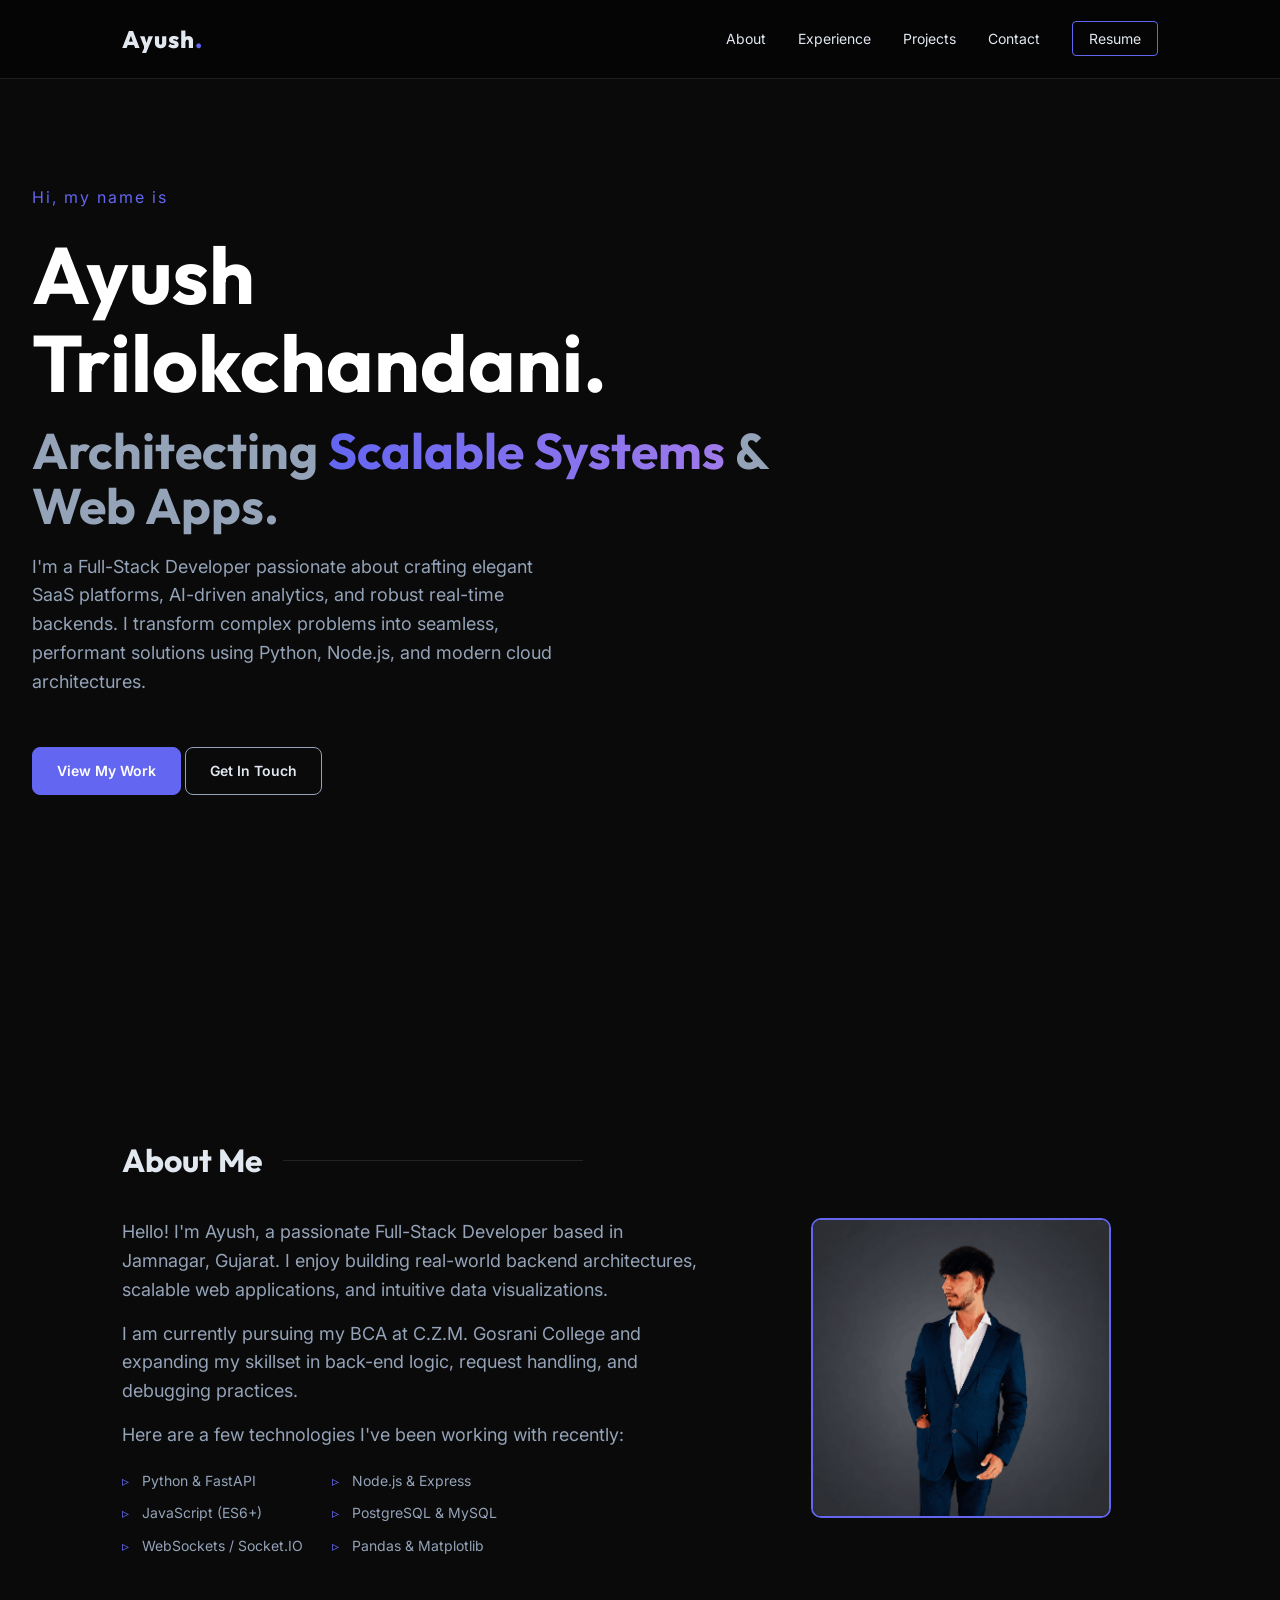
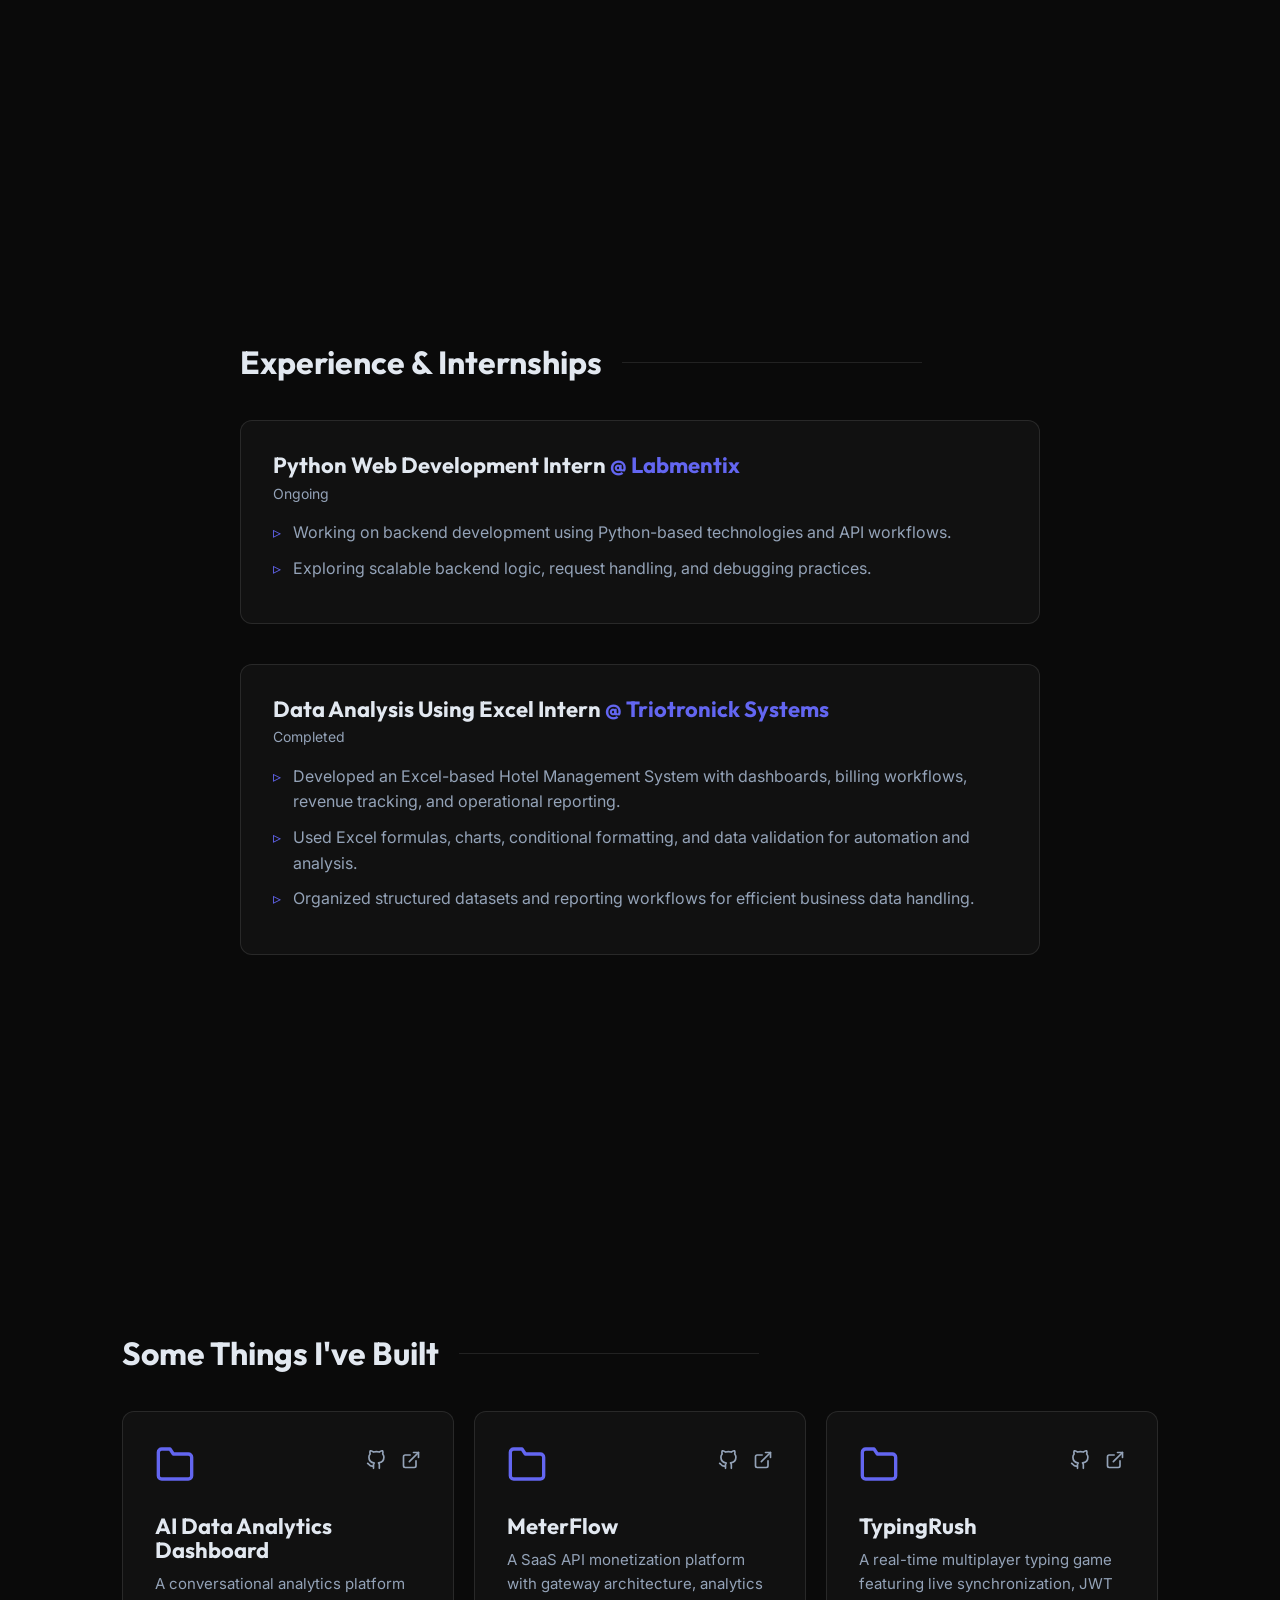
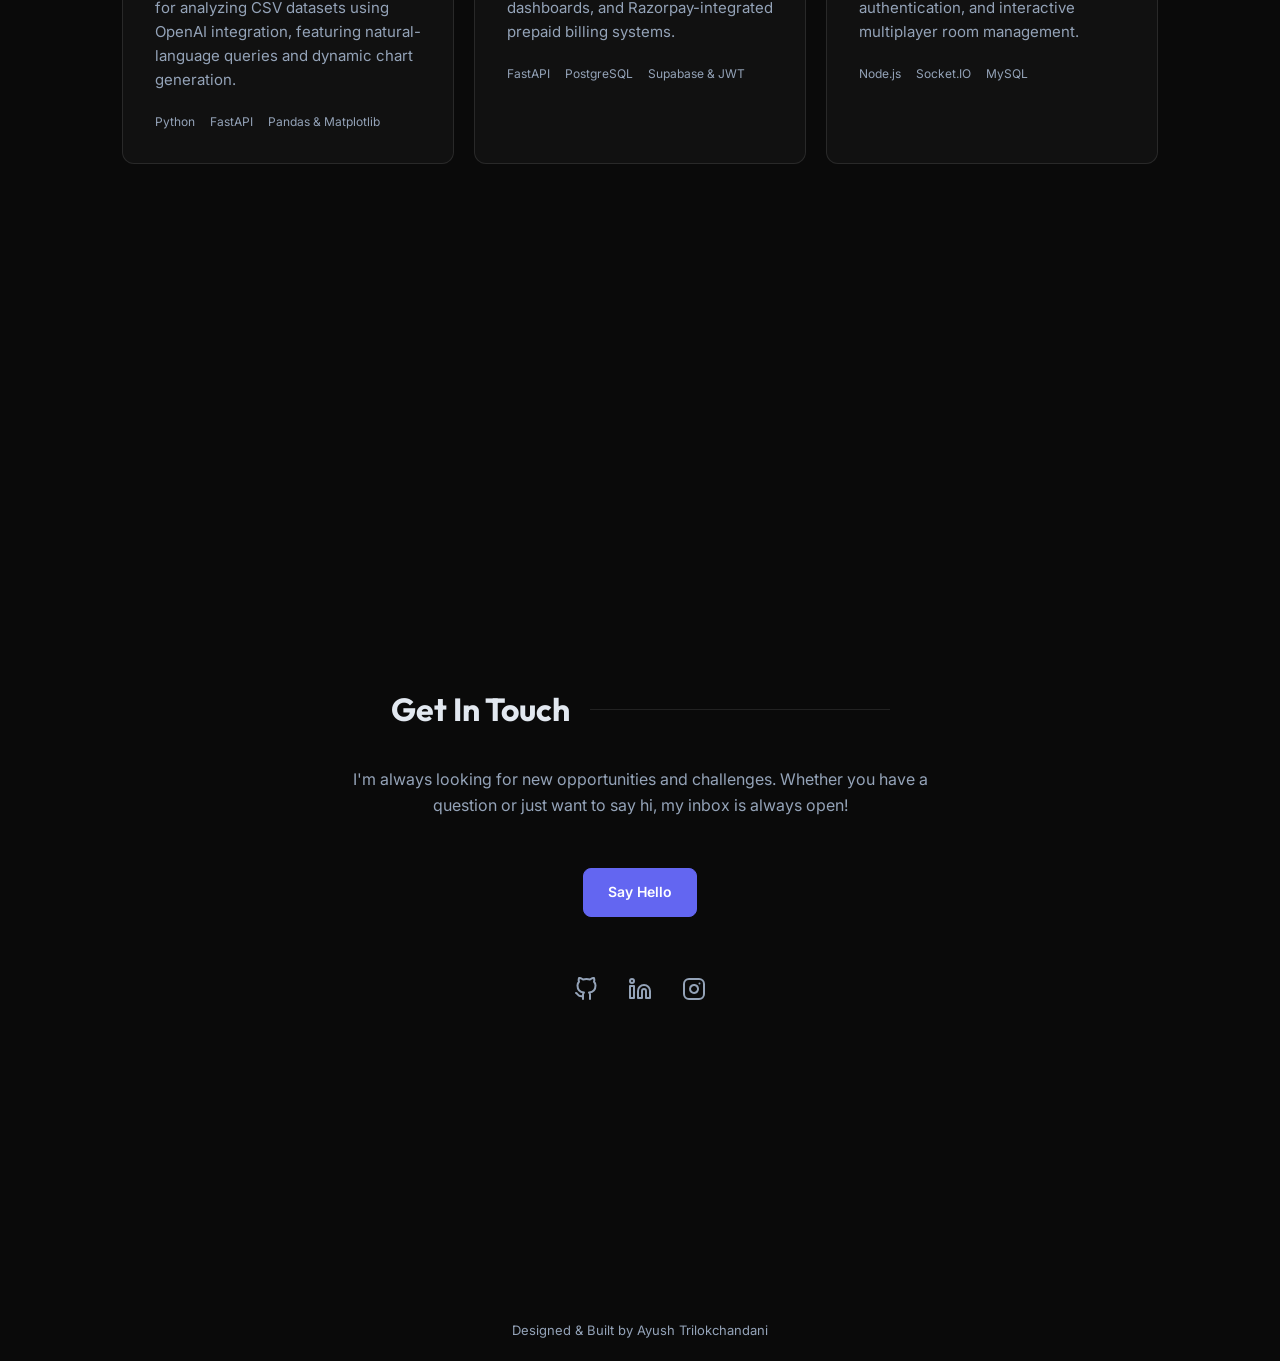
==== index.html @ 0c345e89 "Enhance UI with animations" ====
<!DOCTYPE html>
<html lang="en">

<head>
    <meta charset="UTF-8">
    <meta name="viewport" content="width=device-width, initial-scale=1.0">
    <title>Ayush Trilokchandani | Full-Stack Developer</title>
    <meta name="description"
        content="Portfolio of Ayush Trilokchandani, Full-Stack Developer building SaaS platforms, real-time applications, and data-driven systems.">
    <link rel="stylesheet" href="style.css">
    <!-- Google Fonts -->
    <link rel="preconnect" href="https://fonts.googleapis.com">
    <link rel="preconnect" href="https://fonts.gstatic.com" crossorigin>
    <link
        href="https://fonts.googleapis.com/css2?family=Inter:wght@300;400;600;800&family=Outfit:wght@400;700&display=swap"
        rel="stylesheet">
</head>

<body>
    <!-- Navigation -->
    <nav id="navbar">
        <div class="container nav-container">
            <a href="#" class="logo">Ayush<span>.</span></a>
            <ul class="nav-links">
                <li><a href="#about">About</a></li>
                <li><a href="#experience">Experience</a></li>
                <li><a href="#projects">Projects</a></li>
                <li><a href="#contact">Contact</a></li>
                <li><a href="resume.html" class="btn-resume" target="_blank">Resume</a></li>
            </ul>
            <div class="hamburger">
                <div class="line"></div>
                <div class="line"></div>
                <div class="line"></div>
            </div>
        </div>
    </nav>

    <!-- Hero Section -->
    <header id="hero">
        <div class="container hero-content">
            <p class="greeting fade-in-up">Hi, my name is</p>
            <h1 class="fade-in-up" style="animation-delay: 0.1s">Ayush Trilokchandani.</h1>
            <h2 class="fade-in-up" style="animation-delay: 0.2s">Architecting <span class="highlight">Scalable Systems</span> & Web Apps.</h2>
            <p class="hero-description fade-in-up" style="animation-delay: 0.3s">
                I'm a Full-Stack Developer passionate about crafting elegant SaaS platforms, AI-driven analytics, and robust real-time backends. I transform complex problems into seamless, performant solutions using Python, Node.js, and modern cloud architectures.
            </p>
            <div class="hero-cta fade-in-up" style="animation-delay: 0.4s">
                <a href="#projects" class="btn btn-primary">View My Work</a>
                <a href="mailto:ayushtrilokchandani2005@gmail.com" class="btn btn-outline">Get In Touch</a>
            </div>
        </div>
    </header>

    <!-- About & Skills Section -->
    <section id="about" class="section">
        <div class="container">
            <h2 class="section-title reveal">About Me</h2>
            <div class="about-grid reveal">
                <div class="about-text">
                    <p>Hello! I'm Ayush, a passionate Full-Stack Developer based in Jamnagar, Gujarat. I enjoy building
                        real-world backend architectures, scalable web applications, and intuitive data visualizations.
                    </p>
                    <p>I am currently pursuing my BCA at C.Z.M. Gosrani College and expanding my skillset in back-end
                        logic, request handling, and debugging practices.</p>
                    <p>Here are a few technologies I've been working with recently:</p>
                    <ul class="skills-list">
                        <li>Python & FastAPI</li>
                        <li>Node.js & Express</li>
                        <li>JavaScript (ES6+)</li>
                        <li>PostgreSQL & MySQL</li>
                        <li>WebSockets / Socket.IO</li>
                        <li>Pandas & Matplotlib</li>
                    </ul>
                </div>
                <div class="about-visual">
                    <div class="image-wrapper">
                        <img src="myself.png" alt="Ayush Trilokchandani" class="profile-img">
                    </div>
                </div>
            </div>
        </div>
    </section>

    <!-- Experience Section -->
    <section id="experience" class="section">
        <div class="container">
            <h2 class="section-title reveal">Experience & Internships</h2>

            <div class="experience-container">
                <div class="experience-item reveal">
                    <h3 class="experience-role">Python Web Development Intern <span class="experience-company">@
                            Labmentix</span></h3>
                    <p class="experience-date">Ongoing</p>
                    <ul class="experience-list">
                        <li>Working on backend development using Python-based technologies and API workflows.</li>
                        <li>Exploring scalable backend logic, request handling, and debugging practices.</li>
                    </ul>
                </div>

                <div class="experience-item reveal">
                    <h3 class="experience-role">Data Analysis Using Excel Intern <span class="experience-company">@
                            Triotronick Systems</span></h3>
                    <p class="experience-date">Completed</p>
                    <ul class="experience-list">
                        <li>Developed an Excel-based Hotel Management System with dashboards, billing workflows, revenue
                            tracking, and operational reporting.</li>
                        <li>Used Excel formulas, charts, conditional formatting, and data validation for automation and
                            analysis.</li>
                        <li>Organized structured datasets and reporting workflows for efficient business data handling.
                        </li>
                    </ul>
                </div>
            </div>
        </div>
    </section>

    <!-- Projects Section -->
    <section id="projects" class="section">
        <div class="container">
            <h2 class="section-title reveal">Some Things I've Built</h2>

            <div class="projects-grid">
                <!-- Project 1: AI Data Analytics Dashboard -->
                <div class="project-card reveal">
                    <div class="project-content">
                        <div class="project-header">
                            <svg xmlns="http://www.w3.org/2000/svg" width="40" height="40" viewBox="0 0 24 24"
                                fill="none" stroke="currentColor" stroke-width="2" stroke-linecap="round"
                                stroke-linejoin="round" class="folder-icon">
                                <path d="M22 19a2 2 0 0 1-2 2H4a2 2 0 0 1-2-2V5a2 2 0 0 1 2-2h5l2 3h9a2 2 0 0 1 2 2z">
                                </path>
                            </svg>
                            <div class="project-links">
                                <a href="https://github.com/Ayusht20/AI-Data-Analysis-Project" target="_blank"
                                    class="github-link" aria-label="GitHub Link">
                                    <svg xmlns="http://www.w3.org/2000/svg" width="20" height="20" viewBox="0 0 24 24"
                                        fill="none" stroke="currentColor" stroke-width="2" stroke-linecap="round"
                                        stroke-linejoin="round">
                                        <path
                                            d="M9 19c-5 1.5-5-2.5-7-3m14 6v-3.87a3.37 3.37 0 0 0-.94-2.61c3.14-.35 6.44-1.54 6.44-7A5.44 5.44 0 0 0 20 4.77 5.07 5.07 0 0 0 19.91 1S18.73.65 16 2.48a13.38 13.38 0 0 0-7 0C6.27.65 5.09 1 5.09 1A5.07 5.07 0 0 0 5 4.77a5.44 5.44 0 0 0-1.5 3.78c0 5.42 3.3 6.61 6.44 7A3.37 3.37 0 0 0 9 18.13V22">
                                        </path>
                                    </svg>
                                </a>
                                <a href="https://ai-data-analysis-project.vercel.app" target="_blank"
                                    class="external-link" aria-label="External Link">
                                    <svg xmlns="http://www.w3.org/2000/svg" width="20" height="20" viewBox="0 0 24 24"
                                        fill="none" stroke="currentColor" stroke-width="2" stroke-linecap="round"
                                        stroke-linejoin="round">
                                        <path d="M18 13v6a2 2 0 0 1-2 2H5a2 2 0 0 1-2-2V8a2 2 0 0 1 2-2h6"></path>
                                        <polyline points="15 3 21 3 21 9"></polyline>
                                        <line x1="10" y1="14" x2="21" y2="3"></line>
                                    </svg>
                                </a>
                            </div>
                        </div>
                        <h3 class="project-title"><a href="https://ai-data-analysis-project.vercel.app"
                                target="_blank">AI Data Analytics Dashboard</a></h3>
                        <p class="project-desc">A conversational analytics platform for analyzing CSV datasets using
                            OpenAI integration, featuring natural-language queries and dynamic chart generation.</p>
                        <ul class="project-tech">
                            <li>Python</li>
                            <li>FastAPI</li>
                            <li>Pandas & Matplotlib</li>
                        </ul>
                    </div>
                </div>

                <!-- Project 2: MeterFlow -->
                <div class="project-card reveal" style="transition-delay: 0.1s">
                    <div class="project-content">
                        <div class="project-header">
                            <svg xmlns="http://www.w3.org/2000/svg" width="40" height="40" viewBox="0 0 24 24"
                                fill="none" stroke="currentColor" stroke-width="2" stroke-linecap="round"
                                stroke-linejoin="round" class="folder-icon">
                                <path d="M22 19a2 2 0 0 1-2 2H4a2 2 0 0 1-2-2V5a2 2 0 0 1 2-2h5l2 3h9a2 2 0 0 1 2 2z">
                                </path>
                            </svg>
                            <div class="project-links">
                                <a href="https://github.com/Ayusht20/MeterFlow" target="_blank" class="github-link"
                                    aria-label="GitHub Link">
                                    <svg xmlns="http://www.w3.org/2000/svg" width="20" height="20" viewBox="0 0 24 24"
                                        fill="none" stroke="currentColor" stroke-width="2" stroke-linecap="round"
                                        stroke-linejoin="round">
                                        <path
                                            d="M9 19c-5 1.5-5-2.5-7-3m14 6v-3.87a3.37 3.37 0 0 0-.94-2.61c3.14-.35 6.44-1.54 6.44-7A5.44 5.44 0 0 0 20 4.77 5.07 5.07 0 0 0 19.91 1S18.73.65 16 2.48a13.38 13.38 0 0 0-7 0C6.27.65 5.09 1 5.09 1A5.07 5.07 0 0 0 5 4.77a5.44 5.44 0 0 0-1.5 3.78c0 5.42 3.3 6.61 6.44 7A3.37 3.37 0 0 0 9 18.13V22">
                                        </path>
                                    </svg>
                                </a>
                                <a href="https://meterflow-lu1q.vercel.app" target="_blank" class="external-link"
                                    aria-label="External Link">
                                    <svg xmlns="http://www.w3.org/2000/svg" width="20" height="20" viewBox="0 0 24 24"
                                        fill="none" stroke="currentColor" stroke-width="2" stroke-linecap="round"
                                        stroke-linejoin="round">
                                        <path d="M18 13v6a2 2 0 0 1-2 2H5a2 2 0 0 1-2-2V8a2 2 0 0 1 2-2h6"></path>
                                        <polyline points="15 3 21 3 21 9"></polyline>
                                        <line x1="10" y1="14" x2="21" y2="3"></line>
                                    </svg>
                                </a>
                            </div>
                        </div>
                        <h3 class="project-title"><a href="https://meterflow-lu1q.vercel.app"
                                target="_blank">MeterFlow</a></h3>
                        <p class="project-desc">A SaaS API monetization platform with gateway architecture, analytics
                            dashboards, and Razorpay-integrated prepaid billing systems.</p>
                        <ul class="project-tech">
                            <li>FastAPI</li>
                            <li>PostgreSQL</li>
                            <li>Supabase & JWT</li>
                        </ul>
                    </div>
                </div>

                <!-- Project 3: TypingRush -->
                <div class="project-card reveal" style="transition-delay: 0.2s">
                    <div class="project-content">
                        <div class="project-header">
                            <svg xmlns="http://www.w3.org/2000/svg" width="40" height="40" viewBox="0 0 24 24"
                                fill="none" stroke="currentColor" stroke-width="2" stroke-linecap="round"
                                stroke-linejoin="round" class="folder-icon">
                                <path d="M22 19a2 2 0 0 1-2 2H4a2 2 0 0 1-2-2V5a2 2 0 0 1 2-2h5l2 3h9a2 2 0 0 1 2 2z">
                                </path>
                            </svg>
                            <div class="project-links">
                                <a href="https://github.com/Ayusht20/Typing-Rush" target="_blank" class="github-link"
                                    aria-label="GitHub Link">
                                    <svg xmlns="http://www.w3.org/2000/svg" width="20" height="20" viewBox="0 0 24 24"
                                        fill="none" stroke="currentColor" stroke-width="2" stroke-linecap="round"
                                        stroke-linejoin="round">
                                        <path
                                            d="M9 19c-5 1.5-5-2.5-7-3m14 6v-3.87a3.37 3.37 0 0 0-.94-2.61c3.14-.35 6.44-1.54 6.44-7A5.44 5.44 0 0 0 20 4.77 5.07 5.07 0 0 0 19.91 1S18.73.65 16 2.48a13.38 13.38 0 0 0-7 0C6.27.65 5.09 1 5.09 1A5.07 5.07 0 0 0 5 4.77a5.44 5.44 0 0 0-1.5 3.78c0 5.42 3.3 6.61 6.44 7A3.37 3.37 0 0 0 9 18.13V22">
                                        </path>
                                    </svg>
                                </a>
                                <a href="https://typing-rush-mu.vercel.app" target="_blank" class="external-link"
                                    aria-label="External Link">
                                    <svg xmlns="http://www.w3.org/2000/svg" width="20" height="20" viewBox="0 0 24 24"
                                        fill="none" stroke="currentColor" stroke-width="2" stroke-linecap="round"
                                        stroke-linejoin="round">
                                        <path d="M18 13v6a2 2 0 0 1-2 2H5a2 2 0 0 1-2-2V8a2 2 0 0 1 2-2h6"></path>
                                        <polyline points="15 3 21 3 21 9"></polyline>
                                        <line x1="10" y1="14" x2="21" y2="3"></line>
                                    </svg>
                                </a>
                            </div>
                        </div>
                        <h3 class="project-title"><a href="https://typing-rush-mu.vercel.app"
                                target="_blank">TypingRush</a></h3>
                        <p class="project-desc">A real-time multiplayer typing game featuring live synchronization, JWT
                            authentication, and interactive multiplayer room management.</p>
                        <ul class="project-tech">
                            <li>Node.js</li>
                            <li>Socket.IO</li>
                            <li>MySQL</li>
                        </ul>
                    </div>
                </div>

            </div>
        </div>
    </section>

    <!-- Contact Section -->
    <section id="contact" class="section">
        <div class="container text-center reveal">
            <h2 class="section-title" style="justify-content: center;">Get In Touch</h2>
            <p class="contact-desc">
                I'm always looking for new opportunities and challenges. Whether you have a question or just want to say
                hi, my inbox is always open!
            </p>
            <a href="mailto:ayushtrilokchandani2005@gmail.com" class="btn btn-primary">Say Hello</a>

            <div class="social-links">
                <a href="https://github.com/Ayusht20" target="_blank" aria-label="GitHub">
                    <svg xmlns="http://www.w3.org/2000/svg" width="24" height="24" viewBox="0 0 24 24" fill="none"
                        stroke="currentColor" stroke-width="2" stroke-linecap="round" stroke-linejoin="round">
                        <path
                            d="M9 19c-5 1.5-5-2.5-7-3m14 6v-3.87a3.37 3.37 0 0 0-.94-2.61c3.14-.35 6.44-1.54 6.44-7A5.44 5.44 0 0 0 20 4.77 5.07 5.07 0 0 0 19.91 1S18.73.65 16 2.48a13.38 13.38 0 0 0-7 0C6.27.65 5.09 1 5.09 1A5.07 5.07 0 0 0 5 4.77a5.44 5.44 0 0 0-1.5 3.78c0 5.42 3.3 6.61 6.44 7A3.37 3.37 0 0 0 9 18.13V22">
                        </path>
                    </svg>
                </a>
                <a href="https://linkedin.com/in/ayushtrilokchandani" target="_blank" aria-label="LinkedIn">
                    <svg xmlns="http://www.w3.org/2000/svg" width="24" height="24" viewBox="0 0 24 24" fill="none"
                        stroke="currentColor" stroke-width="2" stroke-linecap="round" stroke-linejoin="round">
                        <path d="M16 8a6 6 0 0 1 6 6v7h-4v-7a2 2 0 0 0-2-2 2 2 0 0 0-2 2v7h-4v-7a6 6 0 0 1 6-6z"></path>
                        <rect x="2" y="9" width="4" height="12"></rect>
                        <circle cx="4" cy="4" r="2"></circle>
                    </svg>
                </a>
                <a href="https://www.instagram.com/ayuu_.20" target="_blank" aria-label="Instagram">
                    <svg xmlns="http://www.w3.org/2000/svg" width="24" height="24" viewBox="0 0 24 24" fill="none"
                        stroke="currentColor" stroke-width="2" stroke-linecap="round" stroke-linejoin="round">
                        <rect x="2" y="2" width="20" height="20" rx="5" ry="5"></rect>
                        <path d="M16 11.37A4 4 0 1 1 12.63 8 4 4 0 0 1 16 11.37z"></path>
                        <line x1="17.5" y1="6.5" x2="17.51" y2="6.5"></line>
                    </svg>
                </a>
            </div>
        </div>
    </section>

    <footer>
        <div class="container text-center">
            <p>Designed & Built by Ayush Trilokchandani</p>
        </div>
    </footer>

    <script src="script.js"></script>
</body>

</html>
---- style.css ----
:root {
    /* Colors */
    --bg-dark: #0a0a0a;
    --bg-darker: #050505;
    --text-primary: #e2e8f0;
    --text-secondary: #94a3b8;
    --accent: #6366f1; /* Indigo */
    --accent-glow: rgba(99, 102, 241, 0.5);
    
    /* Surface/Glass */
    --surface: rgba(255, 255, 255, 0.03);
    --border: rgba(255, 255, 255, 0.1);
    
    /* Typography */
    --font-sans: 'Inter', sans-serif;
    --font-heading: 'Outfit', sans-serif;
    
    /* Transitions */
    --transition: all 0.3s ease;
}

* {
    margin: 0;
    padding: 0;
    box-sizing: border-box;
}

html {
    scroll-behavior: smooth;
}

body {
    background-color: var(--bg-dark);
    color: var(--text-primary);
    font-family: var(--font-sans);
    line-height: 1.6;
    overflow-x: hidden;
}

/* Layout */
.container {
    max-width: 1100px;
    margin: 0 auto;
    padding: 0 2rem;
}

.section {
    padding: 100px 0;
    min-height: 100vh;
    display: flex;
    flex-direction: column;
    justify-content: center;
}

.text-center {
    text-align: center;
}

/* Typography */
h1, h2, h3, h4 {
    font-family: var(--font-heading);
    font-weight: 700;
    color: var(--text-primary);
    line-height: 1.1;
}

h1 {
    font-size: clamp(40px, 8vw, 80px);
    margin-bottom: 1rem;
    color: #fff;
}

h2 {
    font-size: clamp(30px, 5vw, 50px);
    color: var(--text-secondary);
}

.section-title {
    font-size: clamp(26px, 5vw, 32px);
    margin-bottom: 40px;
    display: flex;
    align-items: center;
    color: var(--text-primary);
}

.section-title::after {
    content: "";
    display: block;
    height: 1px;
    width: 300px;
    background-color: var(--border);
    margin-left: 20px;
}

/* Buttons */
.btn {
    display: inline-block;
    padding: 0.75rem 1.5rem;
    border-radius: 8px;
    text-decoration: none;
    font-family: var(--font-sans);
    font-weight: 600;
    transition: var(--transition);
    cursor: pointer;
    font-size: 14px;
}

.btn-primary {
    background-color: var(--accent);
    color: #fff;
    border: 1px solid var(--accent);
}

.btn-primary:hover {
    background-color: transparent;
    color: var(--accent);
}

.btn-resume {
    color: var(--accent);
    border: 1px solid var(--accent);
    padding: 0.5rem 1rem;
    border-radius: 4px;
    text-decoration: none;
    transition: var(--transition);
}

.btn-resume:hover {
    background-color: rgba(99, 102, 241, 0.1);
}

.btn-outline {
    color: var(--text-primary);
    border: 1px solid var(--text-secondary);
    background: transparent;
}

.btn-outline:hover {
    border-color: var(--accent);
    color: var(--accent);
    background-color: rgba(99, 102, 241, 0.05);
}

.highlight {
    background: linear-gradient(90deg, var(--accent), #9f7aea);
    -webkit-background-clip: text;
    -webkit-text-fill-color: transparent;
    background-clip: text;
}

/* Navigation */
nav {
    position: fixed;
    top: 0;
    width: 100%;
    padding: 20px 0;
    z-index: 100;
    background: var(--bg-darker);
    border-bottom: 1px solid var(--border);
}

.nav-container {
    display: flex;
    justify-content: space-between;
    align-items: center;
}

.logo {
    font-family: var(--font-heading);
    font-size: 24px;
    font-weight: 800;
    color: var(--text-primary);
    text-decoration: none;
    letter-spacing: 1px;
}

.logo span {
    color: var(--accent);
}

.nav-links {
    display: flex;
    list-style: none;
    align-items: center;
    gap: 2rem;
}

.nav-links a {
    color: var(--text-primary);
    text-decoration: none;
    font-size: 14px;
    transition: var(--transition);
}

.nav-links a:not(.btn-resume):hover {
    color: var(--accent);
}

.hamburger {
    display: none;
    cursor: pointer;
}

.hamburger .line {
    width: 25px;
    height: 2px;
    background-color: var(--text-primary);
    margin: 5px 0;
}

/* Hero Section */
#hero {
    min-height: 100vh;
    display: flex;
    flex-direction: column;
    justify-content: center;
    padding-top: 80px; /* Offset for nav */
}

.hero-content {
    max-width: 800px;
    margin: 0; 
}

.greeting {
    color: var(--accent);
    font-family: var(--font-sans);
    margin-bottom: 20px;
    font-weight: 400;
    letter-spacing: 2px;
}

.hero-description {
    color: var(--text-secondary);
    max-width: 540px;
    margin-top: 20px;
    font-size: 18px;
}

.hero-cta {
    margin-top: 50px;
}

/* About Section */
.about-grid {
    display: grid;
    grid-template-columns: 3fr 2fr;
    gap: 50px;
}

.about-text {
    color: var(--text-secondary);
    font-size: 18px;
}

.about-text p {
    margin-bottom: 15px;
}

.skills-list {
    display: grid;
    grid-template-columns: repeat(2, minmax(140px, 200px));
    gap: 10px;
    list-style: none;
    margin-top: 20px;
}

.skills-list li {
    position: relative;
    padding-left: 20px;
    font-family: var(--font-sans);
    font-size: 14px;
}

.skills-list li::before {
    content: "▹";
    position: absolute;
    left: 0;
    color: var(--accent);
}

.about-visual {
    display: flex;
    justify-content: center;
    align-items: flex-start;
}

.image-wrapper {
    position: relative;
    width: 100%;
    max-width: 300px;
    border-radius: 10px;
}

.profile-img {
    width: 100%;
    height: auto;
    border-radius: 10px;
    border: 2px solid var(--accent);
    object-fit: cover;
    aspect-ratio: 1;
    animation: float 6s ease-in-out infinite;
}

/* Experience Section */
.experience-container {
    display: flex;
    flex-direction: column;
    gap: 40px;
    max-width: 800px;
}

.experience-item {
    background: var(--surface);
    border: 1px solid var(--border);
    border-radius: 12px;
    padding: 2rem;
}

.experience-role {
    font-size: 22px;
    color: var(--text-primary);
    margin-bottom: 5px;
}

.experience-company {
    color: var(--accent);
}

.experience-date {
    font-family: var(--font-sans);
    font-size: 14px;
    color: var(--text-secondary);
    margin-bottom: 15px;
}

.experience-list {
    list-style: none;
    color: var(--text-secondary);
    font-size: 16px;
}

.experience-list li {
    position: relative;
    padding-left: 20px;
    margin-bottom: 10px;
}

.experience-list li::before {
    content: "▹";
    position: absolute;
    left: 0;
    color: var(--accent);
}

/* Projects Section */
.projects-grid {
    display: grid;
    grid-template-columns: repeat(auto-fill, minmax(300px, 1fr));
    gap: 20px;
}

.project-card {
    background: var(--surface);
    border: 1px solid var(--border);
    border-radius: 12px;
    padding: 2rem;
    display: flex;
    flex-direction: column;
    height: 100%;
    transition: transform 0.3s ease, box-shadow 0.3s ease;
}

.project-card:hover {
    transform: translateY(-10px);
    box-shadow: 0 10px 30px rgba(99, 102, 241, 0.1);
}

.project-header {
    display: flex;
    justify-content: space-between;
    align-items: center;
    margin-bottom: 30px;
}

.folder-icon {
    color: var(--accent);
}

.project-links {
    display: flex;
    gap: 15px;
    align-items: center;
}

.github-link, .external-link {
    color: var(--text-secondary);
    transition: var(--transition);
}

.github-link:hover, .external-link:hover {
    color: var(--accent);
}

.project-title {
    font-size: 22px;
    margin-bottom: 10px;
}

.project-title a {
    color: var(--text-primary);
    text-decoration: none;
    transition: var(--transition);
}

.project-title a:hover {
    color: var(--accent);
}

.project-desc {
    color: var(--text-secondary);
    font-size: 15px;
    margin-bottom: 20px;
    flex-grow: 1;
}

.project-tech {
    display: flex;
    flex-wrap: wrap;
    gap: 15px;
    list-style: none;
    font-family: var(--font-sans);
    font-size: 12px;
    color: var(--text-secondary);
}

/* Contact Section */
.contact-desc {
    color: var(--text-secondary);
    max-width: 600px;
    margin: 0 auto 50px auto;
}

.social-links {
    display: flex;
    justify-content: center;
    gap: 30px;
    margin-top: 60px;
}

.social-links a {
    color: var(--text-secondary);
    transition: var(--transition);
}

.social-links a:hover {
    color: var(--accent);
}

/* Footer */
footer {
    padding: 20px 0;
    font-family: var(--font-sans);
    font-size: 13px;
    color: var(--text-secondary);
}

/* Animations & Reveals */
.fade-in-up {
    opacity: 0;
    transform: translateY(30px);
    animation: fadeInUp 0.8s ease forwards;
}

.reveal {
    opacity: 0;
    transform: translateY(40px);
    transition: all 0.8s ease-out;
}

.reveal.active {
    opacity: 1;
    transform: translateY(0);
}

@keyframes fadeInUp {
    to {
        opacity: 1;
        transform: translateY(0);
    }
}

@keyframes float {
    0% { transform: translateY(0px); }
    50% { transform: translateY(-15px); }
    100% { transform: translateY(0px); }
}

/* Responsive */
@media (max-width: 768px) {
    .nav-links {
        position: fixed;
        right: -100%;
        top: 0;
        height: 100vh;
        width: 70%;
        max-width: 300px;
        background: var(--bg-darker);
        flex-direction: column;
        justify-content: center;
        align-items: center;
        transition: var(--transition);
        box-shadow: -10px 0 30px -15px rgba(0,0,0,0.5);
    }

    .nav-links.active {
        right: 0;
    }

    .hamburger {
        display: block;
        z-index: 101;
    }
    
    .about-grid {
        grid-template-columns: 1fr;
    }
    
    .about-visual {
        margin-top: 40px;
    }
    
    .section-title::after {
        width: 100%;
    }
}
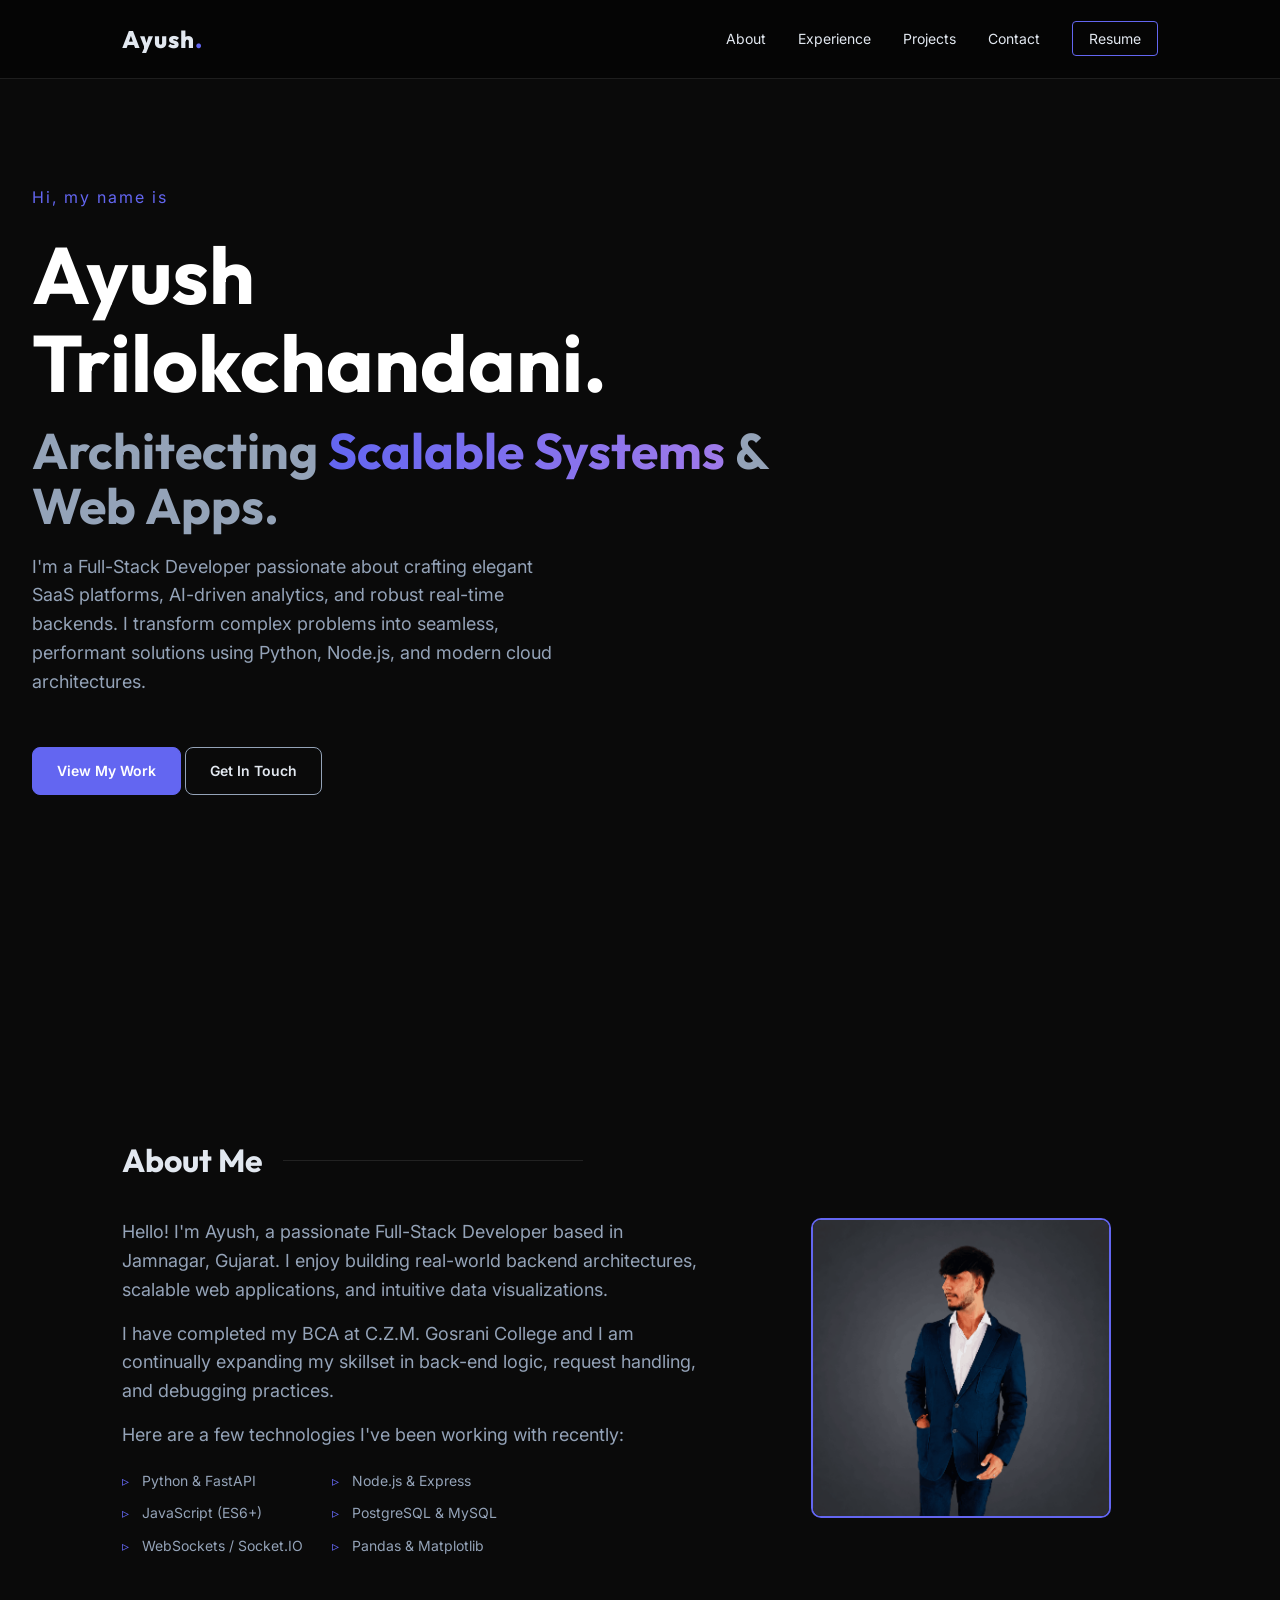
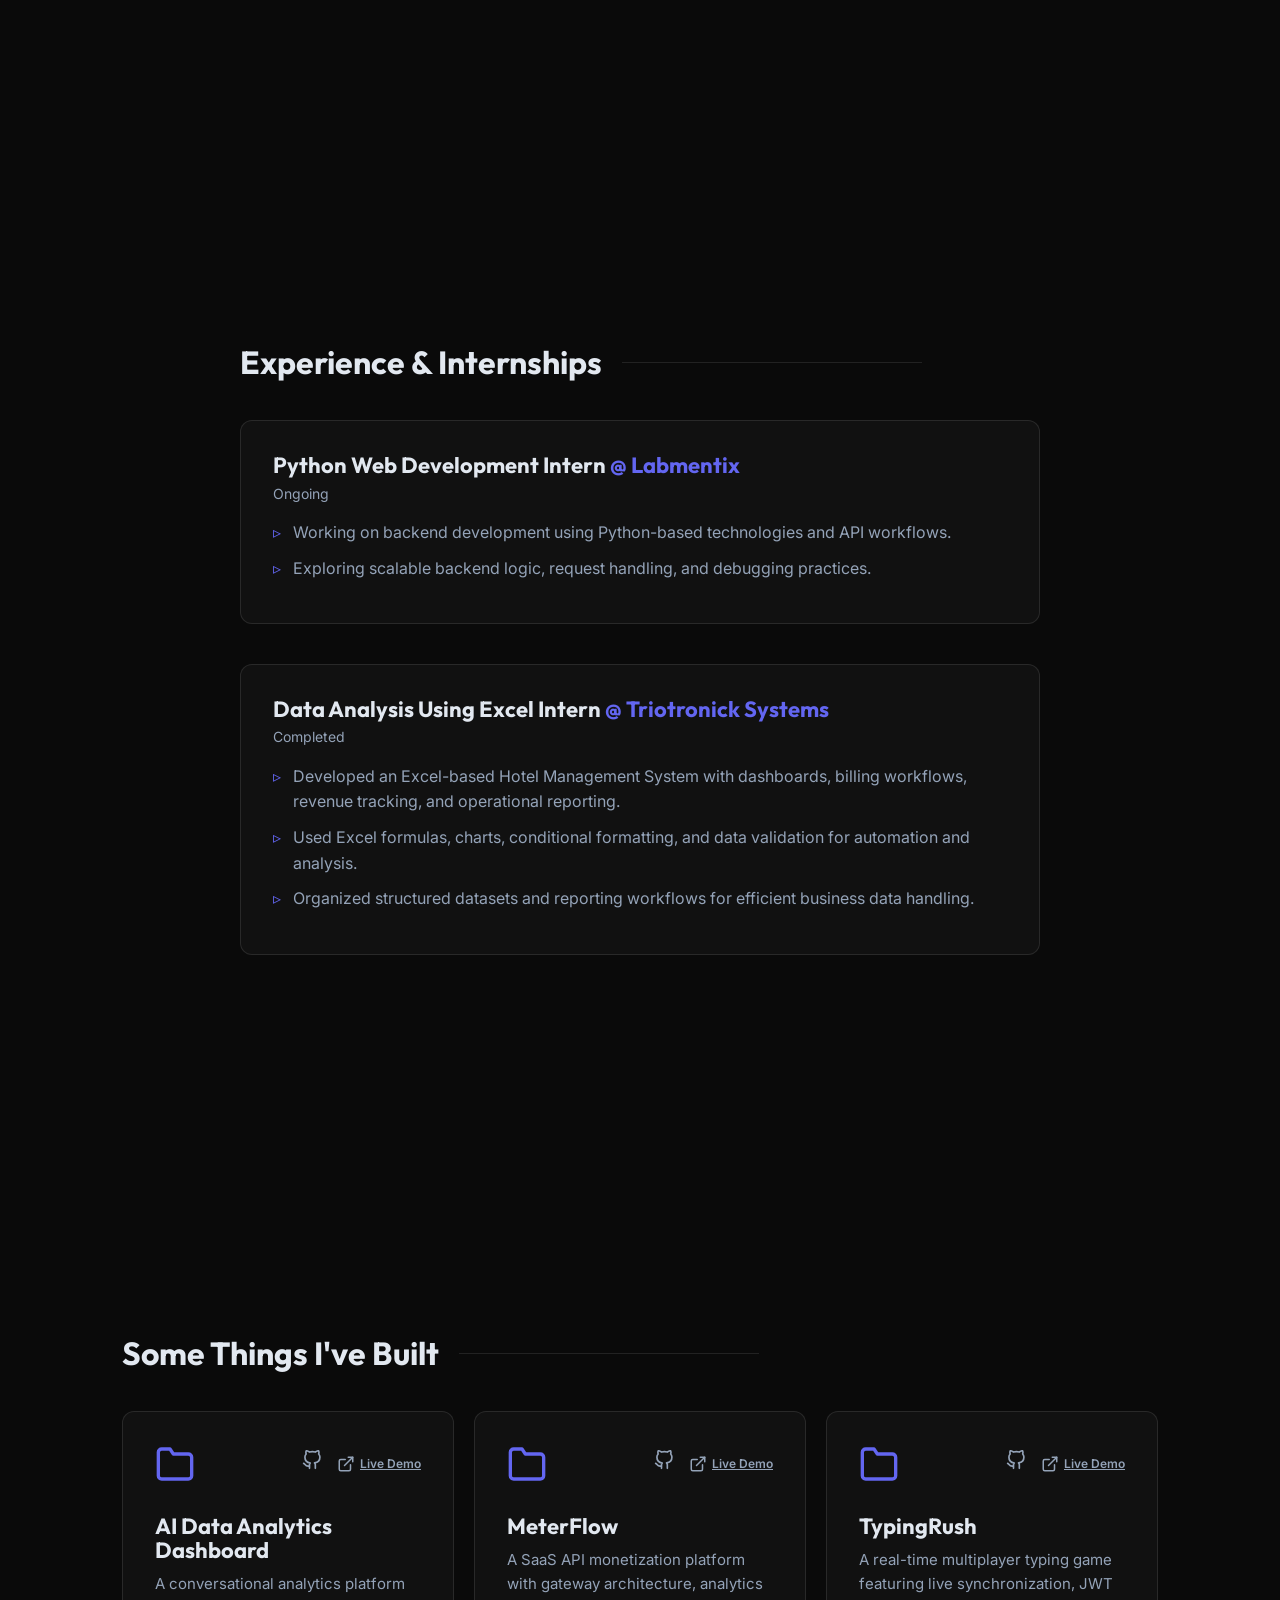
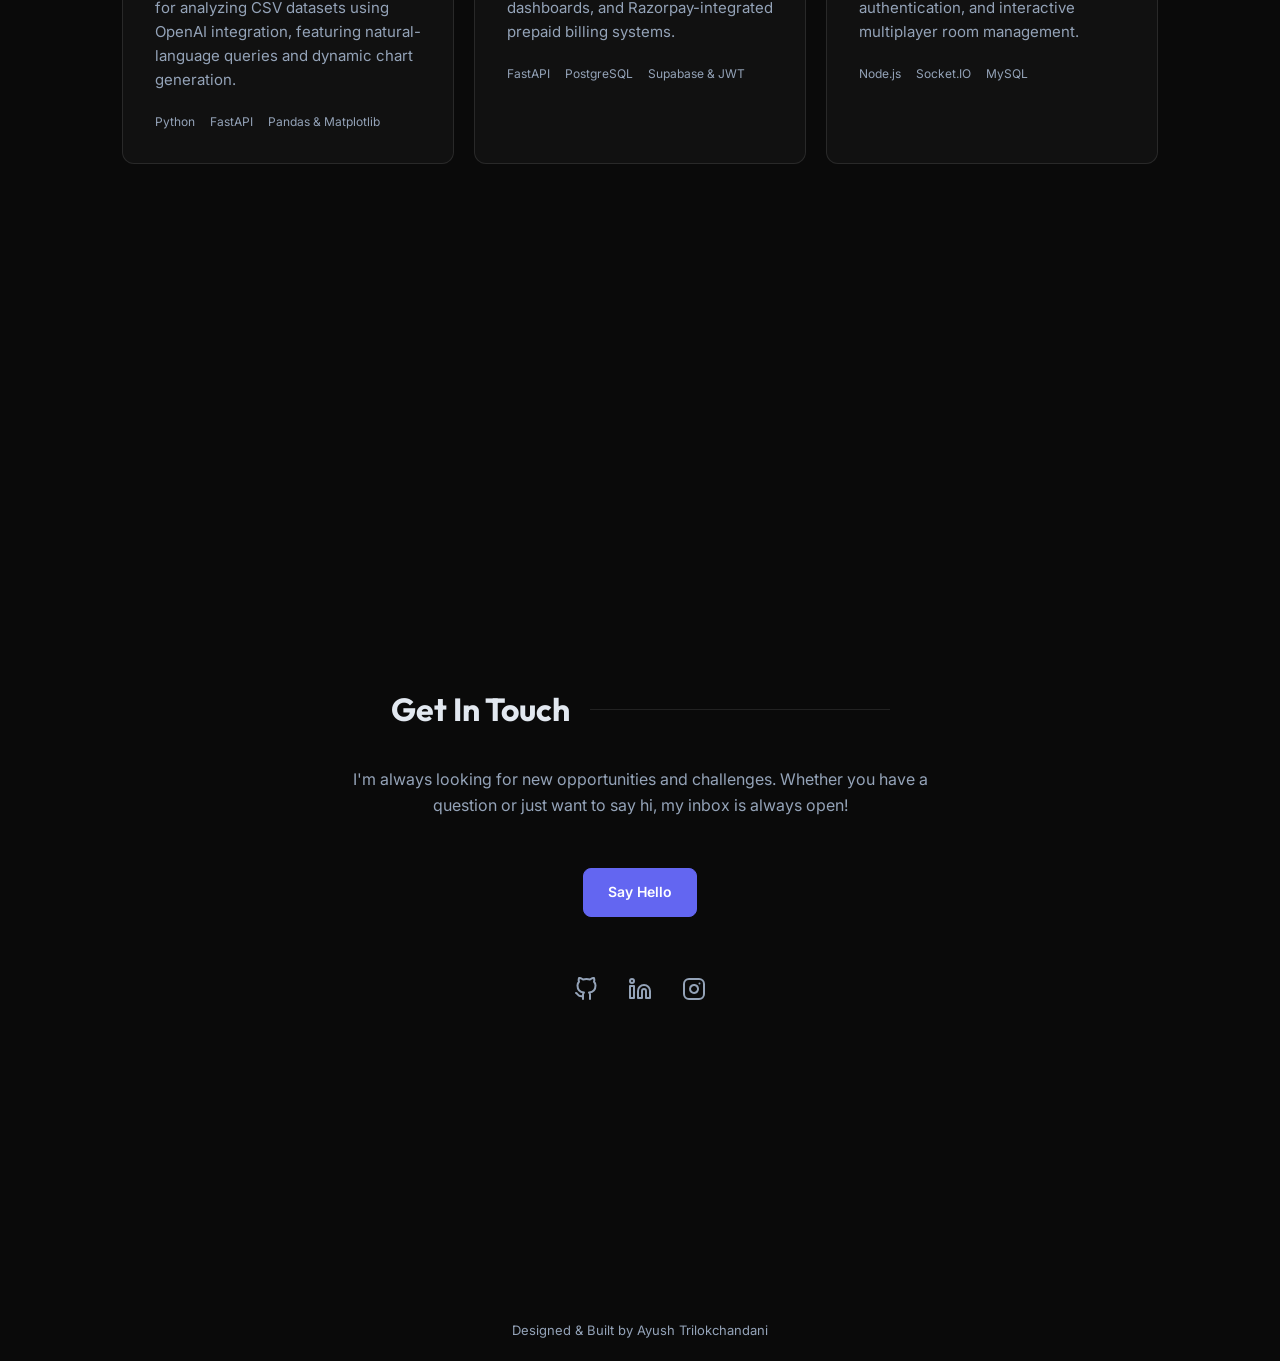
==== commit bef10b21: "Update BCA status, highlight Vercel links, and add more hover animations" ====
--- a/index.html
+++ b/index.html
@@ -61,7 +61,7 @@
                     <p>Hello! I'm Ayush, a passionate Full-Stack Developer based in Jamnagar, Gujarat. I enjoy building
                         real-world backend architectures, scalable web applications, and intuitive data visualizations.
                     </p>
-                    <p>I am currently pursuing my BCA at C.Z.M. Gosrani College and expanding my skillset in back-end
+                    <p>I have completed my BCA at C.Z.M. Gosrani College and I am continually expanding my skillset in back-end
                         logic, request handling, and debugging practices.</p>
                     <p>Here are a few technologies I've been working with recently:</p>
                     <ul class="skills-list">
@@ -144,13 +144,14 @@
                                 </a>
                                 <a href="https://ai-data-analysis-project.vercel.app" target="_blank"
                                     class="external-link" aria-label="External Link">
-                                    <svg xmlns="http://www.w3.org/2000/svg" width="20" height="20" viewBox="0 0 24 24"
+                                    <svg xmlns="http://www.w3.org/2000/svg" width="18" height="18" viewBox="0 0 24 24"
                                         fill="none" stroke="currentColor" stroke-width="2" stroke-linecap="round"
                                         stroke-linejoin="round">
                                         <path d="M18 13v6a2 2 0 0 1-2 2H5a2 2 0 0 1-2-2V8a2 2 0 0 1 2-2h6"></path>
                                         <polyline points="15 3 21 3 21 9"></polyline>
                                         <line x1="10" y1="14" x2="21" y2="3"></line>
                                     </svg>
+                                    <span class="link-text">Live Demo</span>
                                 </a>
                             </div>
                         </div>
@@ -189,13 +190,14 @@
                                 </a>
                                 <a href="https://meterflow-lu1q.vercel.app" target="_blank" class="external-link"
                                     aria-label="External Link">
-                                    <svg xmlns="http://www.w3.org/2000/svg" width="20" height="20" viewBox="0 0 24 24"
+                                    <svg xmlns="http://www.w3.org/2000/svg" width="18" height="18" viewBox="0 0 24 24"
                                         fill="none" stroke="currentColor" stroke-width="2" stroke-linecap="round"
                                         stroke-linejoin="round">
                                         <path d="M18 13v6a2 2 0 0 1-2 2H5a2 2 0 0 1-2-2V8a2 2 0 0 1 2-2h6"></path>
                                         <polyline points="15 3 21 3 21 9"></polyline>
                                         <line x1="10" y1="14" x2="21" y2="3"></line>
                                     </svg>
+                                    <span class="link-text">Live Demo</span>
                                 </a>
                             </div>
                         </div>
@@ -234,13 +236,14 @@
                                 </a>
                                 <a href="https://typing-rush-mu.vercel.app" target="_blank" class="external-link"
                                     aria-label="External Link">
-                                    <svg xmlns="http://www.w3.org/2000/svg" width="20" height="20" viewBox="0 0 24 24"
+                                    <svg xmlns="http://www.w3.org/2000/svg" width="18" height="18" viewBox="0 0 24 24"
                                         fill="none" stroke="currentColor" stroke-width="2" stroke-linecap="round"
                                         stroke-linejoin="round">
                                         <path d="M18 13v6a2 2 0 0 1-2 2H5a2 2 0 0 1-2-2V8a2 2 0 0 1 2-2h6"></path>
                                         <polyline points="15 3 21 3 21 9"></polyline>
                                         <line x1="10" y1="14" x2="21" y2="3"></line>
                                     </svg>
+                                    <span class="link-text">Live Demo</span>
                                 </a>
                             </div>
                         </div>
--- a/style.css
+++ b/style.css
@@ -114,6 +114,8 @@
 .btn-primary:hover {
     background-color: transparent;
     color: var(--accent);
+    box-shadow: 0 0 15px var(--accent-glow);
+    transform: translateY(-2px);
 }
 
 .btn-resume {
@@ -176,6 +178,11 @@
 
 .logo span {
     color: var(--accent);
+    transition: var(--transition);
+}
+
+.logo:hover span {
+    text-shadow: 0 0 10px var(--accent-glow);
 }
 
 .nav-links {
@@ -270,6 +277,12 @@
     padding-left: 20px;
     font-family: var(--font-sans);
     font-size: 14px;
+    transition: var(--transition);
+}
+
+.skills-list li:hover {
+    color: var(--accent);
+    transform: translateX(5px);
 }
 
 .skills-list li::before {
@@ -393,6 +406,18 @@
     align-items: center;
 }
 
+.external-link {
+    display: flex;
+    align-items: center;
+    gap: 5px;
+}
+
+.link-text {
+    font-size: 12px;
+    font-family: var(--font-sans);
+    font-weight: 600;
+}
+
 .github-link, .external-link {
     color: var(--text-secondary);
     transition: var(--transition);
@@ -450,11 +475,12 @@
 
 .social-links a {
     color: var(--text-secondary);
-    transition: var(--transition);
+    transition: all 0.3s cubic-bezier(0.175, 0.885, 0.32, 1.275);
 }
 
 .social-links a:hover {
     color: var(--accent);
+    transform: translateY(-5px) scale(1.1);
 }
 
 /* Footer */
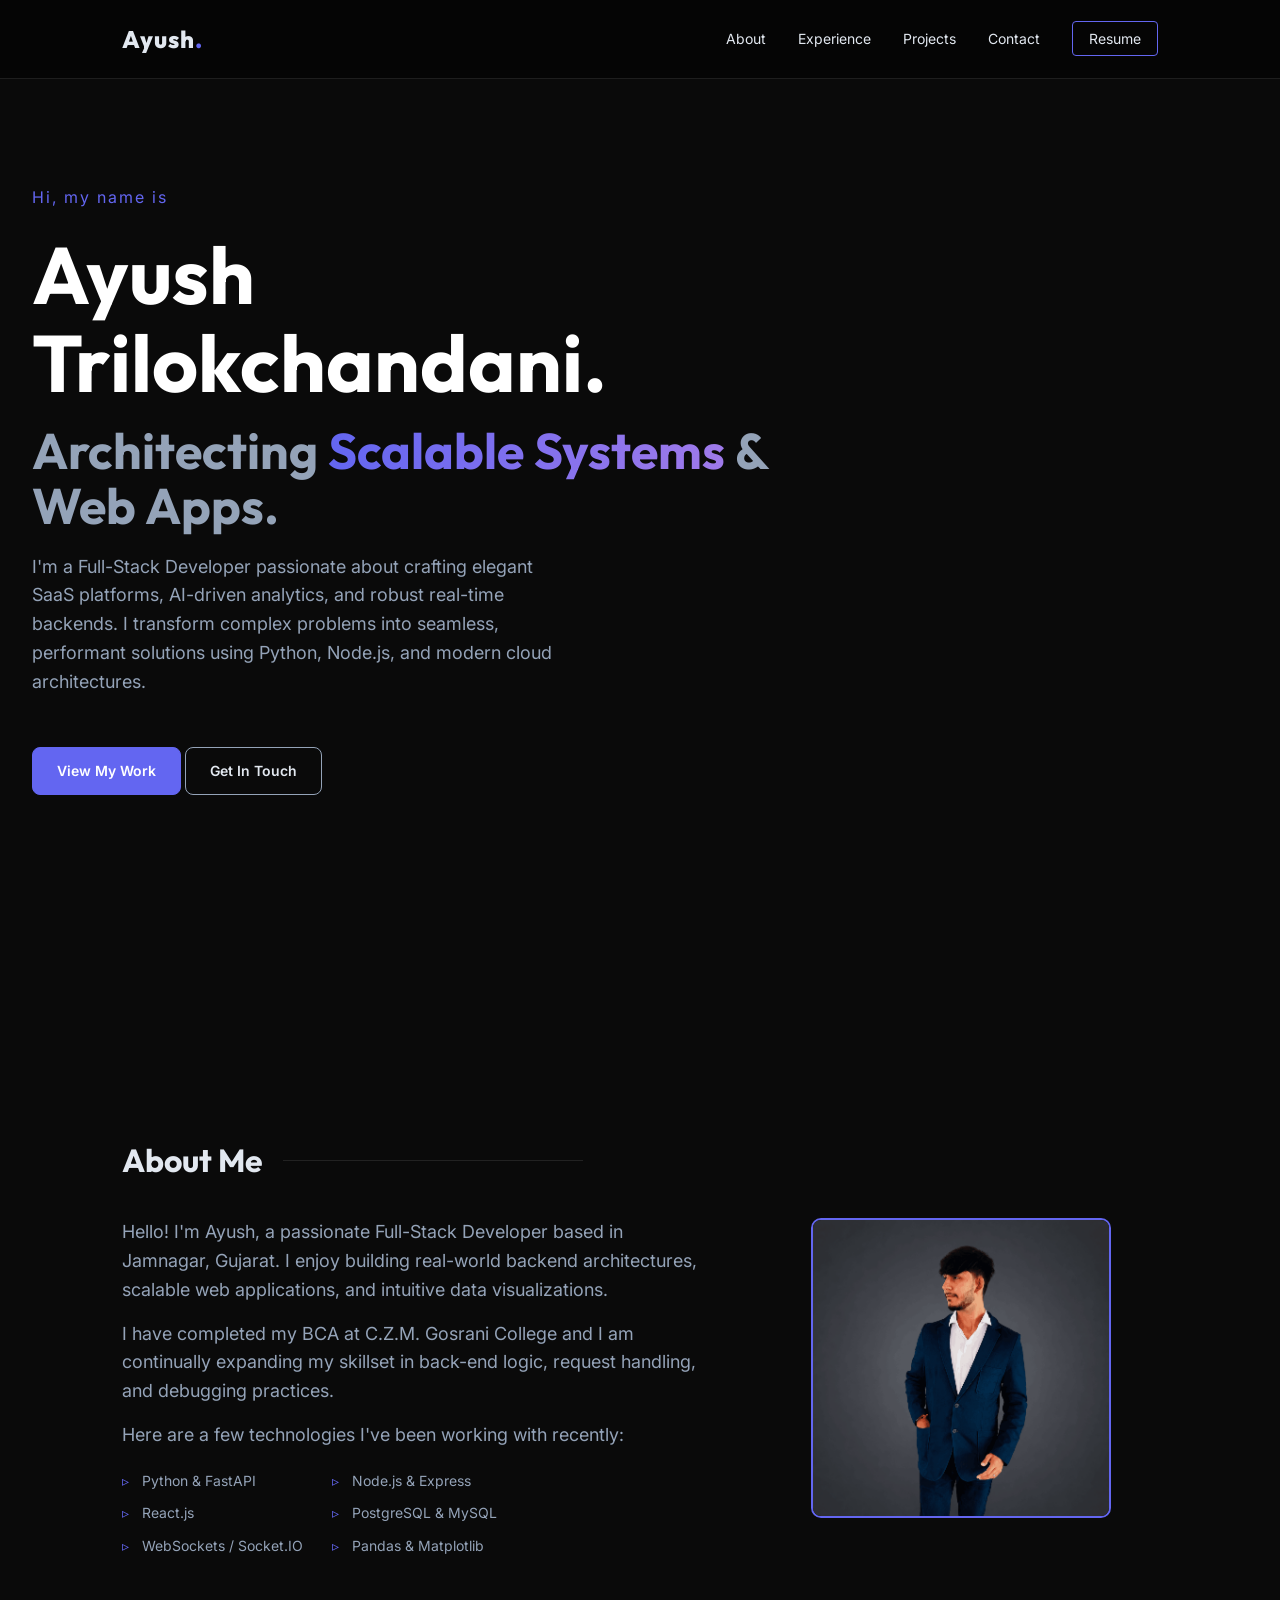
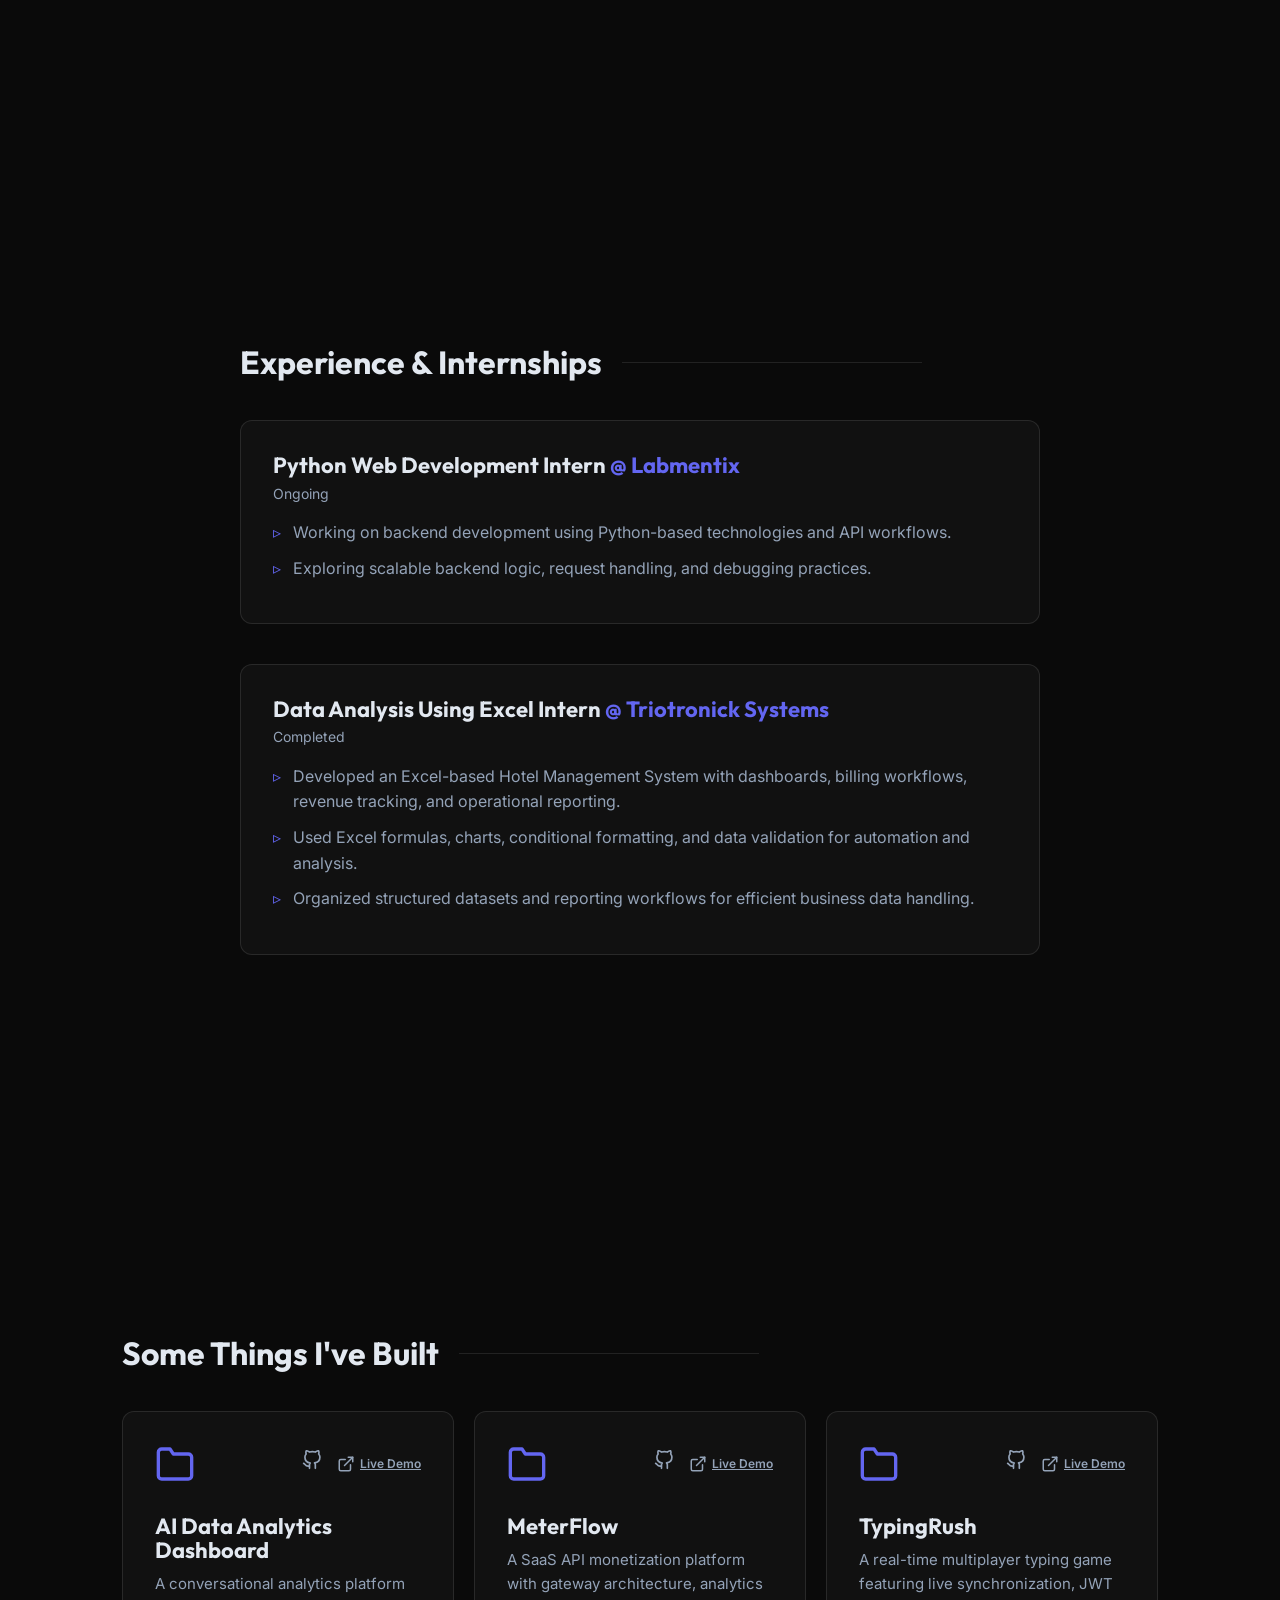
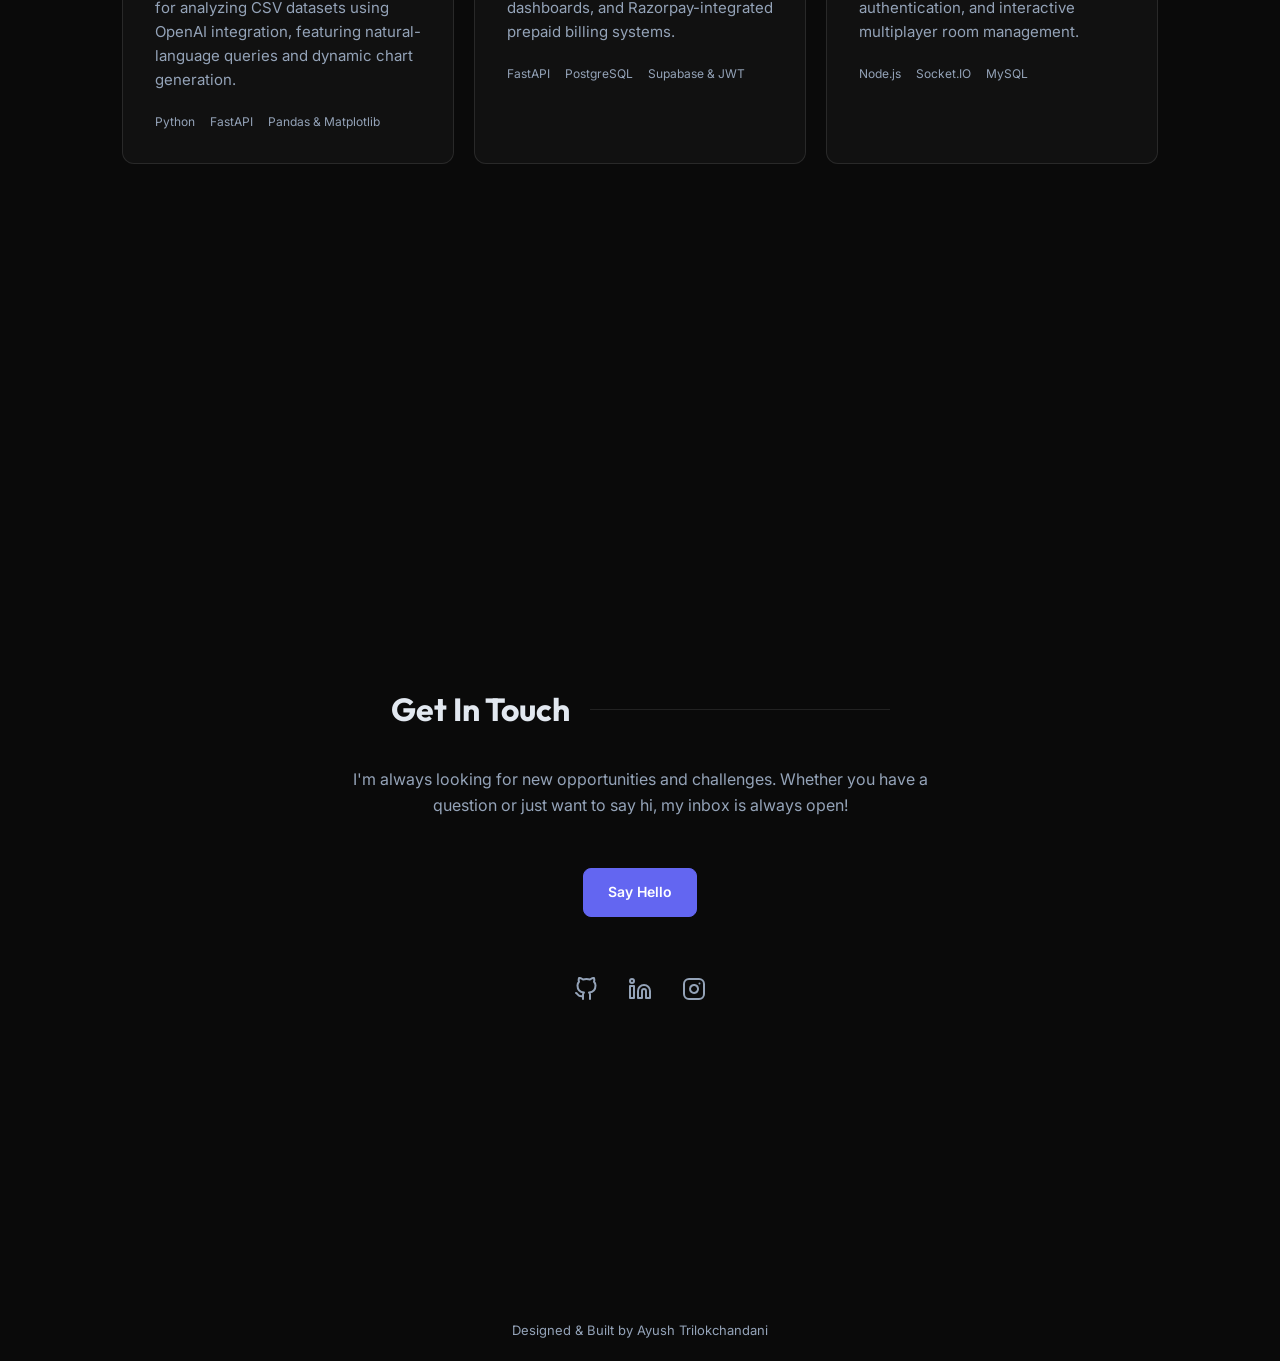
==== commit 47467d81: "Replace JavaScript with React.js in skills and tech stack" ====
--- a/index.html
+++ b/index.html
@@ -67,7 +67,7 @@
                     <ul class="skills-list">
                         <li>Python & FastAPI</li>
                         <li>Node.js & Express</li>
-                        <li>JavaScript (ES6+)</li>
+                        <li>React.js</li>
                         <li>PostgreSQL & MySQL</li>
                         <li>WebSockets / Socket.IO</li>
                         <li>Pandas & Matplotlib</li>
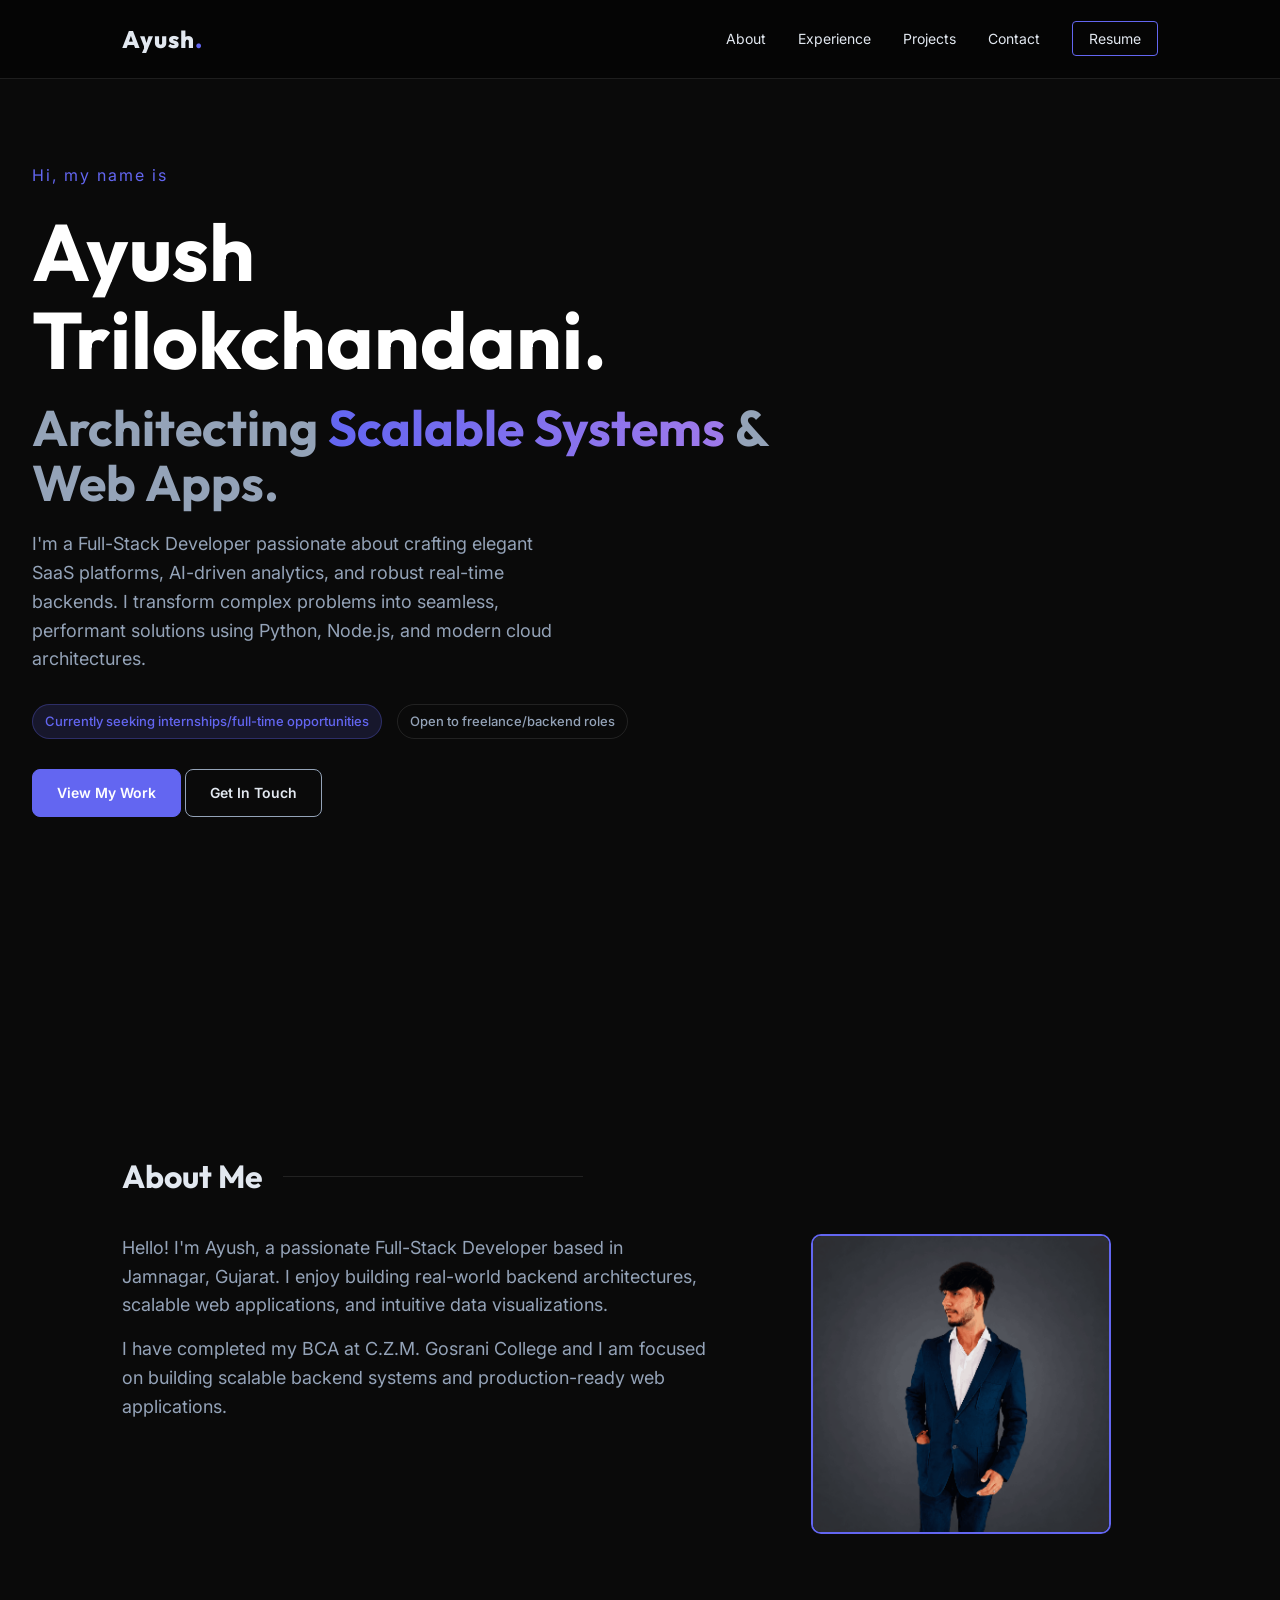
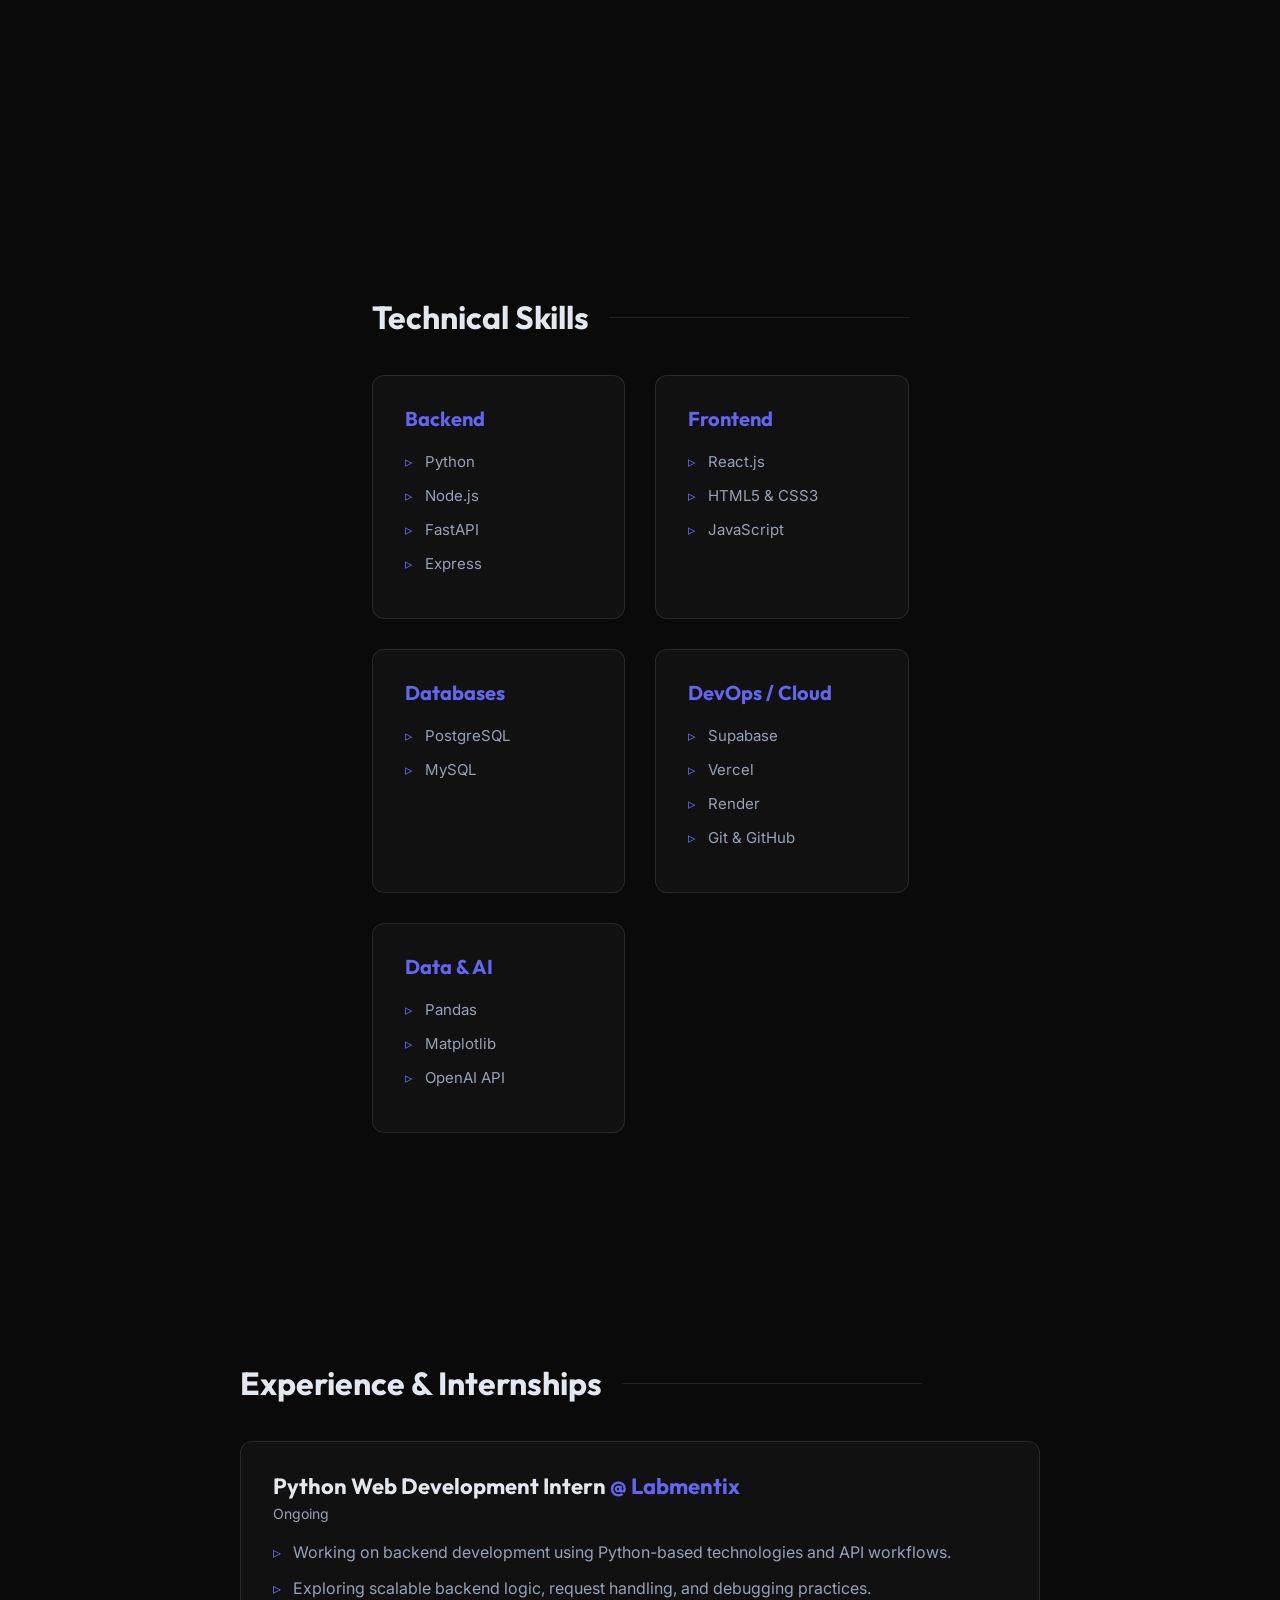
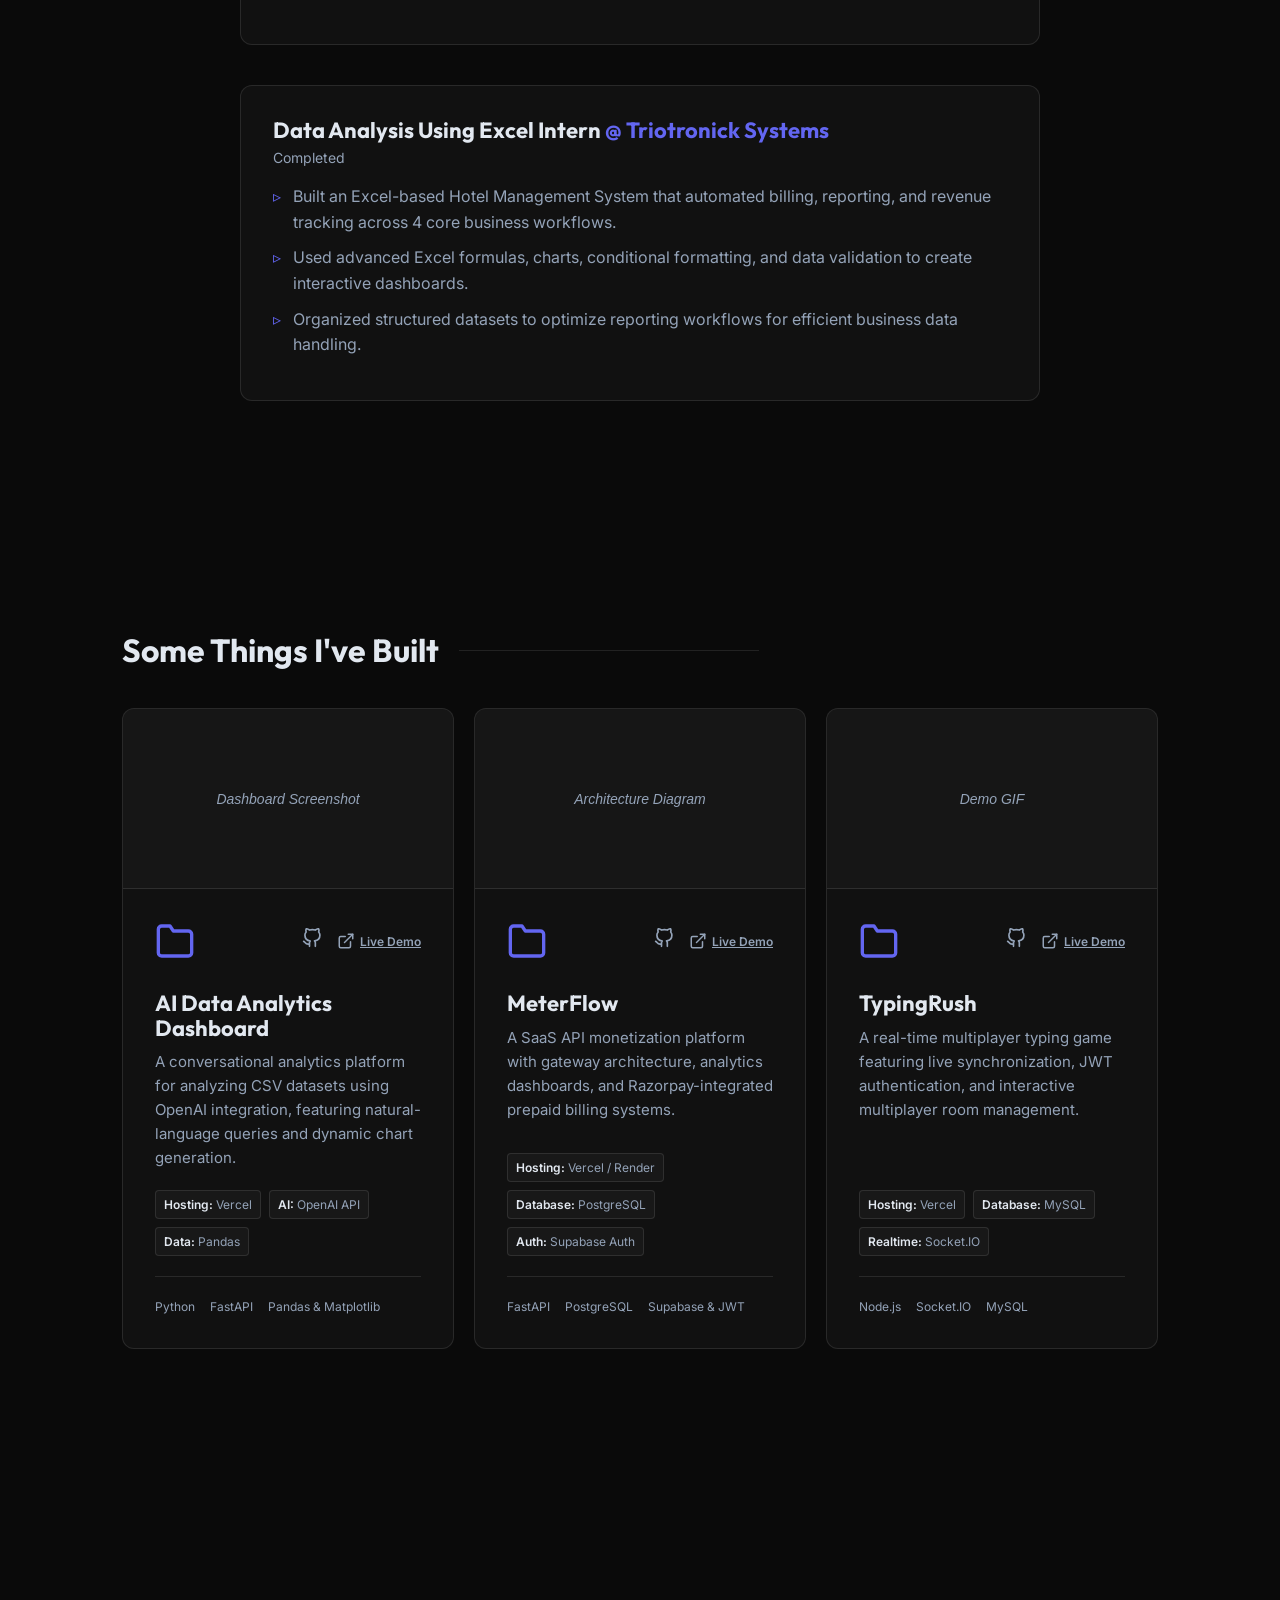
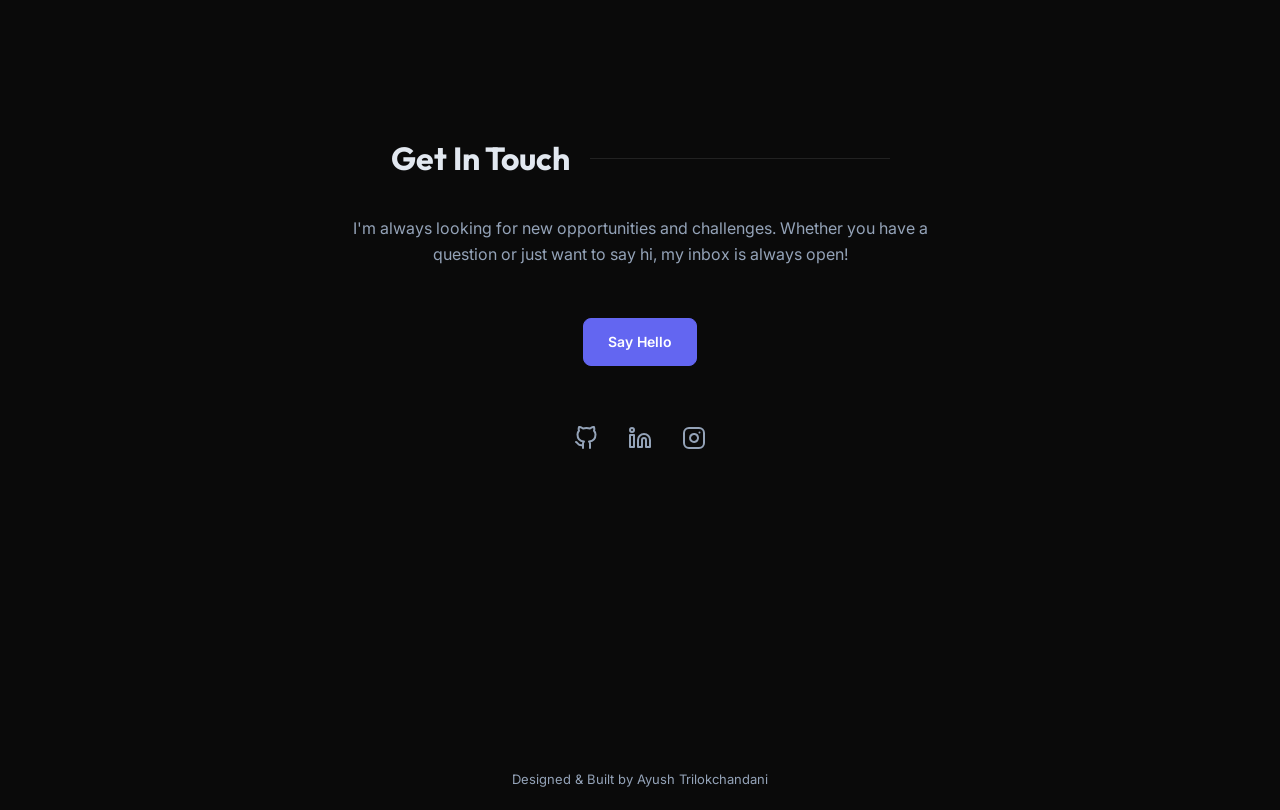
==== commit 4d4933cb: "Update portfolio: improved SEO, skills section, and projects UI" ====
--- a/index.html
+++ b/index.html
@@ -7,6 +7,22 @@
     <title>Ayush Trilokchandani | Full-Stack Developer</title>
     <meta name="description"
         content="Portfolio of Ayush Trilokchandani, Full-Stack Developer building SaaS platforms, real-time applications, and data-driven systems.">
+
+    <!-- Open Graph / Facebook -->
+    <meta property="og:type" content="website">
+    <meta property="og:url" content="https://ayusht20.github.io/">
+    <meta property="og:title" content="Ayush Trilokchandani | Full-Stack Developer">
+    <meta property="og:description"
+        content="Portfolio of Ayush Trilokchandani, Full-Stack Developer building SaaS platforms, real-time applications, and data-driven systems.">
+    <meta property="og:image" content="https://ayusht20.github.io/myself.png">
+
+    <!-- Twitter -->
+    <meta property="twitter:card" content="summary_large_image">
+    <meta property="twitter:url" content="https://ayusht20.github.io/">
+    <meta property="twitter:title" content="Ayush Trilokchandani | Full-Stack Developer">
+    <meta property="twitter:description"
+        content="Portfolio of Ayush Trilokchandani, Full-Stack Developer building SaaS platforms, real-time applications, and data-driven systems.">
+    <meta property="twitter:image" content="https://ayusht20.github.io/myself.png">
     <link rel="stylesheet" href="style.css">
     <!-- Google Fonts -->
     <link rel="preconnect" href="https://fonts.googleapis.com">
@@ -41,11 +57,18 @@
         <div class="container hero-content">
             <p class="greeting fade-in-up">Hi, my name is</p>
             <h1 class="fade-in-up" style="animation-delay: 0.1s">Ayush Trilokchandani.</h1>
-            <h2 class="fade-in-up" style="animation-delay: 0.2s">Architecting <span class="highlight">Scalable Systems</span> & Web Apps.</h2>
+            <h2 class="fade-in-up" style="animation-delay: 0.2s">Architecting <span class="highlight">Scalable
+                    Systems</span> & Web Apps.</h2>
             <p class="hero-description fade-in-up" style="animation-delay: 0.3s">
-                I'm a Full-Stack Developer passionate about crafting elegant SaaS platforms, AI-driven analytics, and robust real-time backends. I transform complex problems into seamless, performant solutions using Python, Node.js, and modern cloud architectures.
+                I'm a Full-Stack Developer passionate about crafting elegant SaaS platforms, AI-driven analytics, and
+                robust real-time backends. I transform complex problems into seamless, performant solutions using
+                Python, Node.js, and modern cloud architectures.
             </p>
-            <div class="hero-cta fade-in-up" style="animation-delay: 0.4s">
+            <div class="hero-badges fade-in-up" style="animation-delay: 0.4s">
+                <span class="badge">Currently seeking internships/full-time opportunities</span>
+                <span class="badge badge-outline">Open to freelance/backend roles</span>
+            </div>
+            <div class="hero-cta fade-in-up" style="animation-delay: 0.5s">
                 <a href="#projects" class="btn btn-primary">View My Work</a>
                 <a href="mailto:ayushtrilokchandani2005@gmail.com" class="btn btn-outline">Get In Touch</a>
             </div>
@@ -61,22 +84,63 @@
                     <p>Hello! I'm Ayush, a passionate Full-Stack Developer based in Jamnagar, Gujarat. I enjoy building
                         real-world backend architectures, scalable web applications, and intuitive data visualizations.
                     </p>
-                    <p>I have completed my BCA at C.Z.M. Gosrani College and I am continually expanding my skillset in back-end
-                        logic, request handling, and debugging practices.</p>
-                    <p>Here are a few technologies I've been working with recently:</p>
-                    <ul class="skills-list">
-                        <li>Python & FastAPI</li>
-                        <li>Node.js & Express</li>
-                        <li>React.js</li>
-                        <li>PostgreSQL & MySQL</li>
-                        <li>WebSockets / Socket.IO</li>
-                        <li>Pandas & Matplotlib</li>
-                    </ul>
+                    <p>I have completed my BCA at C.Z.M. Gosrani College and I am focused on building scalable backend
+                        systems and production-ready web applications.</p>
                 </div>
                 <div class="about-visual">
                     <div class="image-wrapper">
                         <img src="myself.png" alt="Ayush Trilokchandani" class="profile-img">
                     </div>
+                </div>
+            </div>
+        </div>
+    </section>
+
+    <!-- Skills Section -->
+    <section id="skills" class="section">
+        <div class="container">
+            <h2 class="section-title reveal">Technical Skills</h2>
+            <div class="skills-container reveal">
+                <div class="skill-category">
+                    <h3>Backend</h3>
+                    <ul>
+                        <li>Python</li>
+                        <li>Node.js</li>
+                        <li>FastAPI</li>
+                        <li>Express</li>
+                    </ul>
+                </div>
+                <div class="skill-category">
+                    <h3>Frontend</h3>
+                    <ul>
+                        <li>React.js</li>
+                        <li>HTML5 & CSS3</li>
+                        <li>JavaScript</li>
+                    </ul>
+                </div>
+                <div class="skill-category">
+                    <h3>Databases</h3>
+                    <ul>
+                        <li>PostgreSQL</li>
+                        <li>MySQL</li>
+                    </ul>
+                </div>
+                <div class="skill-category">
+                    <h3>DevOps / Cloud</h3>
+                    <ul>
+                        <li>Supabase</li>
+                        <li>Vercel</li>
+                        <li>Render</li>
+                        <li>Git & GitHub</li>
+                    </ul>
+                </div>
+                <div class="skill-category">
+                    <h3>Data & AI</h3>
+                    <ul>
+                        <li>Pandas</li>
+                        <li>Matplotlib</li>
+                        <li>OpenAI API</li>
+                    </ul>
                 </div>
             </div>
         </div>
@@ -103,12 +167,12 @@
                             Triotronick Systems</span></h3>
                     <p class="experience-date">Completed</p>
                     <ul class="experience-list">
-                        <li>Developed an Excel-based Hotel Management System with dashboards, billing workflows, revenue
-                            tracking, and operational reporting.</li>
-                        <li>Used Excel formulas, charts, conditional formatting, and data validation for automation and
-                            analysis.</li>
-                        <li>Organized structured datasets and reporting workflows for efficient business data handling.
-                        </li>
+                        <li>Built an Excel-based Hotel Management System that automated billing, reporting, and revenue
+                            tracking across 4 core business workflows.</li>
+                        <li>Used advanced Excel formulas, charts, conditional formatting, and data validation to create
+                            interactive dashboards.</li>
+                        <li>Organized structured datasets to optimize reporting workflows for efficient business data
+                            handling.</li>
                     </ul>
                 </div>
             </div>
@@ -123,6 +187,9 @@
             <div class="projects-grid">
                 <!-- Project 1: AI Data Analytics Dashboard -->
                 <div class="project-card reveal">
+                    <div class="project-image-placeholder">
+                        <span>Dashboard Screenshot</span>
+                    </div>
                     <div class="project-content">
                         <div class="project-header">
                             <svg xmlns="http://www.w3.org/2000/svg" width="40" height="40" viewBox="0 0 24 24"
@@ -159,6 +226,11 @@
                                 target="_blank">AI Data Analytics Dashboard</a></h3>
                         <p class="project-desc">A conversational analytics platform for analyzing CSV datasets using
                             OpenAI integration, featuring natural-language queries and dynamic chart generation.</p>
+                        <div class="project-architecture">
+                            <span class="arch-tag"><strong>Hosting:</strong> Vercel</span>
+                            <span class="arch-tag"><strong>AI:</strong> OpenAI API</span>
+                            <span class="arch-tag"><strong>Data:</strong> Pandas</span>
+                        </div>
                         <ul class="project-tech">
                             <li>Python</li>
                             <li>FastAPI</li>
@@ -169,6 +241,9 @@
 
                 <!-- Project 2: MeterFlow -->
                 <div class="project-card reveal" style="transition-delay: 0.1s">
+                    <div class="project-image-placeholder">
+                        <span>Architecture Diagram</span>
+                    </div>
                     <div class="project-content">
                         <div class="project-header">
                             <svg xmlns="http://www.w3.org/2000/svg" width="40" height="40" viewBox="0 0 24 24"
@@ -205,6 +280,11 @@
                                 target="_blank">MeterFlow</a></h3>
                         <p class="project-desc">A SaaS API monetization platform with gateway architecture, analytics
                             dashboards, and Razorpay-integrated prepaid billing systems.</p>
+                        <div class="project-architecture">
+                            <span class="arch-tag"><strong>Hosting:</strong> Vercel / Render</span>
+                            <span class="arch-tag"><strong>Database:</strong> PostgreSQL</span>
+                            <span class="arch-tag"><strong>Auth:</strong> Supabase Auth</span>
+                        </div>
                         <ul class="project-tech">
                             <li>FastAPI</li>
                             <li>PostgreSQL</li>
@@ -215,6 +295,9 @@
 
                 <!-- Project 3: TypingRush -->
                 <div class="project-card reveal" style="transition-delay: 0.2s">
+                    <div class="project-image-placeholder">
+                        <span>Demo GIF</span>
+                    </div>
                     <div class="project-content">
                         <div class="project-header">
                             <svg xmlns="http://www.w3.org/2000/svg" width="40" height="40" viewBox="0 0 24 24"
@@ -251,6 +334,11 @@
                                 target="_blank">TypingRush</a></h3>
                         <p class="project-desc">A real-time multiplayer typing game featuring live synchronization, JWT
                             authentication, and interactive multiplayer room management.</p>
+                        <div class="project-architecture">
+                            <span class="arch-tag"><strong>Hosting:</strong> Vercel</span>
+                            <span class="arch-tag"><strong>Database:</strong> MySQL</span>
+                            <span class="arch-tag"><strong>Realtime:</strong> Socket.IO</span>
+                        </div>
                         <ul class="project-tech">
                             <li>Node.js</li>
                             <li>Socket.IO</li>
--- a/style.css
+++ b/style.css
@@ -244,8 +244,38 @@
     font-size: 18px;
 }
 
+.hero-badges {
+    display: flex;
+    flex-wrap: wrap;
+    gap: 15px;
+    margin-top: 30px;
+}
+
+.badge {
+    display: inline-block;
+    padding: 6px 12px;
+    border-radius: 20px;
+    font-size: 13px;
+    font-family: var(--font-sans);
+    font-weight: 500;
+    background-color: rgba(99, 102, 241, 0.15);
+    color: var(--accent);
+    border: 1px solid rgba(99, 102, 241, 0.3);
+}
+
+.badge-outline {
+    background-color: transparent;
+    color: var(--text-secondary);
+    border: 1px solid var(--border);
+}
+
+.badge-outline:hover {
+    border-color: var(--accent);
+    color: var(--text-primary);
+}
+
 .hero-cta {
-    margin-top: 50px;
+    margin-top: 30px;
 }
 
 /* About Section */
@@ -264,28 +294,53 @@
     margin-bottom: 15px;
 }
 
-.skills-list {
+/* Skills Section */
+.skills-container {
     display: grid;
-    grid-template-columns: repeat(2, minmax(140px, 200px));
-    gap: 10px;
+    grid-template-columns: repeat(auto-fit, minmax(200px, 1fr));
+    gap: 30px;
+    margin-top: 20px;
+}
+
+.skill-category {
+    background: var(--surface);
+    border: 1px solid var(--border);
+    border-radius: 12px;
+    padding: 2rem;
+    transition: transform 0.3s ease, box-shadow 0.3s ease;
+}
+
+.skill-category:hover {
+    transform: translateY(-5px);
+    box-shadow: 0 10px 30px rgba(99, 102, 241, 0.05);
+}
+
+.skill-category h3 {
+    font-size: 20px;
+    margin-bottom: 20px;
+    color: var(--accent);
+}
+
+.skill-category ul {
     list-style: none;
-    margin-top: 20px;
-}
-
-.skills-list li {
+}
+
+.skill-category li {
     position: relative;
     padding-left: 20px;
-    font-family: var(--font-sans);
-    font-size: 14px;
+    margin-bottom: 10px;
+    font-family: var(--font-sans);
+    font-size: 15px;
+    color: var(--text-secondary);
     transition: var(--transition);
 }
 
-.skills-list li:hover {
-    color: var(--accent);
+.skill-category li:hover {
+    color: var(--text-primary);
     transform: translateX(5px);
 }
 
-.skills-list li::before {
+.skill-category li::before {
     content: "▹";
     position: absolute;
     left: 0;
@@ -377,11 +432,32 @@
     background: var(--surface);
     border: 1px solid var(--border);
     border-radius: 12px;
-    padding: 2rem;
     display: flex;
     flex-direction: column;
     height: 100%;
     transition: transform 0.3s ease, box-shadow 0.3s ease;
+    overflow: hidden;
+}
+
+.project-image-placeholder {
+    width: 100%;
+    height: 180px;
+    background-color: rgba(255, 255, 255, 0.02);
+    border-bottom: 1px solid var(--border);
+    display: flex;
+    justify-content: center;
+    align-items: center;
+    color: var(--text-secondary);
+    font-family: var(--font-sans);
+    font-size: 14px;
+    font-style: italic;
+}
+
+.project-content {
+    padding: 2rem;
+    display: flex;
+    flex-direction: column;
+    flex-grow: 1;
 }
 
 .project-card:hover {
@@ -447,6 +523,30 @@
     font-size: 15px;
     margin-bottom: 20px;
     flex-grow: 1;
+}
+
+.project-architecture {
+    display: flex;
+    flex-wrap: wrap;
+    gap: 8px;
+    margin-bottom: 20px;
+    padding-bottom: 20px;
+    border-bottom: 1px solid var(--border);
+}
+
+.arch-tag {
+    font-size: 12px;
+    font-family: var(--font-sans);
+    color: var(--text-secondary);
+    background: rgba(255, 255, 255, 0.03);
+    padding: 4px 8px;
+    border-radius: 4px;
+    border: 1px solid var(--border);
+}
+
+.arch-tag strong {
+    color: var(--text-primary);
+    font-weight: 600;
 }
 
 .project-tech {
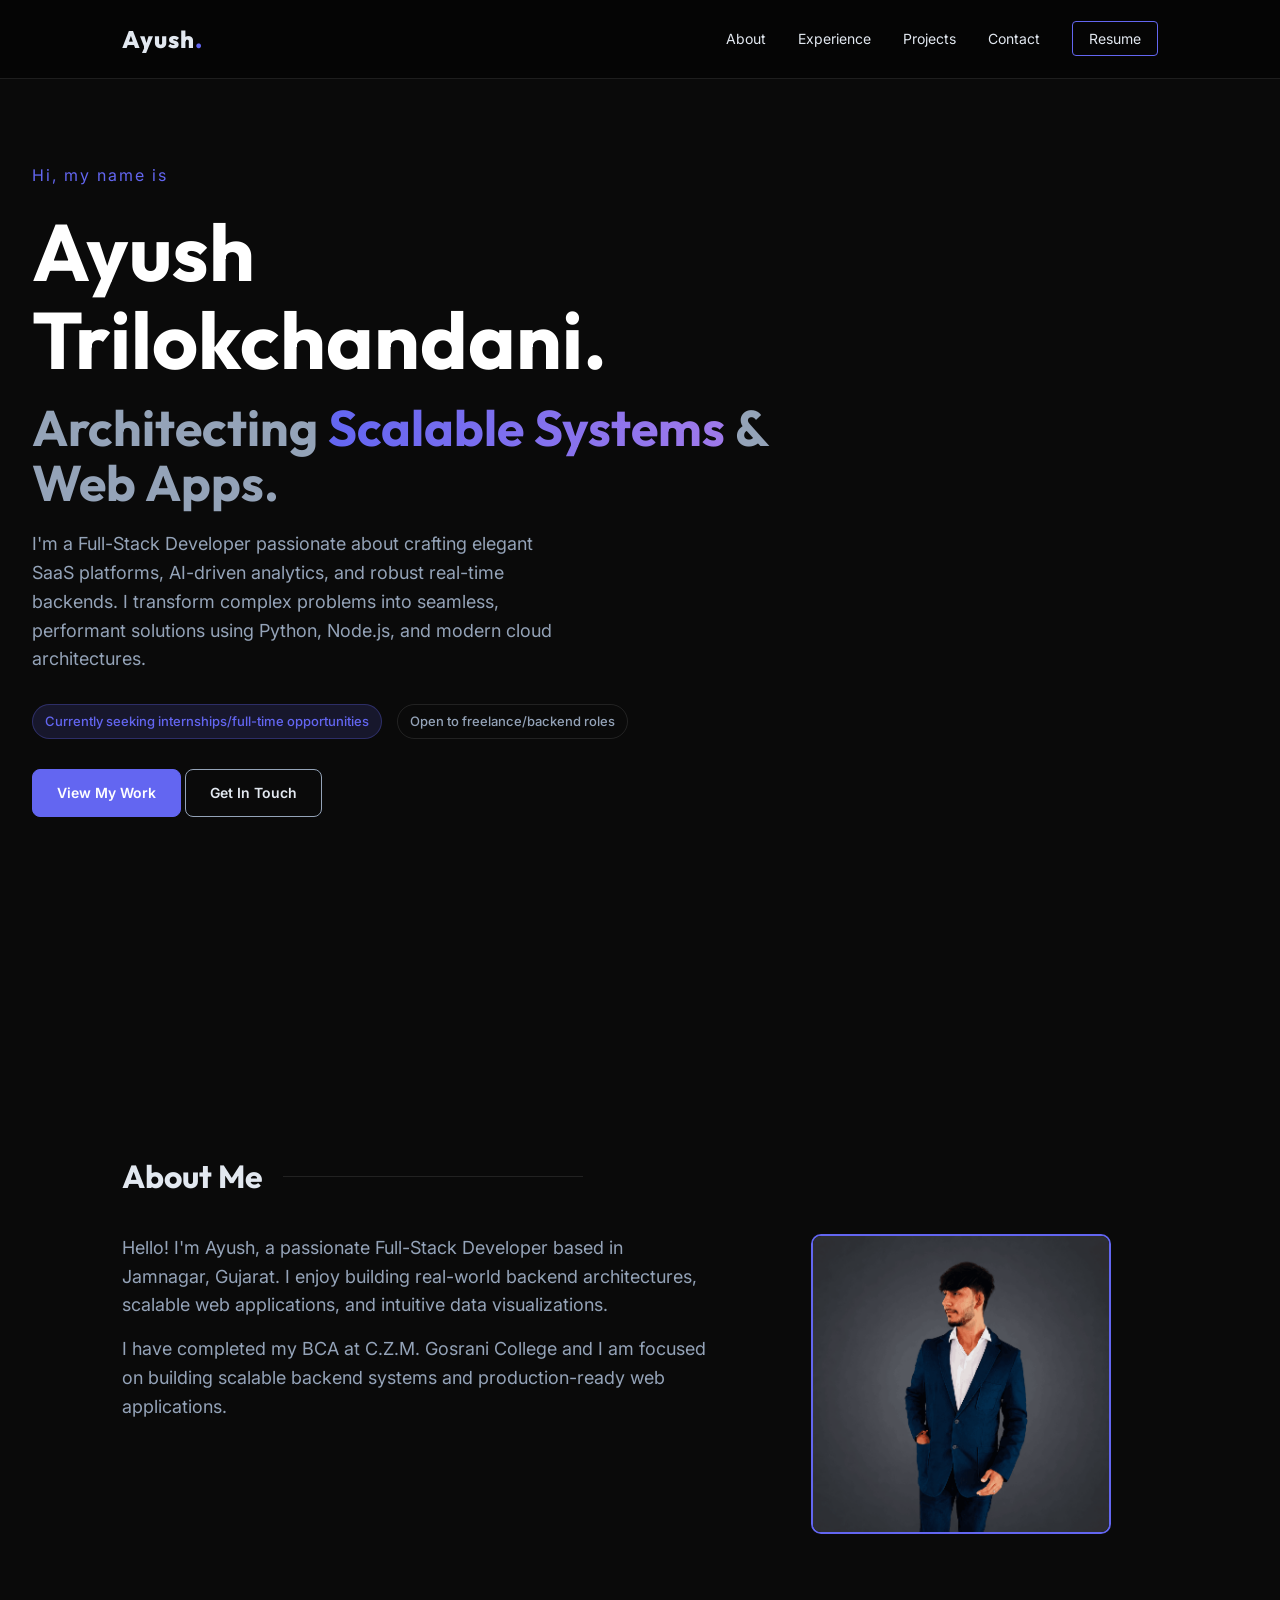
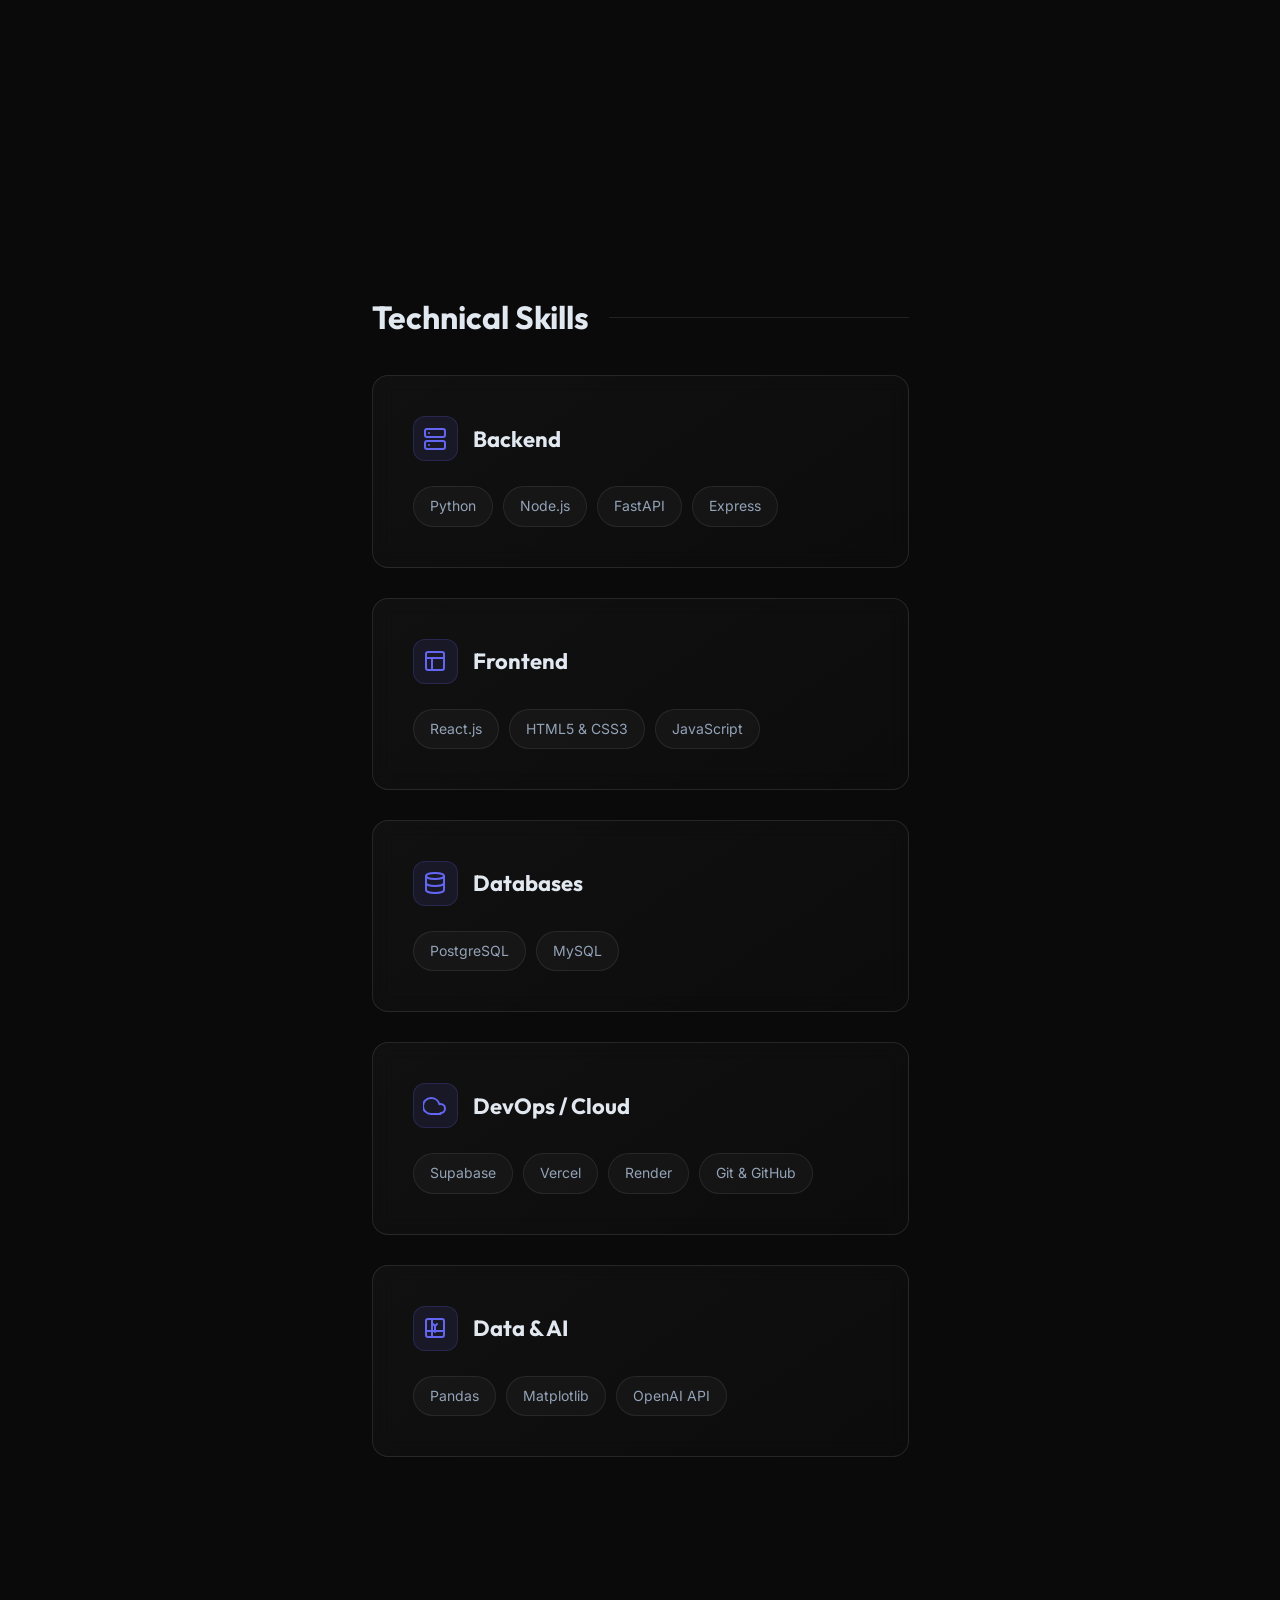
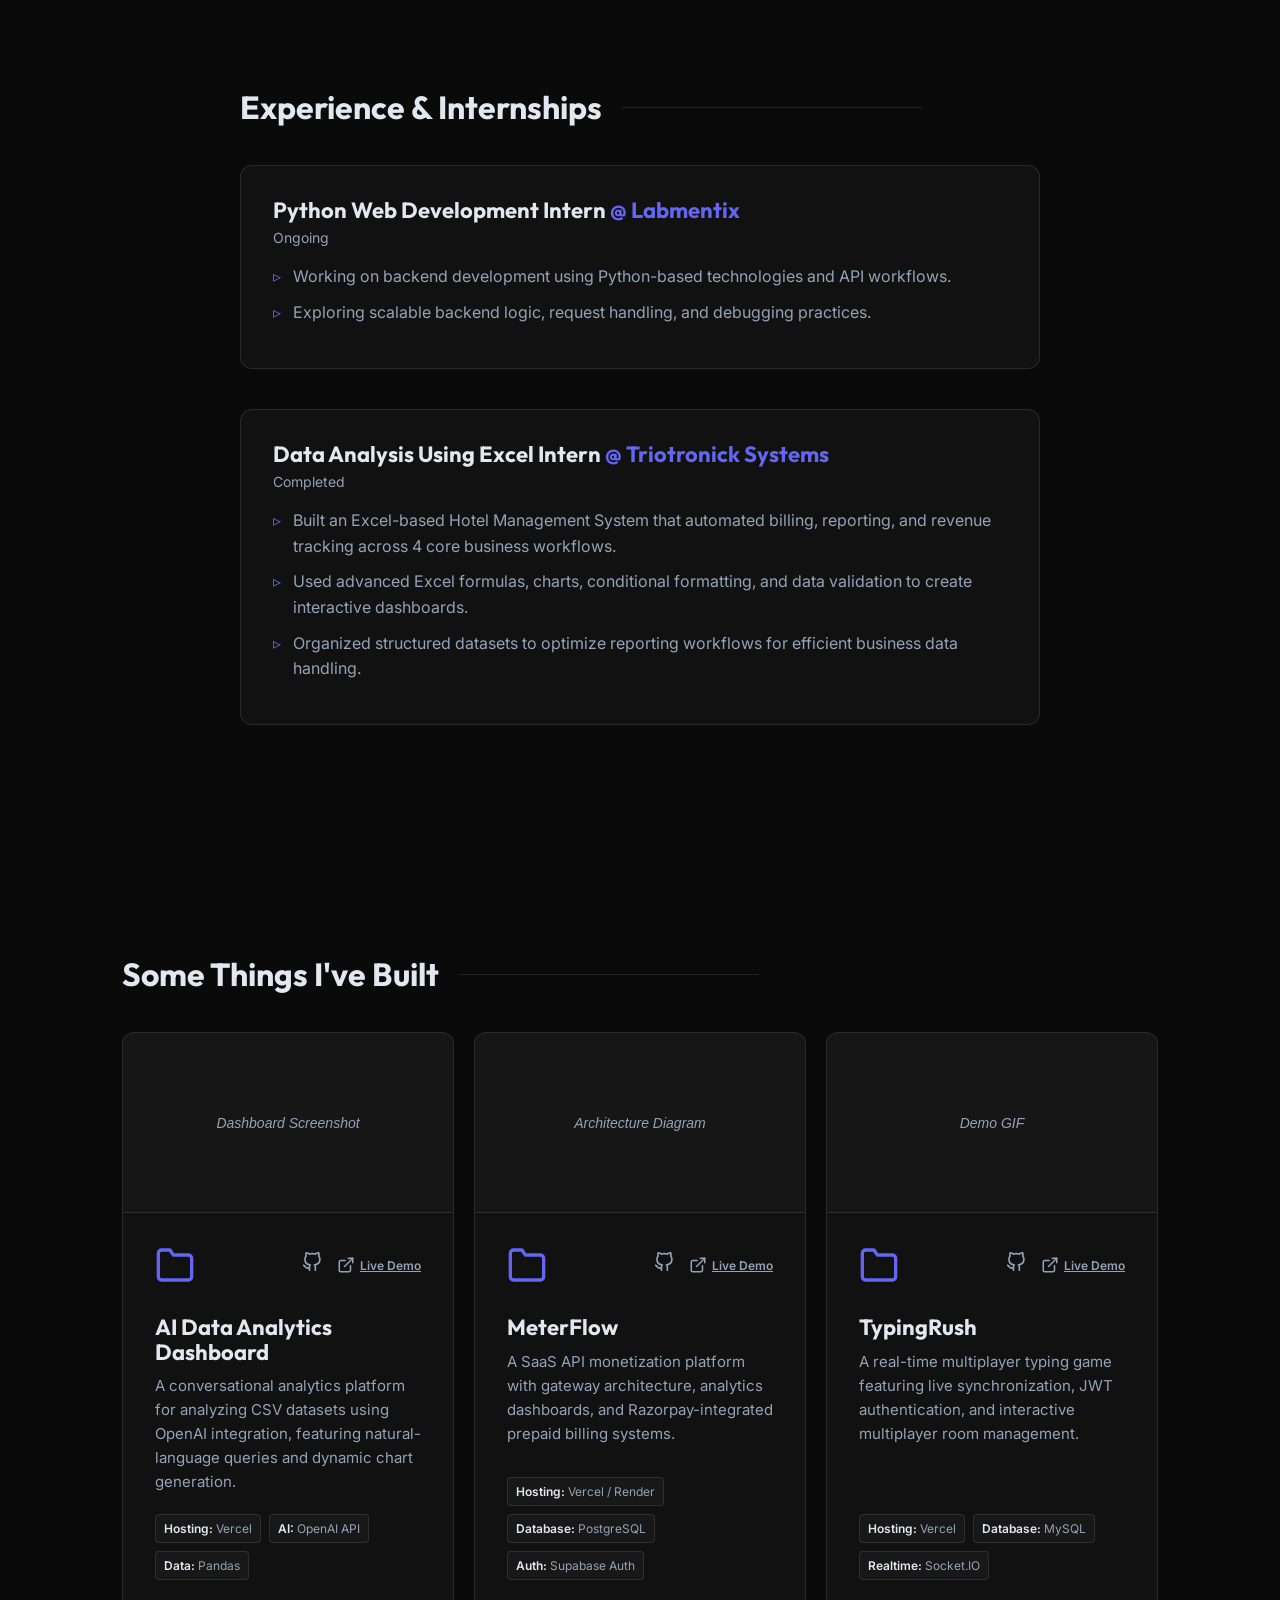
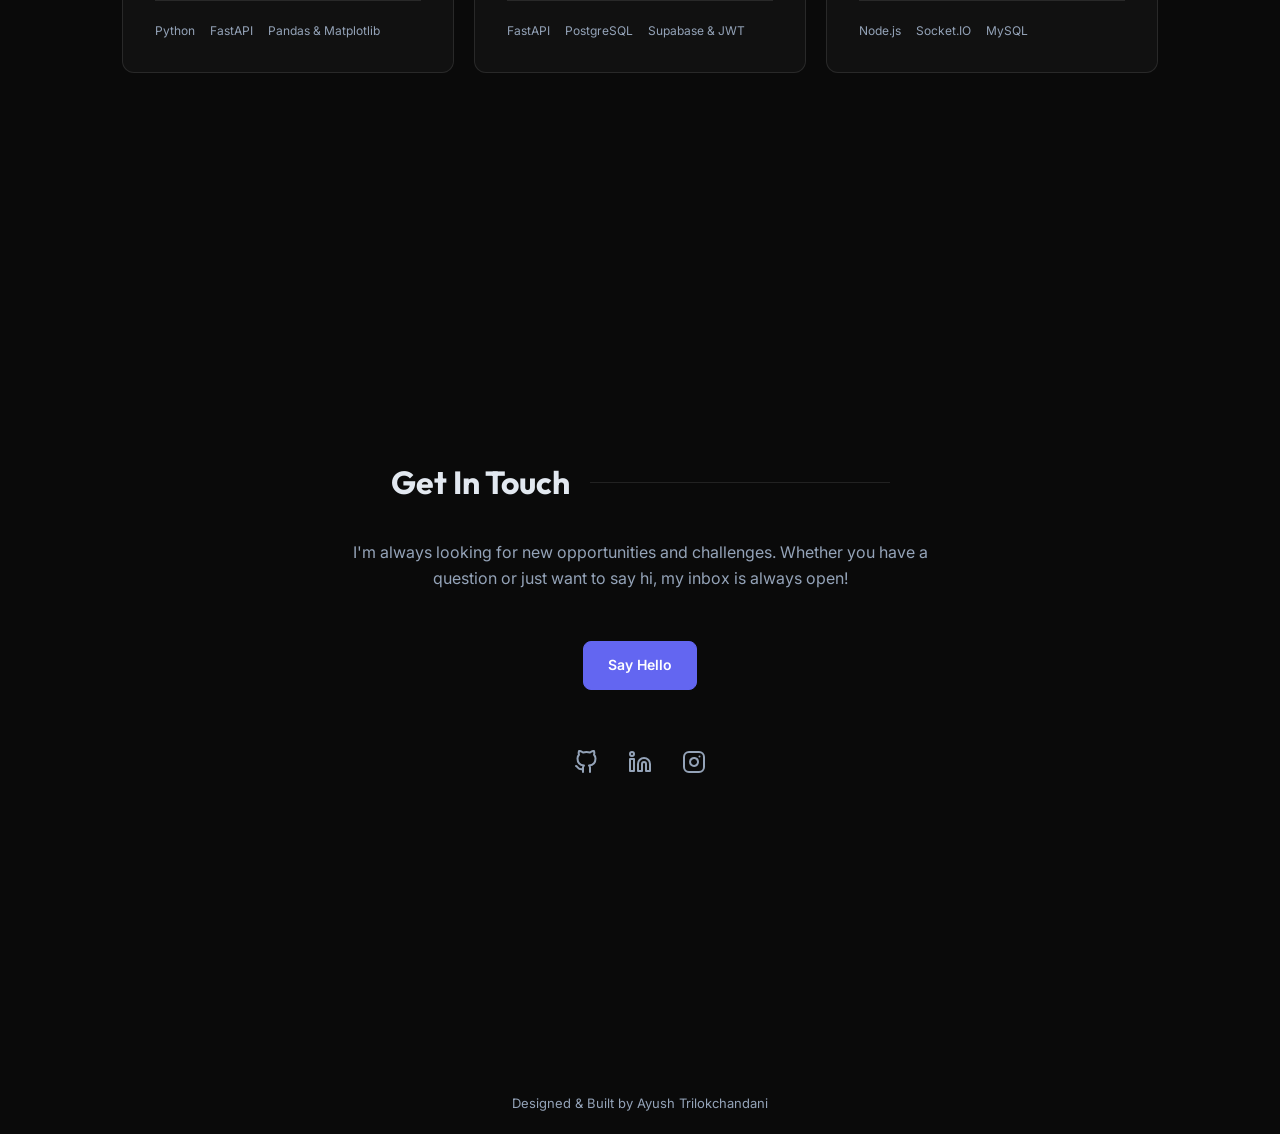
==== commit e9f966d1: "Changes made" ====
--- a/index.html
+++ b/index.html
@@ -101,46 +101,75 @@
         <div class="container">
             <h2 class="section-title reveal">Technical Skills</h2>
             <div class="skills-container reveal">
-                <div class="skill-category">
-                    <h3>Backend</h3>
-                    <ul>
-                        <li>Python</li>
-                        <li>Node.js</li>
-                        <li>FastAPI</li>
-                        <li>Express</li>
-                    </ul>
-                </div>
-                <div class="skill-category">
-                    <h3>Frontend</h3>
-                    <ul>
-                        <li>React.js</li>
-                        <li>HTML5 & CSS3</li>
-                        <li>JavaScript</li>
-                    </ul>
-                </div>
-                <div class="skill-category">
-                    <h3>Databases</h3>
-                    <ul>
-                        <li>PostgreSQL</li>
-                        <li>MySQL</li>
-                    </ul>
-                </div>
-                <div class="skill-category">
-                    <h3>DevOps / Cloud</h3>
-                    <ul>
-                        <li>Supabase</li>
-                        <li>Vercel</li>
-                        <li>Render</li>
-                        <li>Git & GitHub</li>
-                    </ul>
-                </div>
-                <div class="skill-category">
-                    <h3>Data & AI</h3>
-                    <ul>
-                        <li>Pandas</li>
-                        <li>Matplotlib</li>
-                        <li>OpenAI API</li>
-                    </ul>
+                <div class="skill-card">
+                    <div class="skill-header">
+                        <div class="skill-icon">
+                            <svg xmlns="http://www.w3.org/2000/svg" width="24" height="24" viewBox="0 0 24 24" fill="none" stroke="currentColor" stroke-width="2" stroke-linecap="round" stroke-linejoin="round"><rect x="2" y="2" width="20" height="8" rx="2" ry="2"></rect><rect x="2" y="14" width="20" height="8" rx="2" ry="2"></rect><line x1="6" y1="6" x2="6.01" y2="6"></line><line x1="6" y1="18" x2="6.01" y2="18"></line></svg>
+                        </div>
+                        <h3>Backend</h3>
+                    </div>
+                    <div class="skill-tags">
+                        <span class="skill-tag">Python</span>
+                        <span class="skill-tag">Node.js</span>
+                        <span class="skill-tag">FastAPI</span>
+                        <span class="skill-tag">Express</span>
+                    </div>
+                </div>
+
+                <div class="skill-card">
+                    <div class="skill-header">
+                        <div class="skill-icon">
+                            <svg xmlns="http://www.w3.org/2000/svg" width="24" height="24" viewBox="0 0 24 24" fill="none" stroke="currentColor" stroke-width="2" stroke-linecap="round" stroke-linejoin="round"><rect x="3" y="3" width="18" height="18" rx="2" ry="2"></rect><line x1="3" y1="9" x2="21" y2="9"></line><line x1="9" y1="21" x2="9" y2="9"></line></svg>
+                        </div>
+                        <h3>Frontend</h3>
+                    </div>
+                    <div class="skill-tags">
+                        <span class="skill-tag">React.js</span>
+                        <span class="skill-tag">HTML5 & CSS3</span>
+                        <span class="skill-tag">JavaScript</span>
+                    </div>
+                </div>
+
+                <div class="skill-card">
+                    <div class="skill-header">
+                        <div class="skill-icon">
+                            <svg xmlns="http://www.w3.org/2000/svg" width="24" height="24" viewBox="0 0 24 24" fill="none" stroke="currentColor" stroke-width="2" stroke-linecap="round" stroke-linejoin="round"><ellipse cx="12" cy="5" rx="9" ry="3"></ellipse><path d="M21 12c0 1.66-4 3-9 3s-9-1.34-9-3"></path><path d="M3 5v14c0 1.66 4 3 9 3s9-1.34 9-3V5"></path></svg>
+                        </div>
+                        <h3>Databases</h3>
+                    </div>
+                    <div class="skill-tags">
+                        <span class="skill-tag">PostgreSQL</span>
+                        <span class="skill-tag">MySQL</span>
+                    </div>
+                </div>
+
+                <div class="skill-card">
+                    <div class="skill-header">
+                        <div class="skill-icon">
+                            <svg xmlns="http://www.w3.org/2000/svg" width="24" height="24" viewBox="0 0 24 24" fill="none" stroke="currentColor" stroke-width="2" stroke-linecap="round" stroke-linejoin="round"><path d="M17.5 19c2.485 0 4.5-2.015 4.5-4.5S19.985 10 17.5 10c-.39 0-.76.06-1.12.17C15.42 6.55 12.01 4 8 4 3.58 4 0 7.58 0 12c0 4.42 3.58 8 8 8h9.5z"></path></svg>
+                        </div>
+                        <h3>DevOps / Cloud</h3>
+                    </div>
+                    <div class="skill-tags">
+                        <span class="skill-tag">Supabase</span>
+                        <span class="skill-tag">Vercel</span>
+                        <span class="skill-tag">Render</span>
+                        <span class="skill-tag">Git & GitHub</span>
+                    </div>
+                </div>
+
+                <div class="skill-card">
+                    <div class="skill-header">
+                        <div class="skill-icon">
+                            <svg xmlns="http://www.w3.org/2000/svg" width="24" height="24" viewBox="0 0 24 24" fill="none" stroke="currentColor" stroke-width="2" stroke-linecap="round" stroke-linejoin="round"><rect x="3" y="3" width="18" height="18" rx="2" ry="2"></rect><line x1="3" y1="15" x2="21" y2="15"></line><line x1="9" y1="3" x2="9" y2="21"></line><path d="M14 8l-2 2-2-2"></path><path d="M12 10v6"></path></svg>
+                        </div>
+                        <h3>Data & AI</h3>
+                    </div>
+                    <div class="skill-tags">
+                        <span class="skill-tag">Pandas</span>
+                        <span class="skill-tag">Matplotlib</span>
+                        <span class="skill-tag">OpenAI API</span>
+                    </div>
                 </div>
             </div>
         </div>
--- a/style.css
+++ b/style.css
@@ -297,54 +297,100 @@
 /* Skills Section */
 .skills-container {
     display: grid;
-    grid-template-columns: repeat(auto-fit, minmax(200px, 1fr));
+    grid-template-columns: repeat(auto-fit, minmax(280px, 1fr));
     gap: 30px;
-    margin-top: 20px;
-}
-
-.skill-category {
-    background: var(--surface);
+    margin-top: 40px;
+}
+
+.skill-card {
+    background: linear-gradient(145deg, rgba(255, 255, 255, 0.03) 0%, rgba(255, 255, 255, 0.01) 100%);
     border: 1px solid var(--border);
+    border-radius: 16px;
+    padding: 2.5rem;
+    position: relative;
+    overflow: hidden;
+    transition: all 0.4s cubic-bezier(0.175, 0.885, 0.32, 1.275);
+    backdrop-filter: blur(10px);
+}
+
+.skill-card::before {
+    content: '';
+    position: absolute;
+    top: 0;
+    left: 0;
+    width: 100%;
+    height: 100%;
+    background: radial-gradient(circle at top left, rgba(99, 102, 241, 0.1), transparent 70%);
+    opacity: 0;
+    transition: opacity 0.4s ease;
+}
+
+.skill-card:hover {
+    transform: translateY(-10px);
+    border-color: rgba(99, 102, 241, 0.4);
+    box-shadow: 0 15px 30px rgba(0, 0, 0, 0.3), 0 0 20px rgba(99, 102, 241, 0.1);
+}
+
+.skill-card:hover::before {
+    opacity: 1;
+}
+
+.skill-header {
+    display: flex;
+    align-items: center;
+    gap: 15px;
+    margin-bottom: 25px;
+    position: relative;
+    z-index: 1;
+}
+
+.skill-icon {
+    width: 45px;
+    height: 45px;
     border-radius: 12px;
-    padding: 2rem;
-    transition: transform 0.3s ease, box-shadow 0.3s ease;
-}
-
-.skill-category:hover {
-    transform: translateY(-5px);
-    box-shadow: 0 10px 30px rgba(99, 102, 241, 0.05);
-}
-
-.skill-category h3 {
-    font-size: 20px;
-    margin-bottom: 20px;
-    color: var(--accent);
-}
-
-.skill-category ul {
-    list-style: none;
-}
-
-.skill-category li {
+    background: rgba(99, 102, 241, 0.1);
+    color: var(--accent);
+    display: flex;
+    justify-content: center;
+    align-items: center;
+    border: 1px solid rgba(99, 102, 241, 0.2);
+}
+
+.skill-header h3 {
+    font-size: 22px;
+    color: var(--text-primary);
+    margin: 0;
+}
+
+.skill-tags {
+    display: flex;
+    flex-wrap: wrap;
+    gap: 10px;
     position: relative;
-    padding-left: 20px;
-    margin-bottom: 10px;
-    font-family: var(--font-sans);
-    font-size: 15px;
-    color: var(--text-secondary);
-    transition: var(--transition);
-}
-
-.skill-category li:hover {
-    color: var(--text-primary);
-    transform: translateX(5px);
-}
-
-.skill-category li::before {
-    content: "▹";
-    position: absolute;
-    left: 0;
-    color: var(--accent);
+    z-index: 1;
+}
+
+.skill-tag {
+    background: rgba(255, 255, 255, 0.03);
+    border: 1px solid rgba(255, 255, 255, 0.08);
+    color: var(--text-secondary);
+    padding: 8px 16px;
+    border-radius: 30px;
+    font-size: 14px;
+    font-family: var(--font-sans);
+    transition: all 0.3s ease;
+}
+
+.skill-card:hover .skill-tag {
+    background: rgba(255, 255, 255, 0.06);
+}
+
+.skill-tag:hover {
+    background: var(--accent) !important;
+    color: white;
+    border-color: var(--accent);
+    transform: translateY(-2px);
+    box-shadow: 0 5px 15px rgba(99, 102, 241, 0.3);
 }
 
 .about-visual {
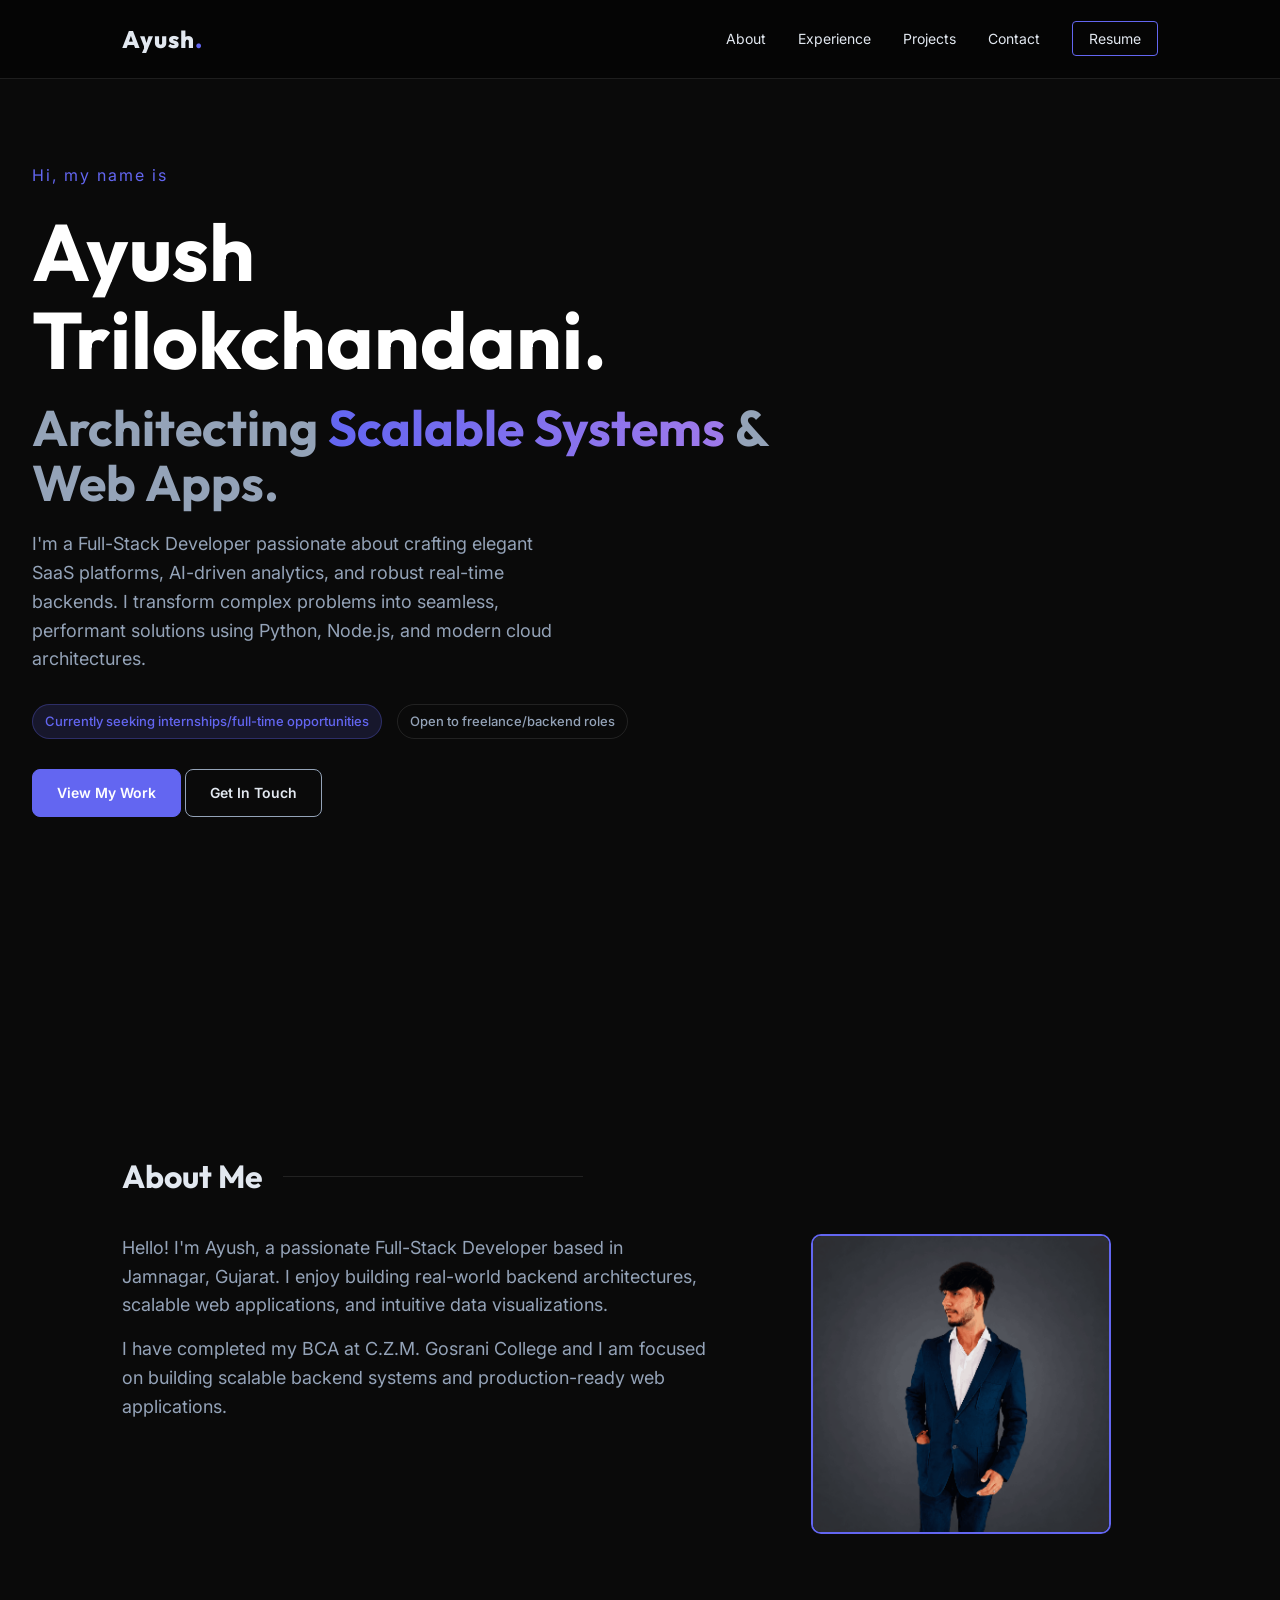
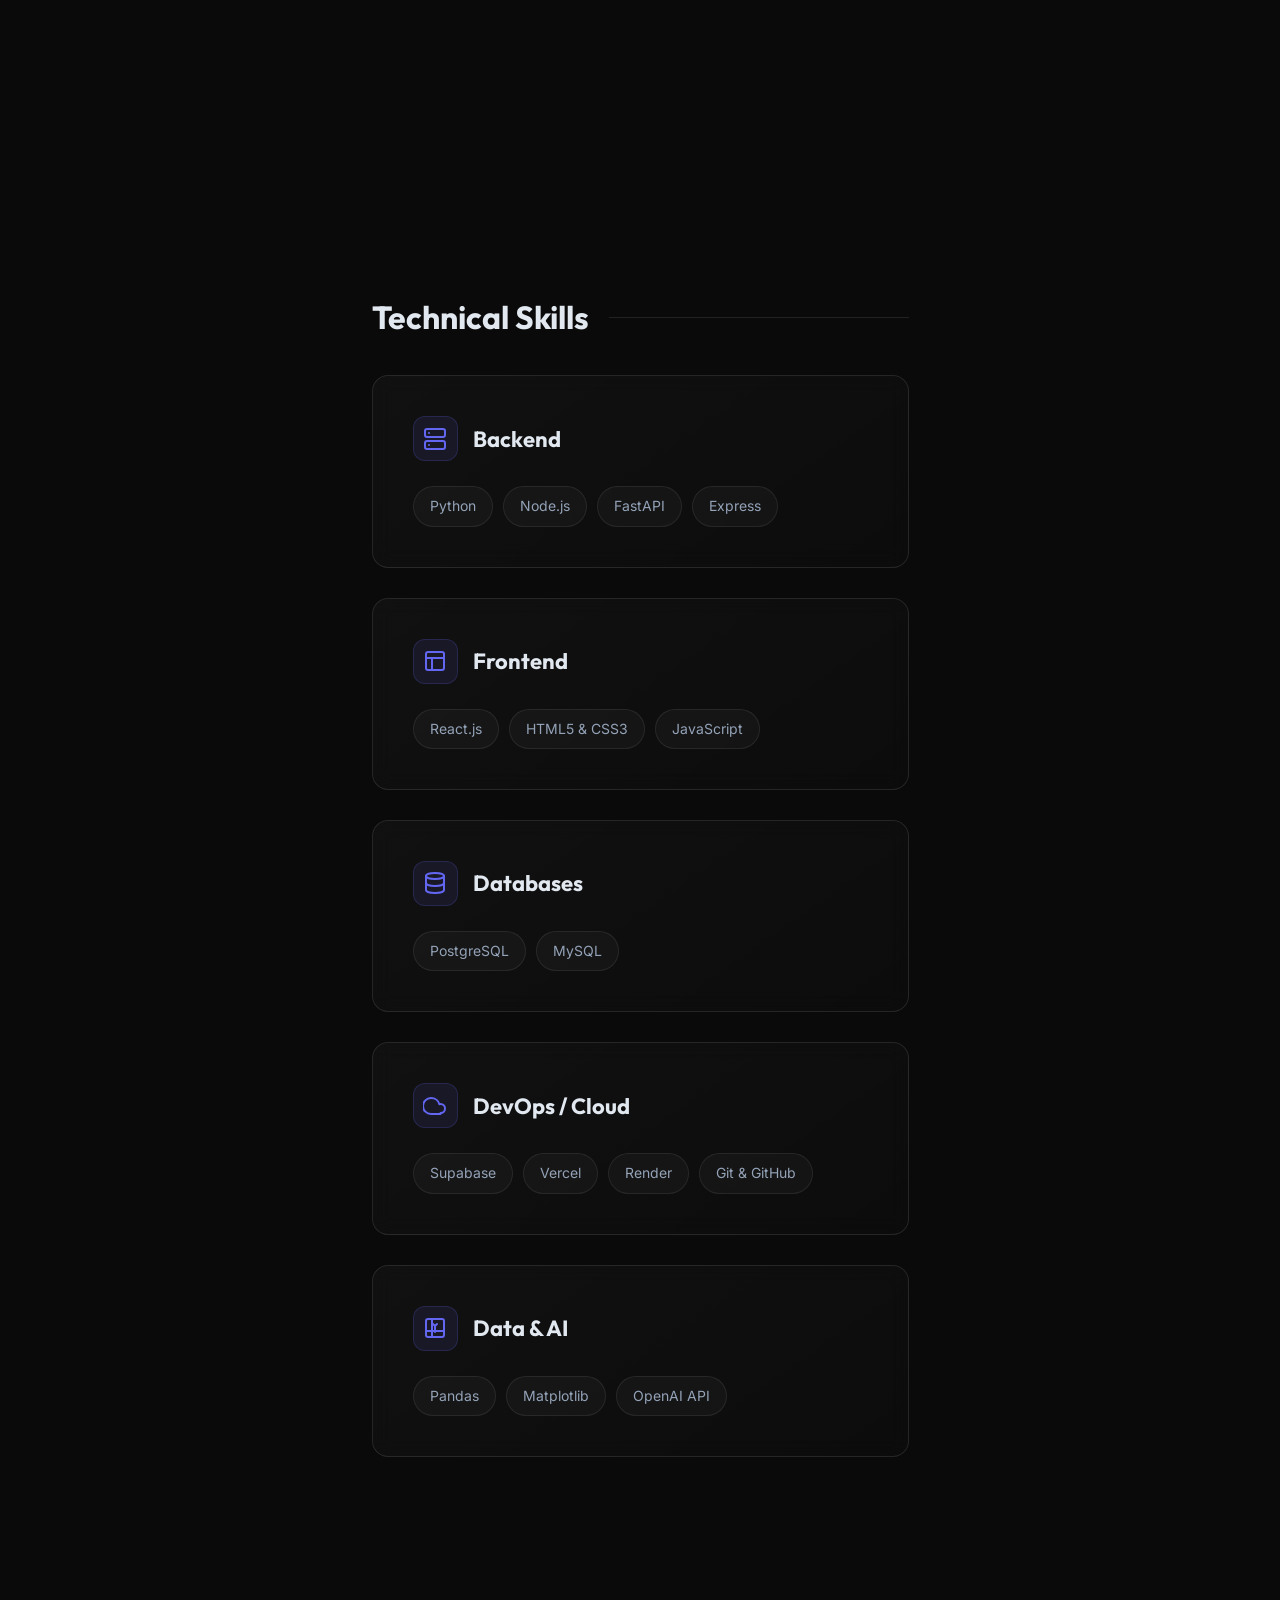
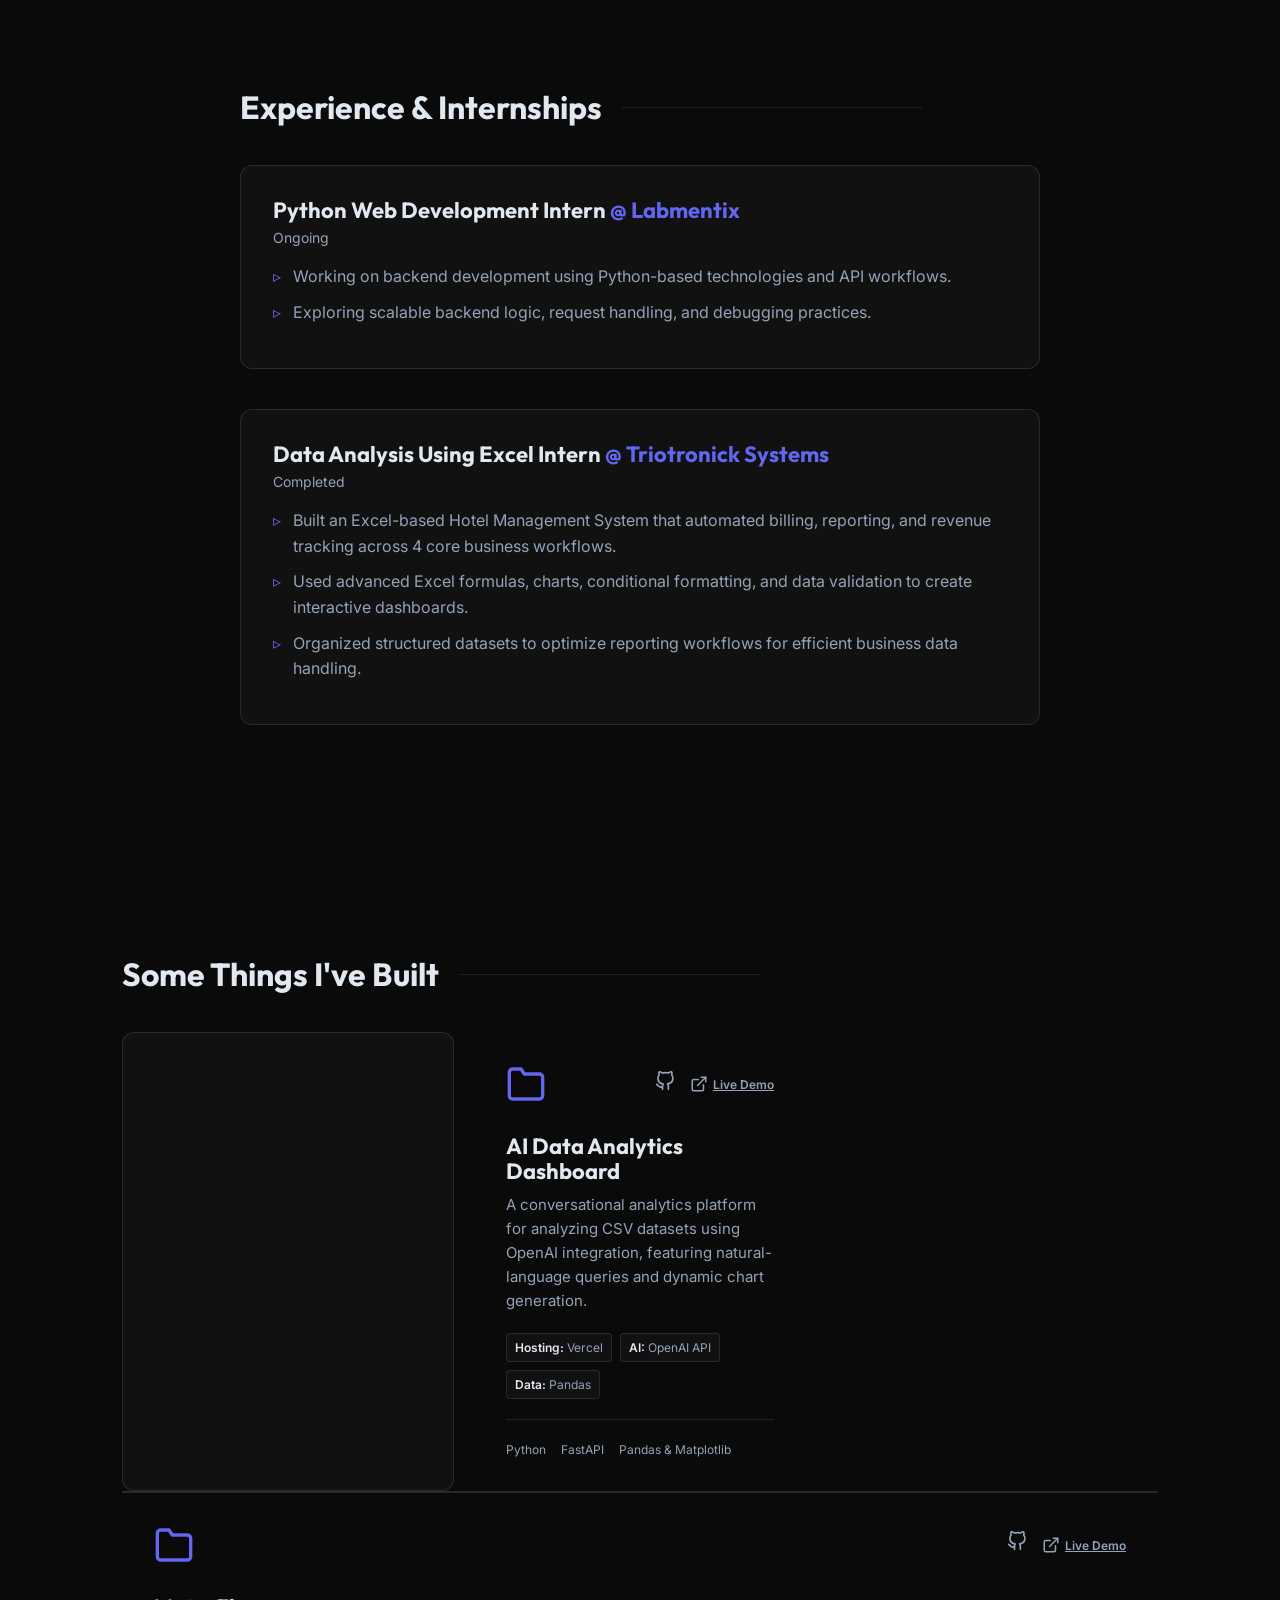
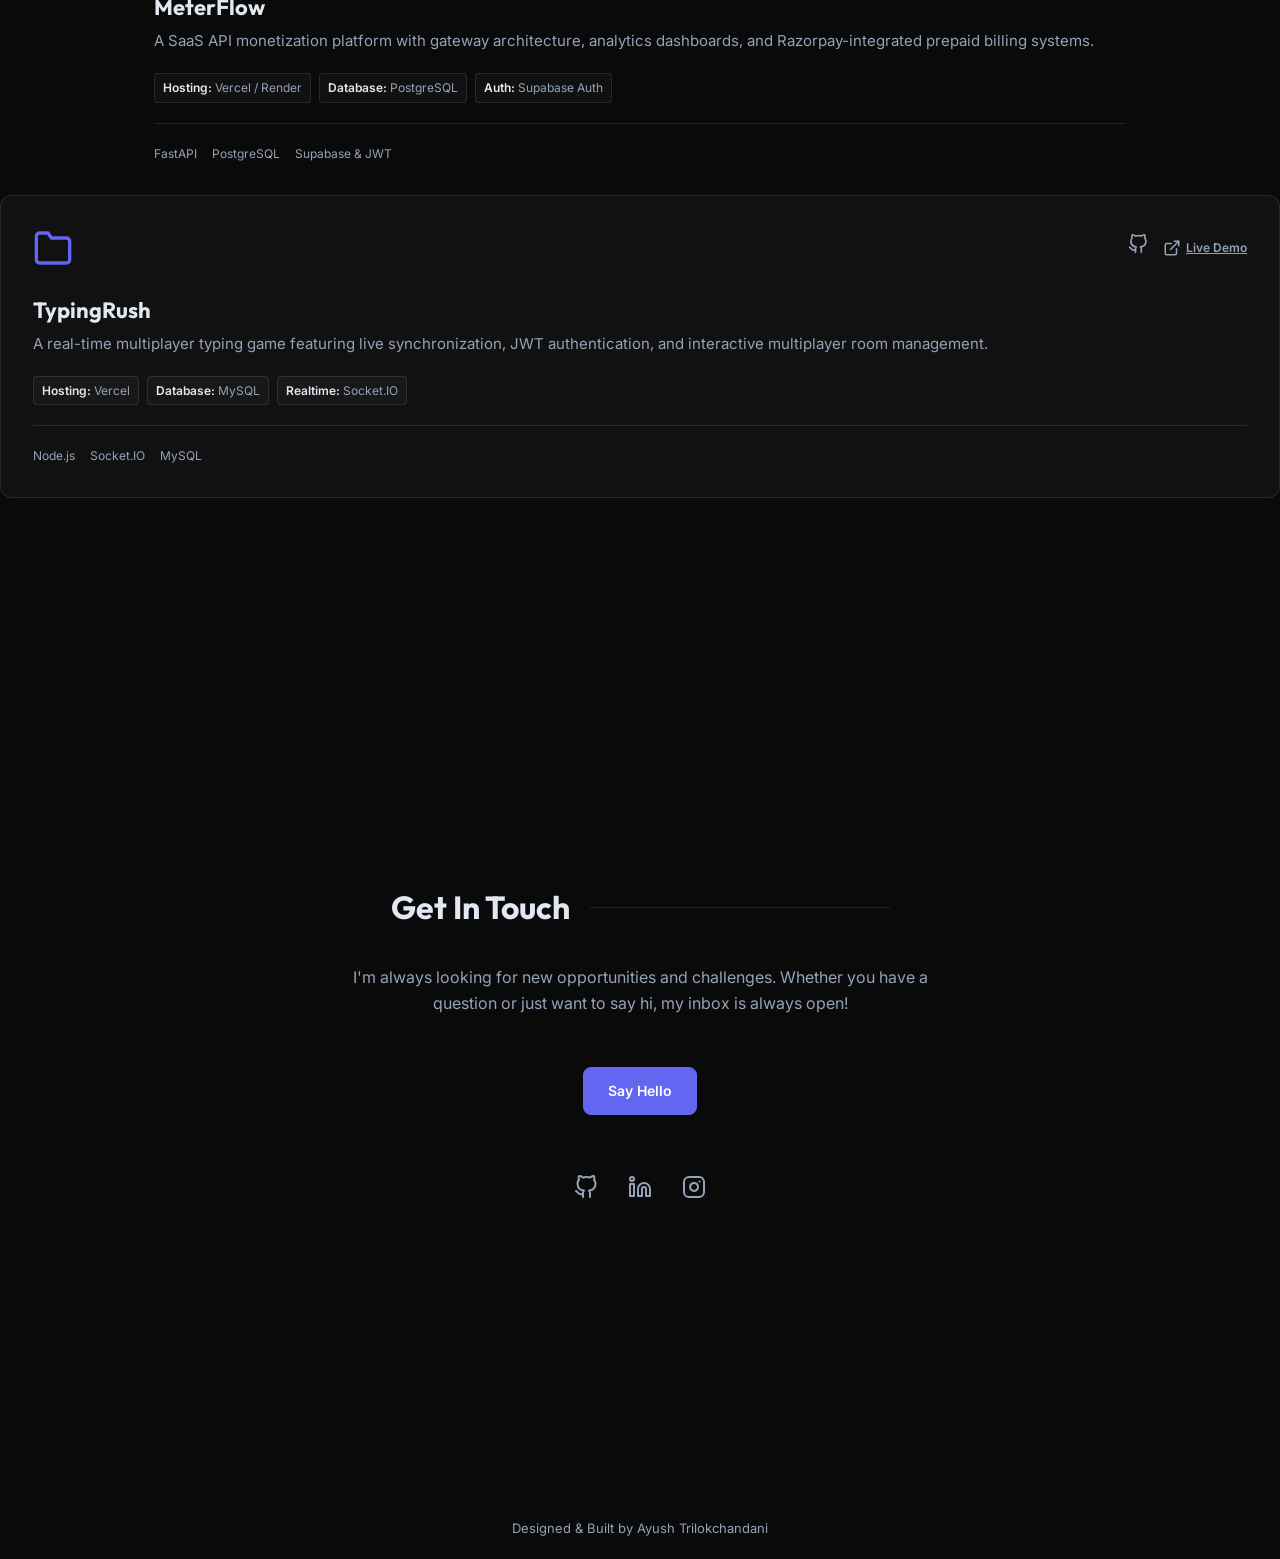
==== commit b473e6a4: "Changes made" ====
--- a/index.html
+++ b/index.html
@@ -104,7 +104,14 @@
                 <div class="skill-card">
                     <div class="skill-header">
                         <div class="skill-icon">
-                            <svg xmlns="http://www.w3.org/2000/svg" width="24" height="24" viewBox="0 0 24 24" fill="none" stroke="currentColor" stroke-width="2" stroke-linecap="round" stroke-linejoin="round"><rect x="2" y="2" width="20" height="8" rx="2" ry="2"></rect><rect x="2" y="14" width="20" height="8" rx="2" ry="2"></rect><line x1="6" y1="6" x2="6.01" y2="6"></line><line x1="6" y1="18" x2="6.01" y2="18"></line></svg>
+                            <svg xmlns="http://www.w3.org/2000/svg" width="24" height="24" viewBox="0 0 24 24"
+                                fill="none" stroke="currentColor" stroke-width="2" stroke-linecap="round"
+                                stroke-linejoin="round">
+                                <rect x="2" y="2" width="20" height="8" rx="2" ry="2"></rect>
+                                <rect x="2" y="14" width="20" height="8" rx="2" ry="2"></rect>
+                                <line x1="6" y1="6" x2="6.01" y2="6"></line>
+                                <line x1="6" y1="18" x2="6.01" y2="18"></line>
+                            </svg>
                         </div>
                         <h3>Backend</h3>
                     </div>
@@ -119,7 +126,13 @@
                 <div class="skill-card">
                     <div class="skill-header">
                         <div class="skill-icon">
-                            <svg xmlns="http://www.w3.org/2000/svg" width="24" height="24" viewBox="0 0 24 24" fill="none" stroke="currentColor" stroke-width="2" stroke-linecap="round" stroke-linejoin="round"><rect x="3" y="3" width="18" height="18" rx="2" ry="2"></rect><line x1="3" y1="9" x2="21" y2="9"></line><line x1="9" y1="21" x2="9" y2="9"></line></svg>
+                            <svg xmlns="http://www.w3.org/2000/svg" width="24" height="24" viewBox="0 0 24 24"
+                                fill="none" stroke="currentColor" stroke-width="2" stroke-linecap="round"
+                                stroke-linejoin="round">
+                                <rect x="3" y="3" width="18" height="18" rx="2" ry="2"></rect>
+                                <line x1="3" y1="9" x2="21" y2="9"></line>
+                                <line x1="9" y1="21" x2="9" y2="9"></line>
+                            </svg>
                         </div>
                         <h3>Frontend</h3>
                     </div>
@@ -133,7 +146,13 @@
                 <div class="skill-card">
                     <div class="skill-header">
                         <div class="skill-icon">
-                            <svg xmlns="http://www.w3.org/2000/svg" width="24" height="24" viewBox="0 0 24 24" fill="none" stroke="currentColor" stroke-width="2" stroke-linecap="round" stroke-linejoin="round"><ellipse cx="12" cy="5" rx="9" ry="3"></ellipse><path d="M21 12c0 1.66-4 3-9 3s-9-1.34-9-3"></path><path d="M3 5v14c0 1.66 4 3 9 3s9-1.34 9-3V5"></path></svg>
+                            <svg xmlns="http://www.w3.org/2000/svg" width="24" height="24" viewBox="0 0 24 24"
+                                fill="none" stroke="currentColor" stroke-width="2" stroke-linecap="round"
+                                stroke-linejoin="round">
+                                <ellipse cx="12" cy="5" rx="9" ry="3"></ellipse>
+                                <path d="M21 12c0 1.66-4 3-9 3s-9-1.34-9-3"></path>
+                                <path d="M3 5v14c0 1.66 4 3 9 3s9-1.34 9-3V5"></path>
+                            </svg>
                         </div>
                         <h3>Databases</h3>
                     </div>
@@ -146,7 +165,13 @@
                 <div class="skill-card">
                     <div class="skill-header">
                         <div class="skill-icon">
-                            <svg xmlns="http://www.w3.org/2000/svg" width="24" height="24" viewBox="0 0 24 24" fill="none" stroke="currentColor" stroke-width="2" stroke-linecap="round" stroke-linejoin="round"><path d="M17.5 19c2.485 0 4.5-2.015 4.5-4.5S19.985 10 17.5 10c-.39 0-.76.06-1.12.17C15.42 6.55 12.01 4 8 4 3.58 4 0 7.58 0 12c0 4.42 3.58 8 8 8h9.5z"></path></svg>
+                            <svg xmlns="http://www.w3.org/2000/svg" width="24" height="24" viewBox="0 0 24 24"
+                                fill="none" stroke="currentColor" stroke-width="2" stroke-linecap="round"
+                                stroke-linejoin="round">
+                                <path
+                                    d="M17.5 19c2.485 0 4.5-2.015 4.5-4.5S19.985 10 17.5 10c-.39 0-.76.06-1.12.17C15.42 6.55 12.01 4 8 4 3.58 4 0 7.58 0 12c0 4.42 3.58 8 8 8h9.5z">
+                                </path>
+                            </svg>
                         </div>
                         <h3>DevOps / Cloud</h3>
                     </div>
@@ -161,7 +186,15 @@
                 <div class="skill-card">
                     <div class="skill-header">
                         <div class="skill-icon">
-                            <svg xmlns="http://www.w3.org/2000/svg" width="24" height="24" viewBox="0 0 24 24" fill="none" stroke="currentColor" stroke-width="2" stroke-linecap="round" stroke-linejoin="round"><rect x="3" y="3" width="18" height="18" rx="2" ry="2"></rect><line x1="3" y1="15" x2="21" y2="15"></line><line x1="9" y1="3" x2="9" y2="21"></line><path d="M14 8l-2 2-2-2"></path><path d="M12 10v6"></path></svg>
+                            <svg xmlns="http://www.w3.org/2000/svg" width="24" height="24" viewBox="0 0 24 24"
+                                fill="none" stroke="currentColor" stroke-width="2" stroke-linecap="round"
+                                stroke-linejoin="round">
+                                <rect x="3" y="3" width="18" height="18" rx="2" ry="2"></rect>
+                                <line x1="3" y1="15" x2="21" y2="15"></line>
+                                <line x1="9" y1="3" x2="9" y2="21"></line>
+                                <path d="M14 8l-2 2-2-2"></path>
+                                <path d="M12 10v6"></path>
+                            </svg>
                         </div>
                         <h3>Data & AI</h3>
                     </div>
@@ -216,167 +249,167 @@
             <div class="projects-grid">
                 <!-- Project 1: AI Data Analytics Dashboard -->
                 <div class="project-card reveal">
-                    <div class="project-image-placeholder">
+                    <!-- <div class="project-image-placeholder">
                         <span>Dashboard Screenshot</span>
-                    </div>
-                    <div class="project-content">
-                        <div class="project-header">
-                            <svg xmlns="http://www.w3.org/2000/svg" width="40" height="40" viewBox="0 0 24 24"
-                                fill="none" stroke="currentColor" stroke-width="2" stroke-linecap="round"
-                                stroke-linejoin="round" class="folder-icon">
-                                <path d="M22 19a2 2 0 0 1-2 2H4a2 2 0 0 1-2-2V5a2 2 0 0 1 2-2h5l2 3h9a2 2 0 0 1 2 2z">
+                         -->
+                </div>
+                <div class="project-content">
+                    <div class="project-header">
+                        <svg xmlns="http://www.w3.org/2000/svg" width="40" height="40" viewBox="0 0 24 24" fill="none"
+                            stroke="currentColor" stroke-width="2" stroke-linecap="round" stroke-linejoin="round"
+                            class="folder-icon">
+                            <path d="M22 19a2 2 0 0 1-2 2H4a2 2 0 0 1-2-2V5a2 2 0 0 1 2-2h5l2 3h9a2 2 0 0 1 2 2z">
+                            </path>
+                        </svg>
+                        <div class="project-links">
+                            <a href="https://github.com/Ayusht20/AI-Data-Analysis-Project" target="_blank"
+                                class="github-link" aria-label="GitHub Link">
+                                <svg xmlns="http://www.w3.org/2000/svg" width="20" height="20" viewBox="0 0 24 24"
+                                    fill="none" stroke="currentColor" stroke-width="2" stroke-linecap="round"
+                                    stroke-linejoin="round">
+                                    <path
+                                        d="M9 19c-5 1.5-5-2.5-7-3m14 6v-3.87a3.37 3.37 0 0 0-.94-2.61c3.14-.35 6.44-1.54 6.44-7A5.44 5.44 0 0 0 20 4.77 5.07 5.07 0 0 0 19.91 1S18.73.65 16 2.48a13.38 13.38 0 0 0-7 0C6.27.65 5.09 1 5.09 1A5.07 5.07 0 0 0 5 4.77a5.44 5.44 0 0 0-1.5 3.78c0 5.42 3.3 6.61 6.44 7A3.37 3.37 0 0 0 9 18.13V22">
+                                    </path>
+                                </svg>
+                            </a>
+                            <a href="https://ai-data-analysis-project.vercel.app" target="_blank" class="external-link"
+                                aria-label="External Link">
+                                <svg xmlns="http://www.w3.org/2000/svg" width="18" height="18" viewBox="0 0 24 24"
+                                    fill="none" stroke="currentColor" stroke-width="2" stroke-linecap="round"
+                                    stroke-linejoin="round">
+                                    <path d="M18 13v6a2 2 0 0 1-2 2H5a2 2 0 0 1-2-2V8a2 2 0 0 1 2-2h6"></path>
+                                    <polyline points="15 3 21 3 21 9"></polyline>
+                                    <line x1="10" y1="14" x2="21" y2="3"></line>
+                                </svg>
+                                <span class="link-text">Live Demo</span>
+                            </a>
+                        </div>
+                    </div>
+                    <h3 class="project-title"><a href="https://ai-data-analysis-project.vercel.app" target="_blank">AI
+                            Data Analytics Dashboard</a></h3>
+                    <p class="project-desc">A conversational analytics platform for analyzing CSV datasets using
+                        OpenAI integration, featuring natural-language queries and dynamic chart generation.</p>
+                    <div class="project-architecture">
+                        <span class="arch-tag"><strong>Hosting:</strong> Vercel</span>
+                        <span class="arch-tag"><strong>AI:</strong> OpenAI API</span>
+                        <span class="arch-tag"><strong>Data:</strong> Pandas</span>
+                    </div>
+                    <ul class="project-tech">
+                        <li>Python</li>
+                        <li>FastAPI</li>
+                        <li>Pandas & Matplotlib</li>
+                    </ul>
+                </div>
+            </div>
+
+            <!-- Project 2: MeterFlow -->
+            <div class="project-card reveal" style="transition-delay: 0.1s">
+                <!-- <div class="project-image-placeholder">
+                        <span>Architecture Diagram</span> -->
+            </div>
+            <div class="project-content">
+                <div class="project-header">
+                    <svg xmlns="http://www.w3.org/2000/svg" width="40" height="40" viewBox="0 0 24 24" fill="none"
+                        stroke="currentColor" stroke-width="2" stroke-linecap="round" stroke-linejoin="round"
+                        class="folder-icon">
+                        <path d="M22 19a2 2 0 0 1-2 2H4a2 2 0 0 1-2-2V5a2 2 0 0 1 2-2h5l2 3h9a2 2 0 0 1 2 2z">
+                        </path>
+                    </svg>
+                    <div class="project-links">
+                        <a href="https://github.com/Ayusht20/MeterFlow" target="_blank" class="github-link"
+                            aria-label="GitHub Link">
+                            <svg xmlns="http://www.w3.org/2000/svg" width="20" height="20" viewBox="0 0 24 24"
+                                fill="none" stroke="currentColor" stroke-width="2" stroke-linecap="round"
+                                stroke-linejoin="round">
+                                <path
+                                    d="M9 19c-5 1.5-5-2.5-7-3m14 6v-3.87a3.37 3.37 0 0 0-.94-2.61c3.14-.35 6.44-1.54 6.44-7A5.44 5.44 0 0 0 20 4.77 5.07 5.07 0 0 0 19.91 1S18.73.65 16 2.48a13.38 13.38 0 0 0-7 0C6.27.65 5.09 1 5.09 1A5.07 5.07 0 0 0 5 4.77a5.44 5.44 0 0 0-1.5 3.78c0 5.42 3.3 6.61 6.44 7A3.37 3.37 0 0 0 9 18.13V22">
                                 </path>
                             </svg>
-                            <div class="project-links">
-                                <a href="https://github.com/Ayusht20/AI-Data-Analysis-Project" target="_blank"
-                                    class="github-link" aria-label="GitHub Link">
-                                    <svg xmlns="http://www.w3.org/2000/svg" width="20" height="20" viewBox="0 0 24 24"
-                                        fill="none" stroke="currentColor" stroke-width="2" stroke-linecap="round"
-                                        stroke-linejoin="round">
-                                        <path
-                                            d="M9 19c-5 1.5-5-2.5-7-3m14 6v-3.87a3.37 3.37 0 0 0-.94-2.61c3.14-.35 6.44-1.54 6.44-7A5.44 5.44 0 0 0 20 4.77 5.07 5.07 0 0 0 19.91 1S18.73.65 16 2.48a13.38 13.38 0 0 0-7 0C6.27.65 5.09 1 5.09 1A5.07 5.07 0 0 0 5 4.77a5.44 5.44 0 0 0-1.5 3.78c0 5.42 3.3 6.61 6.44 7A3.37 3.37 0 0 0 9 18.13V22">
-                                        </path>
-                                    </svg>
-                                </a>
-                                <a href="https://ai-data-analysis-project.vercel.app" target="_blank"
-                                    class="external-link" aria-label="External Link">
-                                    <svg xmlns="http://www.w3.org/2000/svg" width="18" height="18" viewBox="0 0 24 24"
-                                        fill="none" stroke="currentColor" stroke-width="2" stroke-linecap="round"
-                                        stroke-linejoin="round">
-                                        <path d="M18 13v6a2 2 0 0 1-2 2H5a2 2 0 0 1-2-2V8a2 2 0 0 1 2-2h6"></path>
-                                        <polyline points="15 3 21 3 21 9"></polyline>
-                                        <line x1="10" y1="14" x2="21" y2="3"></line>
-                                    </svg>
-                                    <span class="link-text">Live Demo</span>
-                                </a>
-                            </div>
-                        </div>
-                        <h3 class="project-title"><a href="https://ai-data-analysis-project.vercel.app"
-                                target="_blank">AI Data Analytics Dashboard</a></h3>
-                        <p class="project-desc">A conversational analytics platform for analyzing CSV datasets using
-                            OpenAI integration, featuring natural-language queries and dynamic chart generation.</p>
-                        <div class="project-architecture">
-                            <span class="arch-tag"><strong>Hosting:</strong> Vercel</span>
-                            <span class="arch-tag"><strong>AI:</strong> OpenAI API</span>
-                            <span class="arch-tag"><strong>Data:</strong> Pandas</span>
-                        </div>
-                        <ul class="project-tech">
-                            <li>Python</li>
-                            <li>FastAPI</li>
-                            <li>Pandas & Matplotlib</li>
-                        </ul>
-                    </div>
-                </div>
-
-                <!-- Project 2: MeterFlow -->
-                <div class="project-card reveal" style="transition-delay: 0.1s">
-                    <div class="project-image-placeholder">
-                        <span>Architecture Diagram</span>
-                    </div>
-                    <div class="project-content">
-                        <div class="project-header">
-                            <svg xmlns="http://www.w3.org/2000/svg" width="40" height="40" viewBox="0 0 24 24"
-                                fill="none" stroke="currentColor" stroke-width="2" stroke-linecap="round"
-                                stroke-linejoin="round" class="folder-icon">
-                                <path d="M22 19a2 2 0 0 1-2 2H4a2 2 0 0 1-2-2V5a2 2 0 0 1 2-2h5l2 3h9a2 2 0 0 1 2 2z">
+                        </a>
+                        <a href="https://meterflow-lu1q.vercel.app" target="_blank" class="external-link"
+                            aria-label="External Link">
+                            <svg xmlns="http://www.w3.org/2000/svg" width="18" height="18" viewBox="0 0 24 24"
+                                fill="none" stroke="currentColor" stroke-width="2" stroke-linecap="round"
+                                stroke-linejoin="round">
+                                <path d="M18 13v6a2 2 0 0 1-2 2H5a2 2 0 0 1-2-2V8a2 2 0 0 1 2-2h6"></path>
+                                <polyline points="15 3 21 3 21 9"></polyline>
+                                <line x1="10" y1="14" x2="21" y2="3"></line>
+                            </svg>
+                            <span class="link-text">Live Demo</span>
+                        </a>
+                    </div>
+                </div>
+                <h3 class="project-title"><a href="https://meterflow-lu1q.vercel.app" target="_blank">MeterFlow</a></h3>
+                <p class="project-desc">A SaaS API monetization platform with gateway architecture, analytics
+                    dashboards, and Razorpay-integrated prepaid billing systems.</p>
+                <div class="project-architecture">
+                    <span class="arch-tag"><strong>Hosting:</strong> Vercel / Render</span>
+                    <span class="arch-tag"><strong>Database:</strong> PostgreSQL</span>
+                    <span class="arch-tag"><strong>Auth:</strong> Supabase Auth</span>
+                </div>
+                <ul class="project-tech">
+                    <li>FastAPI</li>
+                    <li>PostgreSQL</li>
+                    <li>Supabase & JWT</li>
+                </ul>
+            </div>
+        </div>
+
+        <!-- Project 3: TypingRush -->
+        <div class="project-card reveal" style="transition-delay: 0.2s">
+            <!-- <div class="project-image-placeholder">
+                        <span>Demo GIF</span>
+                    </div> -->
+            <div class="project-content">
+                <div class="project-header">
+                    <svg xmlns="http://www.w3.org/2000/svg" width="40" height="40" viewBox="0 0 24 24" fill="none"
+                        stroke="currentColor" stroke-width="2" stroke-linecap="round" stroke-linejoin="round"
+                        class="folder-icon">
+                        <path d="M22 19a2 2 0 0 1-2 2H4a2 2 0 0 1-2-2V5a2 2 0 0 1 2-2h5l2 3h9a2 2 0 0 1 2 2z">
+                        </path>
+                    </svg>
+                    <div class="project-links">
+                        <a href="https://github.com/Ayusht20/Typing-Rush" target="_blank" class="github-link"
+                            aria-label="GitHub Link">
+                            <svg xmlns="http://www.w3.org/2000/svg" width="20" height="20" viewBox="0 0 24 24"
+                                fill="none" stroke="currentColor" stroke-width="2" stroke-linecap="round"
+                                stroke-linejoin="round">
+                                <path
+                                    d="M9 19c-5 1.5-5-2.5-7-3m14 6v-3.87a3.37 3.37 0 0 0-.94-2.61c3.14-.35 6.44-1.54 6.44-7A5.44 5.44 0 0 0 20 4.77 5.07 5.07 0 0 0 19.91 1S18.73.65 16 2.48a13.38 13.38 0 0 0-7 0C6.27.65 5.09 1 5.09 1A5.07 5.07 0 0 0 5 4.77a5.44 5.44 0 0 0-1.5 3.78c0 5.42 3.3 6.61 6.44 7A3.37 3.37 0 0 0 9 18.13V22">
                                 </path>
                             </svg>
-                            <div class="project-links">
-                                <a href="https://github.com/Ayusht20/MeterFlow" target="_blank" class="github-link"
-                                    aria-label="GitHub Link">
-                                    <svg xmlns="http://www.w3.org/2000/svg" width="20" height="20" viewBox="0 0 24 24"
-                                        fill="none" stroke="currentColor" stroke-width="2" stroke-linecap="round"
-                                        stroke-linejoin="round">
-                                        <path
-                                            d="M9 19c-5 1.5-5-2.5-7-3m14 6v-3.87a3.37 3.37 0 0 0-.94-2.61c3.14-.35 6.44-1.54 6.44-7A5.44 5.44 0 0 0 20 4.77 5.07 5.07 0 0 0 19.91 1S18.73.65 16 2.48a13.38 13.38 0 0 0-7 0C6.27.65 5.09 1 5.09 1A5.07 5.07 0 0 0 5 4.77a5.44 5.44 0 0 0-1.5 3.78c0 5.42 3.3 6.61 6.44 7A3.37 3.37 0 0 0 9 18.13V22">
-                                        </path>
-                                    </svg>
-                                </a>
-                                <a href="https://meterflow-lu1q.vercel.app" target="_blank" class="external-link"
-                                    aria-label="External Link">
-                                    <svg xmlns="http://www.w3.org/2000/svg" width="18" height="18" viewBox="0 0 24 24"
-                                        fill="none" stroke="currentColor" stroke-width="2" stroke-linecap="round"
-                                        stroke-linejoin="round">
-                                        <path d="M18 13v6a2 2 0 0 1-2 2H5a2 2 0 0 1-2-2V8a2 2 0 0 1 2-2h6"></path>
-                                        <polyline points="15 3 21 3 21 9"></polyline>
-                                        <line x1="10" y1="14" x2="21" y2="3"></line>
-                                    </svg>
-                                    <span class="link-text">Live Demo</span>
-                                </a>
-                            </div>
-                        </div>
-                        <h3 class="project-title"><a href="https://meterflow-lu1q.vercel.app"
-                                target="_blank">MeterFlow</a></h3>
-                        <p class="project-desc">A SaaS API monetization platform with gateway architecture, analytics
-                            dashboards, and Razorpay-integrated prepaid billing systems.</p>
-                        <div class="project-architecture">
-                            <span class="arch-tag"><strong>Hosting:</strong> Vercel / Render</span>
-                            <span class="arch-tag"><strong>Database:</strong> PostgreSQL</span>
-                            <span class="arch-tag"><strong>Auth:</strong> Supabase Auth</span>
-                        </div>
-                        <ul class="project-tech">
-                            <li>FastAPI</li>
-                            <li>PostgreSQL</li>
-                            <li>Supabase & JWT</li>
-                        </ul>
-                    </div>
-                </div>
-
-                <!-- Project 3: TypingRush -->
-                <div class="project-card reveal" style="transition-delay: 0.2s">
-                    <div class="project-image-placeholder">
-                        <span>Demo GIF</span>
-                    </div>
-                    <div class="project-content">
-                        <div class="project-header">
-                            <svg xmlns="http://www.w3.org/2000/svg" width="40" height="40" viewBox="0 0 24 24"
-                                fill="none" stroke="currentColor" stroke-width="2" stroke-linecap="round"
-                                stroke-linejoin="round" class="folder-icon">
-                                <path d="M22 19a2 2 0 0 1-2 2H4a2 2 0 0 1-2-2V5a2 2 0 0 1 2-2h5l2 3h9a2 2 0 0 1 2 2z">
-                                </path>
-                            </svg>
-                            <div class="project-links">
-                                <a href="https://github.com/Ayusht20/Typing-Rush" target="_blank" class="github-link"
-                                    aria-label="GitHub Link">
-                                    <svg xmlns="http://www.w3.org/2000/svg" width="20" height="20" viewBox="0 0 24 24"
-                                        fill="none" stroke="currentColor" stroke-width="2" stroke-linecap="round"
-                                        stroke-linejoin="round">
-                                        <path
-                                            d="M9 19c-5 1.5-5-2.5-7-3m14 6v-3.87a3.37 3.37 0 0 0-.94-2.61c3.14-.35 6.44-1.54 6.44-7A5.44 5.44 0 0 0 20 4.77 5.07 5.07 0 0 0 19.91 1S18.73.65 16 2.48a13.38 13.38 0 0 0-7 0C6.27.65 5.09 1 5.09 1A5.07 5.07 0 0 0 5 4.77a5.44 5.44 0 0 0-1.5 3.78c0 5.42 3.3 6.61 6.44 7A3.37 3.37 0 0 0 9 18.13V22">
-                                        </path>
-                                    </svg>
-                                </a>
-                                <a href="https://typing-rush-mu.vercel.app" target="_blank" class="external-link"
-                                    aria-label="External Link">
-                                    <svg xmlns="http://www.w3.org/2000/svg" width="18" height="18" viewBox="0 0 24 24"
-                                        fill="none" stroke="currentColor" stroke-width="2" stroke-linecap="round"
-                                        stroke-linejoin="round">
-                                        <path d="M18 13v6a2 2 0 0 1-2 2H5a2 2 0 0 1-2-2V8a2 2 0 0 1 2-2h6"></path>
-                                        <polyline points="15 3 21 3 21 9"></polyline>
-                                        <line x1="10" y1="14" x2="21" y2="3"></line>
-                                    </svg>
-                                    <span class="link-text">Live Demo</span>
-                                </a>
-                            </div>
-                        </div>
-                        <h3 class="project-title"><a href="https://typing-rush-mu.vercel.app"
-                                target="_blank">TypingRush</a></h3>
-                        <p class="project-desc">A real-time multiplayer typing game featuring live synchronization, JWT
-                            authentication, and interactive multiplayer room management.</p>
-                        <div class="project-architecture">
-                            <span class="arch-tag"><strong>Hosting:</strong> Vercel</span>
-                            <span class="arch-tag"><strong>Database:</strong> MySQL</span>
-                            <span class="arch-tag"><strong>Realtime:</strong> Socket.IO</span>
-                        </div>
-                        <ul class="project-tech">
-                            <li>Node.js</li>
-                            <li>Socket.IO</li>
-                            <li>MySQL</li>
-                        </ul>
-                    </div>
-                </div>
-
-            </div>
+                        </a>
+                        <a href="https://typing-rush-mu.vercel.app" target="_blank" class="external-link"
+                            aria-label="External Link">
+                            <svg xmlns="http://www.w3.org/2000/svg" width="18" height="18" viewBox="0 0 24 24"
+                                fill="none" stroke="currentColor" stroke-width="2" stroke-linecap="round"
+                                stroke-linejoin="round">
+                                <path d="M18 13v6a2 2 0 0 1-2 2H5a2 2 0 0 1-2-2V8a2 2 0 0 1 2-2h6"></path>
+                                <polyline points="15 3 21 3 21 9"></polyline>
+                                <line x1="10" y1="14" x2="21" y2="3"></line>
+                            </svg>
+                            <span class="link-text">Live Demo</span>
+                        </a>
+                    </div>
+                </div>
+                <h3 class="project-title"><a href="https://typing-rush-mu.vercel.app" target="_blank">TypingRush</a>
+                </h3>
+                <p class="project-desc">A real-time multiplayer typing game featuring live synchronization, JWT
+                    authentication, and interactive multiplayer room management.</p>
+                <div class="project-architecture">
+                    <span class="arch-tag"><strong>Hosting:</strong> Vercel</span>
+                    <span class="arch-tag"><strong>Database:</strong> MySQL</span>
+                    <span class="arch-tag"><strong>Realtime:</strong> Socket.IO</span>
+                </div>
+                <ul class="project-tech">
+                    <li>Node.js</li>
+                    <li>Socket.IO</li>
+                    <li>MySQL</li>
+                </ul>
+            </div>
+        </div>
+
+        </div>
         </div>
     </section>
 
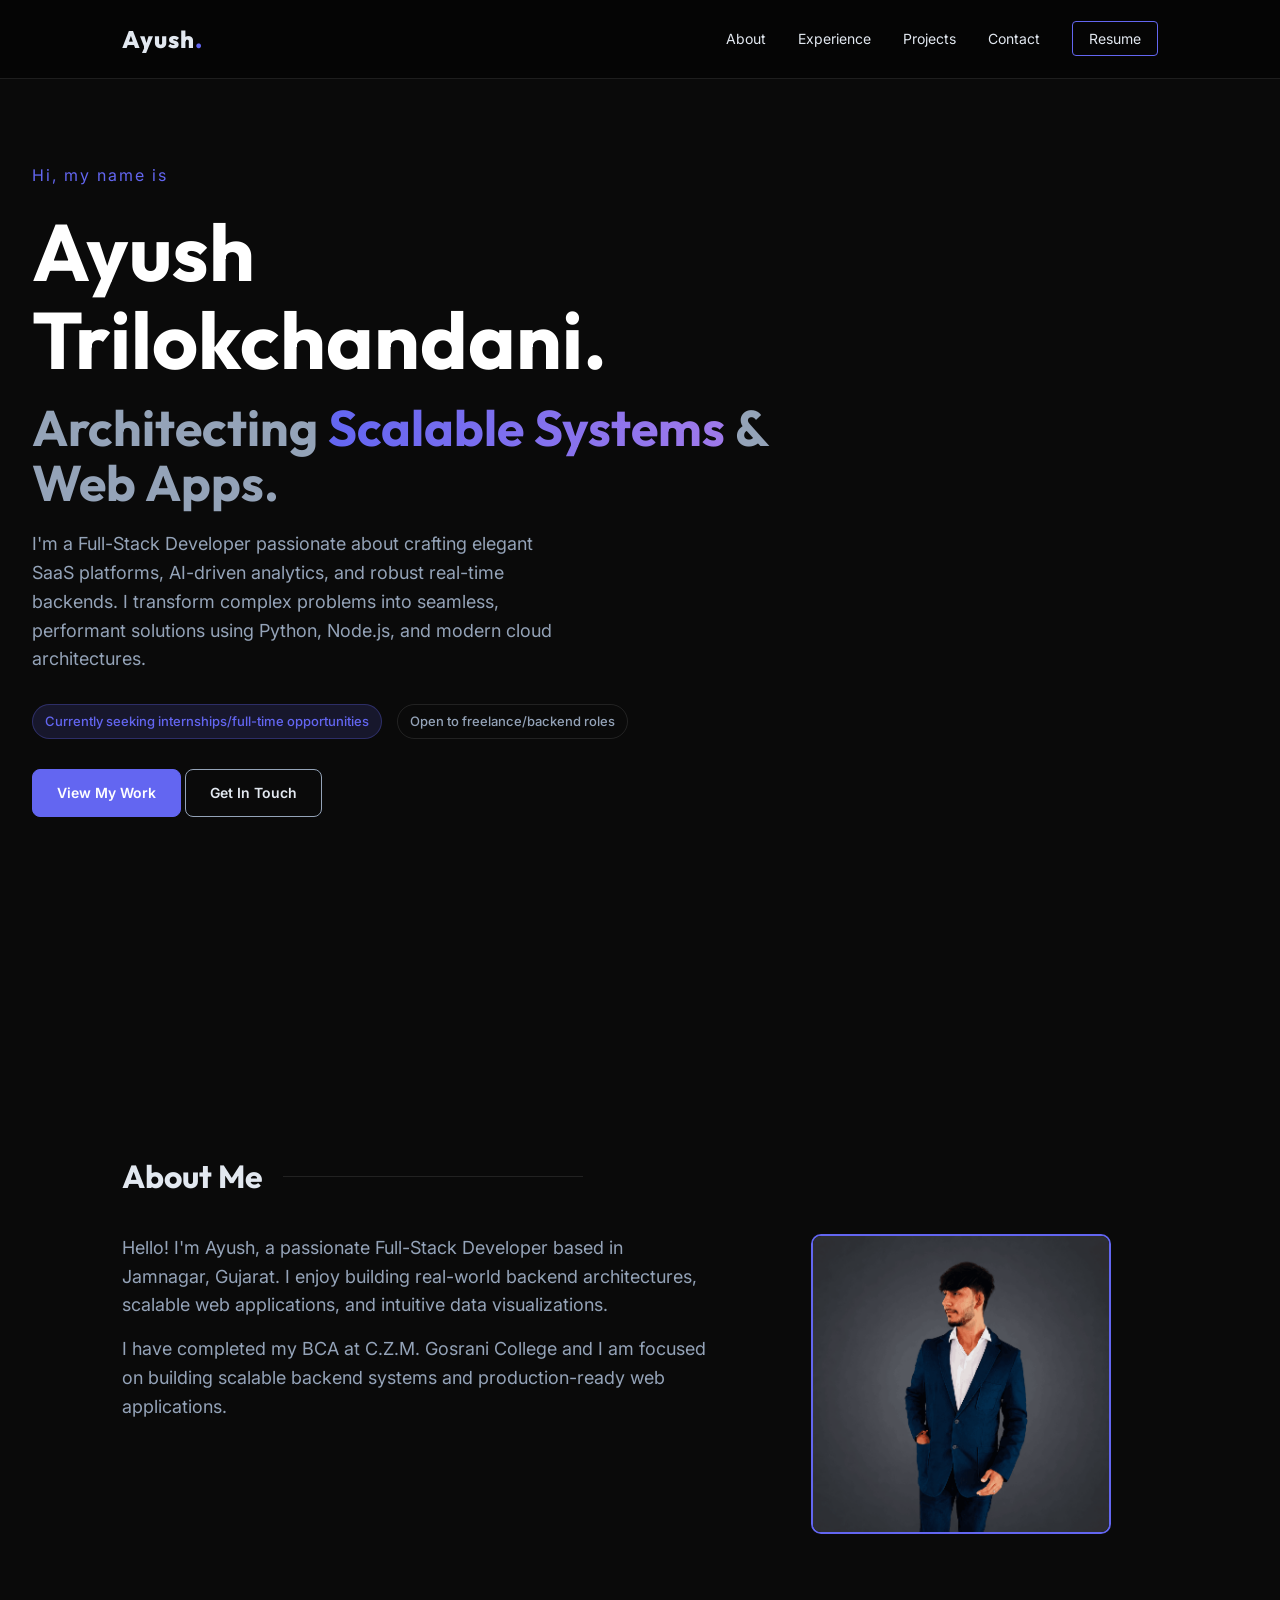
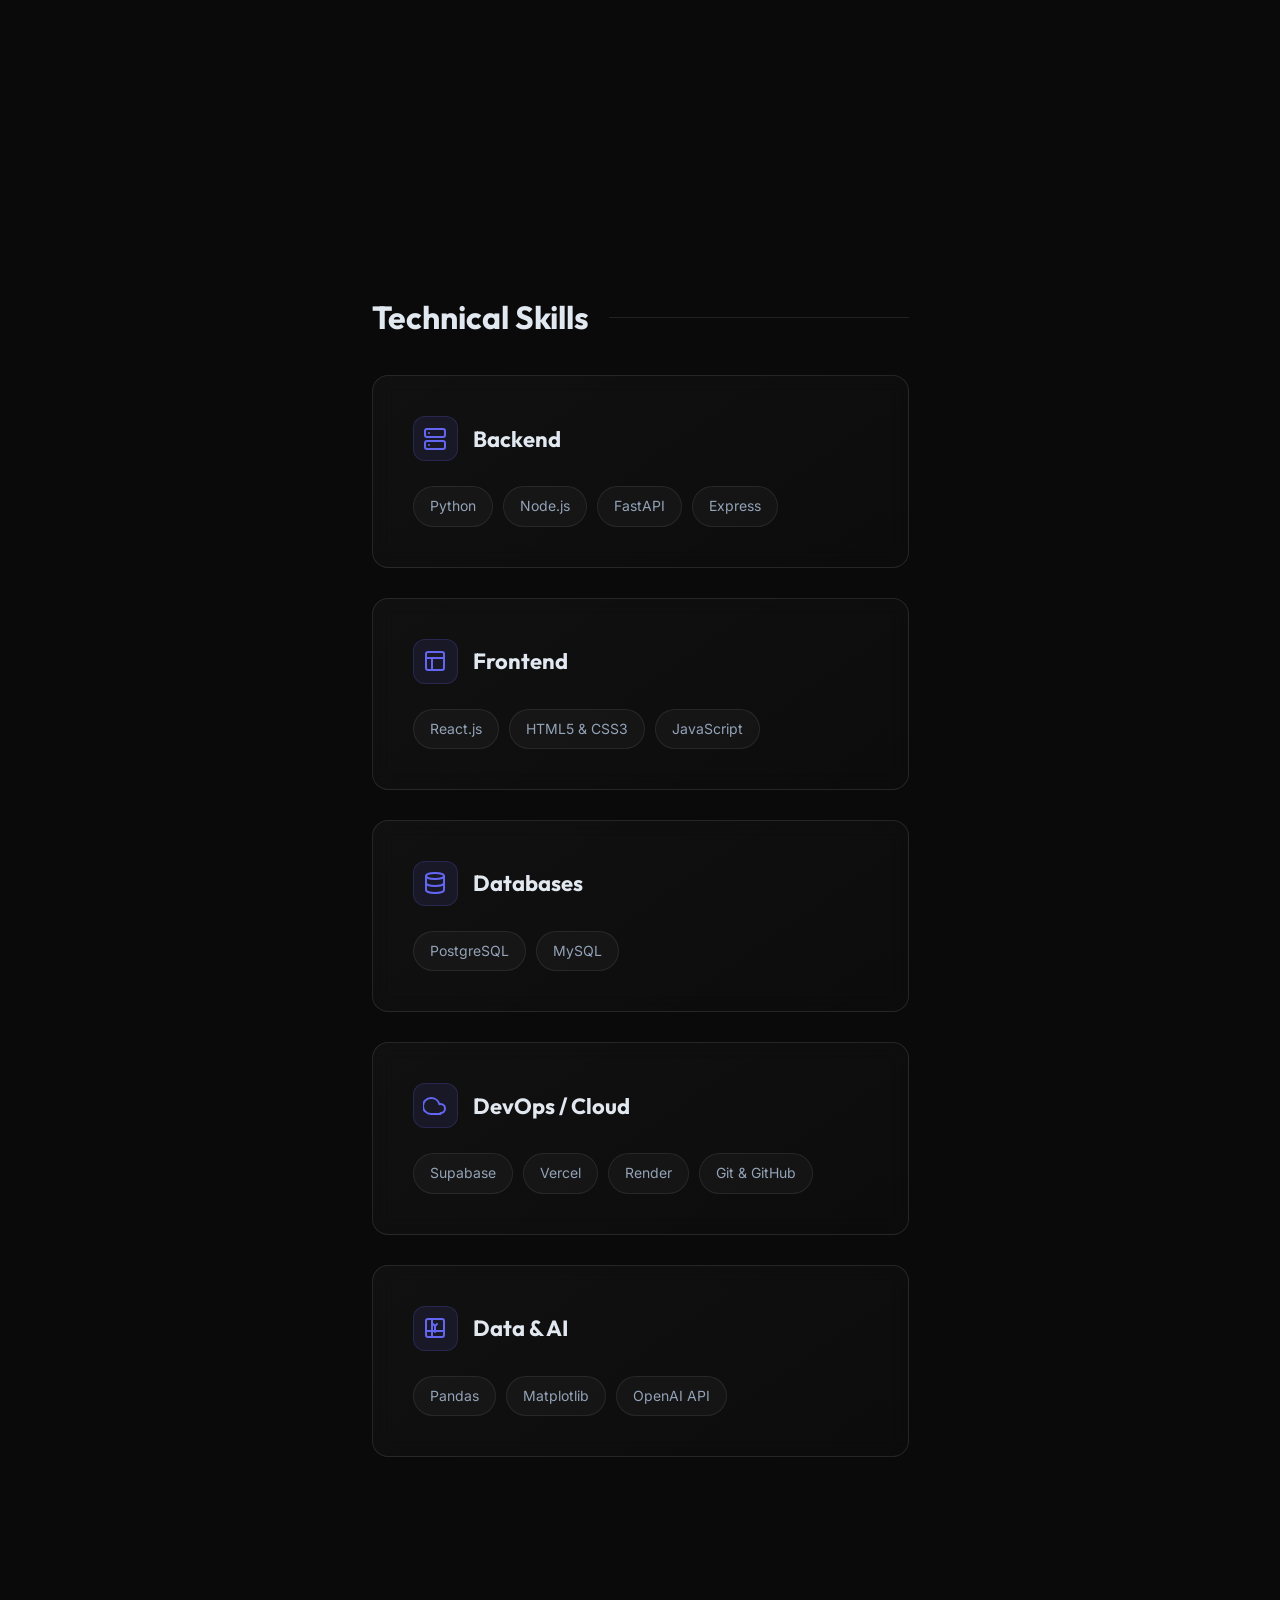
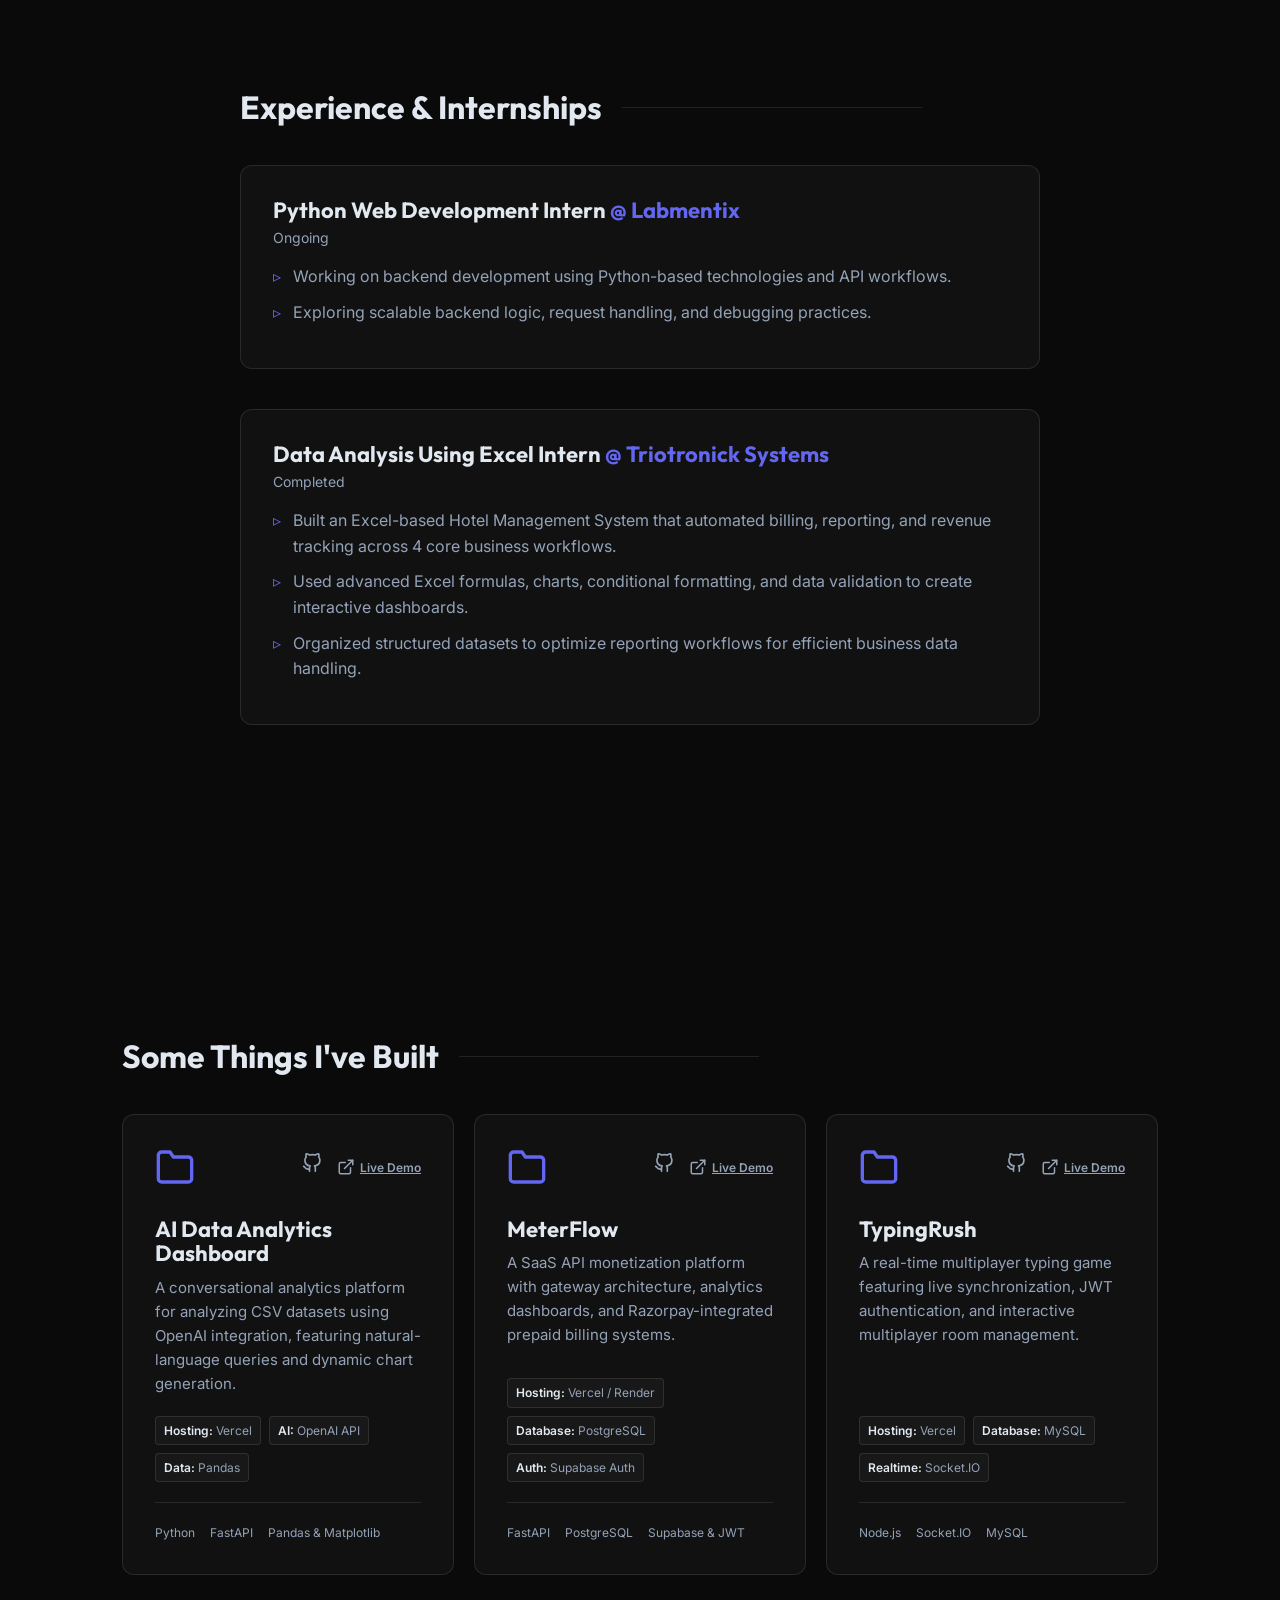
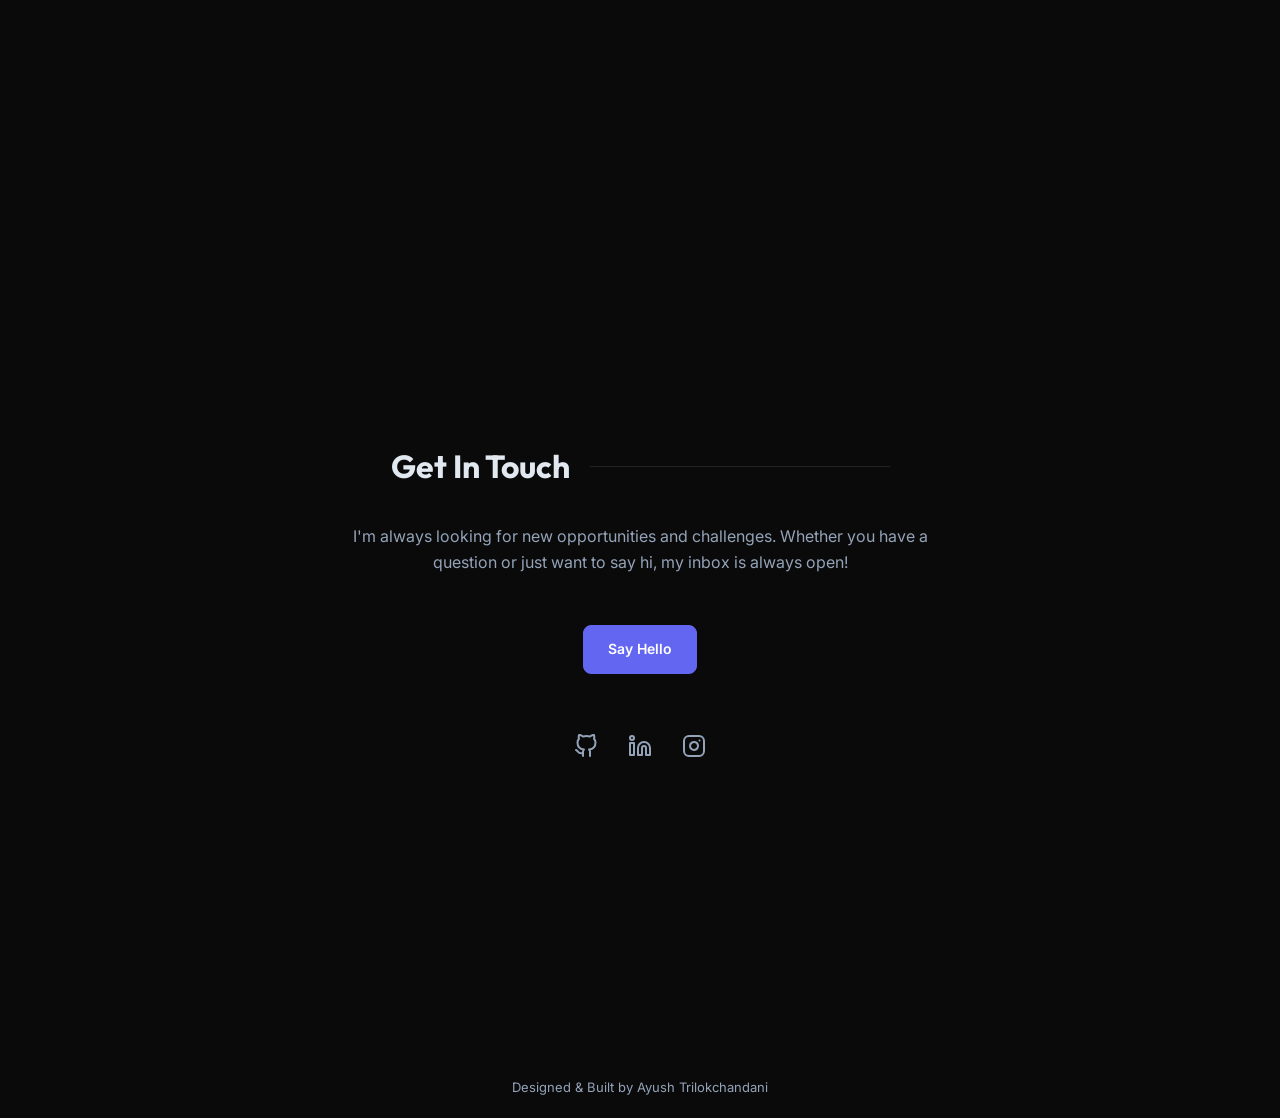
==== commit b1ebbf78: "Changes made" ====
--- a/index.html
+++ b/index.html
@@ -252,164 +252,167 @@
                     <!-- <div class="project-image-placeholder">
                         <span>Dashboard Screenshot</span>
                          -->
-                </div>
-                <div class="project-content">
-                    <div class="project-header">
-                        <svg xmlns="http://www.w3.org/2000/svg" width="40" height="40" viewBox="0 0 24 24" fill="none"
-                            stroke="currentColor" stroke-width="2" stroke-linecap="round" stroke-linejoin="round"
-                            class="folder-icon">
-                            <path d="M22 19a2 2 0 0 1-2 2H4a2 2 0 0 1-2-2V5a2 2 0 0 1 2-2h5l2 3h9a2 2 0 0 1 2 2z">
-                            </path>
-                        </svg>
-                        <div class="project-links">
-                            <a href="https://github.com/Ayusht20/AI-Data-Analysis-Project" target="_blank"
-                                class="github-link" aria-label="GitHub Link">
-                                <svg xmlns="http://www.w3.org/2000/svg" width="20" height="20" viewBox="0 0 24 24"
-                                    fill="none" stroke="currentColor" stroke-width="2" stroke-linecap="round"
-                                    stroke-linejoin="round">
-                                    <path
-                                        d="M9 19c-5 1.5-5-2.5-7-3m14 6v-3.87a3.37 3.37 0 0 0-.94-2.61c3.14-.35 6.44-1.54 6.44-7A5.44 5.44 0 0 0 20 4.77 5.07 5.07 0 0 0 19.91 1S18.73.65 16 2.48a13.38 13.38 0 0 0-7 0C6.27.65 5.09 1 5.09 1A5.07 5.07 0 0 0 5 4.77a5.44 5.44 0 0 0-1.5 3.78c0 5.42 3.3 6.61 6.44 7A3.37 3.37 0 0 0 9 18.13V22">
-                                    </path>
-                                </svg>
-                            </a>
-                            <a href="https://ai-data-analysis-project.vercel.app" target="_blank" class="external-link"
-                                aria-label="External Link">
-                                <svg xmlns="http://www.w3.org/2000/svg" width="18" height="18" viewBox="0 0 24 24"
-                                    fill="none" stroke="currentColor" stroke-width="2" stroke-linecap="round"
-                                    stroke-linejoin="round">
-                                    <path d="M18 13v6a2 2 0 0 1-2 2H5a2 2 0 0 1-2-2V8a2 2 0 0 1 2-2h6"></path>
-                                    <polyline points="15 3 21 3 21 9"></polyline>
-                                    <line x1="10" y1="14" x2="21" y2="3"></line>
-                                </svg>
-                                <span class="link-text">Live Demo</span>
-                            </a>
-                        </div>
-                    </div>
-                    <h3 class="project-title"><a href="https://ai-data-analysis-project.vercel.app" target="_blank">AI
-                            Data Analytics Dashboard</a></h3>
-                    <p class="project-desc">A conversational analytics platform for analyzing CSV datasets using
-                        OpenAI integration, featuring natural-language queries and dynamic chart generation.</p>
-                    <div class="project-architecture">
-                        <span class="arch-tag"><strong>Hosting:</strong> Vercel</span>
-                        <span class="arch-tag"><strong>AI:</strong> OpenAI API</span>
-                        <span class="arch-tag"><strong>Data:</strong> Pandas</span>
-                    </div>
-                    <ul class="project-tech">
-                        <li>Python</li>
-                        <li>FastAPI</li>
-                        <li>Pandas & Matplotlib</li>
-                    </ul>
-                </div>
-            </div>
-
-            <!-- Project 2: MeterFlow -->
-            <div class="project-card reveal" style="transition-delay: 0.1s">
-                <!-- <div class="project-image-placeholder">
+                    <!-- </div > -->
+                    <div class="project-content">
+                        <div class="project-header">
+                            <svg xmlns="http://www.w3.org/2000/svg" width="40" height="40" viewBox="0 0 24 24"
+                                fill="none" stroke="currentColor" stroke-width="2" stroke-linecap="round"
+                                stroke-linejoin="round" class="folder-icon">
+                                <path d="M22 19a2 2 0 0 1-2 2H4a2 2 0 0 1-2-2V5a2 2 0 0 1 2-2h5l2 3h9a2 2 0 0 1 2 2z">
+                                </path>
+                            </svg>
+                            <div class="project-links">
+                                <a href="https://github.com/Ayusht20/AI-Data-Analysis-Project" target="_blank"
+                                    class="github-link" aria-label="GitHub Link">
+                                    <svg xmlns="http://www.w3.org/2000/svg" width="20" height="20" viewBox="0 0 24 24"
+                                        fill="none" stroke="currentColor" stroke-width="2" stroke-linecap="round"
+                                        stroke-linejoin="round">
+                                        <path
+                                            d="M9 19c-5 1.5-5-2.5-7-3m14 6v-3.87a3.37 3.37 0 0 0-.94-2.61c3.14-.35 6.44-1.54 6.44-7A5.44 5.44 0 0 0 20 4.77 5.07 5.07 0 0 0 19.91 1S18.73.65 16 2.48a13.38 13.38 0 0 0-7 0C6.27.65 5.09 1 5.09 1A5.07 5.07 0 0 0 5 4.77a5.44 5.44 0 0 0-1.5 3.78c0 5.42 3.3 6.61 6.44 7A3.37 3.37 0 0 0 9 18.13V22">
+                                        </path>
+                                    </svg>
+                                </a>
+                                <a href="https://ai-data-analysis-project.vercel.app" target="_blank"
+                                    class="external-link" aria-label="External Link">
+                                    <svg xmlns="http://www.w3.org/2000/svg" width="18" height="18" viewBox="0 0 24 24"
+                                        fill="none" stroke="currentColor" stroke-width="2" stroke-linecap="round"
+                                        stroke-linejoin="round">
+                                        <path d="M18 13v6a2 2 0 0 1-2 2H5a2 2 0 0 1-2-2V8a2 2 0 0 1 2-2h6"></path>
+                                        <polyline points="15 3 21 3 21 9"></polyline>
+                                        <line x1="10" y1="14" x2="21" y2="3"></line>
+                                    </svg>
+                                    <span class="link-text">Live Demo</span>
+                                </a>
+                            </div>
+                        </div>
+                        <h3 class="project-title"><a href="https://ai-data-analysis-project.vercel.app"
+                                target="_blank">AI
+                                Data Analytics Dashboard</a></h3>
+                        <p class="project-desc">A conversational analytics platform for analyzing CSV datasets using
+                            OpenAI integration, featuring natural-language queries and dynamic chart generation.</p>
+                        <div class="project-architecture">
+                            <span class="arch-tag"><strong>Hosting:</strong> Vercel</span>
+                            <span class="arch-tag"><strong>AI:</strong> OpenAI API</span>
+                            <span class="arch-tag"><strong>Data:</strong> Pandas</span>
+                        </div>
+                        <ul class="project-tech">
+                            <li>Python</li>
+                            <li>FastAPI</li>
+                            <li>Pandas & Matplotlib</li>
+                        </ul>
+                    </div>
+                </div>
+
+                <!-- Project 2: MeterFlow -->
+                <div class="project-card reveal" style="transition-delay: 0.1s">
+                    <!-- <div class="project-image-placeholder">
                         <span>Architecture Diagram</span> -->
-            </div>
-            <div class="project-content">
-                <div class="project-header">
-                    <svg xmlns="http://www.w3.org/2000/svg" width="40" height="40" viewBox="0 0 24 24" fill="none"
-                        stroke="currentColor" stroke-width="2" stroke-linecap="round" stroke-linejoin="round"
-                        class="folder-icon">
-                        <path d="M22 19a2 2 0 0 1-2 2H4a2 2 0 0 1-2-2V5a2 2 0 0 1 2-2h5l2 3h9a2 2 0 0 1 2 2z">
-                        </path>
-                    </svg>
-                    <div class="project-links">
-                        <a href="https://github.com/Ayusht20/MeterFlow" target="_blank" class="github-link"
-                            aria-label="GitHub Link">
-                            <svg xmlns="http://www.w3.org/2000/svg" width="20" height="20" viewBox="0 0 24 24"
-                                fill="none" stroke="currentColor" stroke-width="2" stroke-linecap="round"
-                                stroke-linejoin="round">
-                                <path
-                                    d="M9 19c-5 1.5-5-2.5-7-3m14 6v-3.87a3.37 3.37 0 0 0-.94-2.61c3.14-.35 6.44-1.54 6.44-7A5.44 5.44 0 0 0 20 4.77 5.07 5.07 0 0 0 19.91 1S18.73.65 16 2.48a13.38 13.38 0 0 0-7 0C6.27.65 5.09 1 5.09 1A5.07 5.07 0 0 0 5 4.77a5.44 5.44 0 0 0-1.5 3.78c0 5.42 3.3 6.61 6.44 7A3.37 3.37 0 0 0 9 18.13V22">
+                    <!-- </div> -->
+                    <div class="project-content">
+                        <div class="project-header">
+                            <svg xmlns="http://www.w3.org/2000/svg" width="40" height="40" viewBox="0 0 24 24"
+                                fill="none" stroke="currentColor" stroke-width="2" stroke-linecap="round"
+                                stroke-linejoin="round" class="folder-icon">
+                                <path d="M22 19a2 2 0 0 1-2 2H4a2 2 0 0 1-2-2V5a2 2 0 0 1 2-2h5l2 3h9a2 2 0 0 1 2 2z">
                                 </path>
                             </svg>
-                        </a>
-                        <a href="https://meterflow-lu1q.vercel.app" target="_blank" class="external-link"
-                            aria-label="External Link">
-                            <svg xmlns="http://www.w3.org/2000/svg" width="18" height="18" viewBox="0 0 24 24"
-                                fill="none" stroke="currentColor" stroke-width="2" stroke-linecap="round"
-                                stroke-linejoin="round">
-                                <path d="M18 13v6a2 2 0 0 1-2 2H5a2 2 0 0 1-2-2V8a2 2 0 0 1 2-2h6"></path>
-                                <polyline points="15 3 21 3 21 9"></polyline>
-                                <line x1="10" y1="14" x2="21" y2="3"></line>
-                            </svg>
-                            <span class="link-text">Live Demo</span>
-                        </a>
-                    </div>
-                </div>
-                <h3 class="project-title"><a href="https://meterflow-lu1q.vercel.app" target="_blank">MeterFlow</a></h3>
-                <p class="project-desc">A SaaS API monetization platform with gateway architecture, analytics
-                    dashboards, and Razorpay-integrated prepaid billing systems.</p>
-                <div class="project-architecture">
-                    <span class="arch-tag"><strong>Hosting:</strong> Vercel / Render</span>
-                    <span class="arch-tag"><strong>Database:</strong> PostgreSQL</span>
-                    <span class="arch-tag"><strong>Auth:</strong> Supabase Auth</span>
-                </div>
-                <ul class="project-tech">
-                    <li>FastAPI</li>
-                    <li>PostgreSQL</li>
-                    <li>Supabase & JWT</li>
-                </ul>
-            </div>
-        </div>
-
-        <!-- Project 3: TypingRush -->
-        <div class="project-card reveal" style="transition-delay: 0.2s">
-            <!-- <div class="project-image-placeholder">
+                            <div class="project-links">
+                                <a href="https://github.com/Ayusht20/MeterFlow" target="_blank" class="github-link"
+                                    aria-label="GitHub Link">
+                                    <svg xmlns="http://www.w3.org/2000/svg" width="20" height="20" viewBox="0 0 24 24"
+                                        fill="none" stroke="currentColor" stroke-width="2" stroke-linecap="round"
+                                        stroke-linejoin="round">
+                                        <path
+                                            d="M9 19c-5 1.5-5-2.5-7-3m14 6v-3.87a3.37 3.37 0 0 0-.94-2.61c3.14-.35 6.44-1.54 6.44-7A5.44 5.44 0 0 0 20 4.77 5.07 5.07 0 0 0 19.91 1S18.73.65 16 2.48a13.38 13.38 0 0 0-7 0C6.27.65 5.09 1 5.09 1A5.07 5.07 0 0 0 5 4.77a5.44 5.44 0 0 0-1.5 3.78c0 5.42 3.3 6.61 6.44 7A3.37 3.37 0 0 0 9 18.13V22">
+                                        </path>
+                                    </svg>
+                                </a>
+                                <a href="https://meterflow-lu1q.vercel.app" target="_blank" class="external-link"
+                                    aria-label="External Link">
+                                    <svg xmlns="http://www.w3.org/2000/svg" width="18" height="18" viewBox="0 0 24 24"
+                                        fill="none" stroke="currentColor" stroke-width="2" stroke-linecap="round"
+                                        stroke-linejoin="round">
+                                        <path d="M18 13v6a2 2 0 0 1-2 2H5a2 2 0 0 1-2-2V8a2 2 0 0 1 2-2h6"></path>
+                                        <polyline points="15 3 21 3 21 9"></polyline>
+                                        <line x1="10" y1="14" x2="21" y2="3"></line>
+                                    </svg>
+                                    <span class="link-text">Live Demo</span>
+                                </a>
+                            </div>
+                        </div>
+                        <h3 class="project-title"><a href="https://meterflow-lu1q.vercel.app"
+                                target="_blank">MeterFlow</a></h3>
+                        <p class="project-desc">A SaaS API monetization platform with gateway architecture, analytics
+                            dashboards, and Razorpay-integrated prepaid billing systems.</p>
+                        <div class="project-architecture">
+                            <span class="arch-tag"><strong>Hosting:</strong> Vercel / Render</span>
+                            <span class="arch-tag"><strong>Database:</strong> PostgreSQL</span>
+                            <span class="arch-tag"><strong>Auth:</strong> Supabase Auth</span>
+                        </div>
+                        <ul class="project-tech">
+                            <li>FastAPI</li>
+                            <li>PostgreSQL</li>
+                            <li>Supabase & JWT</li>
+                        </ul>
+                    </div>
+                </div>
+
+                <!-- Project 3: TypingRush -->
+                <div class="project-card reveal" style="transition-delay: 0.2s">
+                    <!-- <div class="project-image-placeholder">
                         <span>Demo GIF</span>
                     </div> -->
-            <div class="project-content">
-                <div class="project-header">
-                    <svg xmlns="http://www.w3.org/2000/svg" width="40" height="40" viewBox="0 0 24 24" fill="none"
-                        stroke="currentColor" stroke-width="2" stroke-linecap="round" stroke-linejoin="round"
-                        class="folder-icon">
-                        <path d="M22 19a2 2 0 0 1-2 2H4a2 2 0 0 1-2-2V5a2 2 0 0 1 2-2h5l2 3h9a2 2 0 0 1 2 2z">
-                        </path>
-                    </svg>
-                    <div class="project-links">
-                        <a href="https://github.com/Ayusht20/Typing-Rush" target="_blank" class="github-link"
-                            aria-label="GitHub Link">
-                            <svg xmlns="http://www.w3.org/2000/svg" width="20" height="20" viewBox="0 0 24 24"
-                                fill="none" stroke="currentColor" stroke-width="2" stroke-linecap="round"
-                                stroke-linejoin="round">
-                                <path
-                                    d="M9 19c-5 1.5-5-2.5-7-3m14 6v-3.87a3.37 3.37 0 0 0-.94-2.61c3.14-.35 6.44-1.54 6.44-7A5.44 5.44 0 0 0 20 4.77 5.07 5.07 0 0 0 19.91 1S18.73.65 16 2.48a13.38 13.38 0 0 0-7 0C6.27.65 5.09 1 5.09 1A5.07 5.07 0 0 0 5 4.77a5.44 5.44 0 0 0-1.5 3.78c0 5.42 3.3 6.61 6.44 7A3.37 3.37 0 0 0 9 18.13V22">
+                    <div class="project-content">
+                        <div class="project-header">
+                            <svg xmlns="http://www.w3.org/2000/svg" width="40" height="40" viewBox="0 0 24 24"
+                                fill="none" stroke="currentColor" stroke-width="2" stroke-linecap="round"
+                                stroke-linejoin="round" class="folder-icon">
+                                <path d="M22 19a2 2 0 0 1-2 2H4a2 2 0 0 1-2-2V5a2 2 0 0 1 2-2h5l2 3h9a2 2 0 0 1 2 2z">
                                 </path>
                             </svg>
-                        </a>
-                        <a href="https://typing-rush-mu.vercel.app" target="_blank" class="external-link"
-                            aria-label="External Link">
-                            <svg xmlns="http://www.w3.org/2000/svg" width="18" height="18" viewBox="0 0 24 24"
-                                fill="none" stroke="currentColor" stroke-width="2" stroke-linecap="round"
-                                stroke-linejoin="round">
-                                <path d="M18 13v6a2 2 0 0 1-2 2H5a2 2 0 0 1-2-2V8a2 2 0 0 1 2-2h6"></path>
-                                <polyline points="15 3 21 3 21 9"></polyline>
-                                <line x1="10" y1="14" x2="21" y2="3"></line>
-                            </svg>
-                            <span class="link-text">Live Demo</span>
-                        </a>
-                    </div>
-                </div>
-                <h3 class="project-title"><a href="https://typing-rush-mu.vercel.app" target="_blank">TypingRush</a>
-                </h3>
-                <p class="project-desc">A real-time multiplayer typing game featuring live synchronization, JWT
-                    authentication, and interactive multiplayer room management.</p>
-                <div class="project-architecture">
-                    <span class="arch-tag"><strong>Hosting:</strong> Vercel</span>
-                    <span class="arch-tag"><strong>Database:</strong> MySQL</span>
-                    <span class="arch-tag"><strong>Realtime:</strong> Socket.IO</span>
-                </div>
-                <ul class="project-tech">
-                    <li>Node.js</li>
-                    <li>Socket.IO</li>
-                    <li>MySQL</li>
-                </ul>
-            </div>
-        </div>
-
-        </div>
+                            <div class="project-links">
+                                <a href="https://github.com/Ayusht20/Typing-Rush" target="_blank" class="github-link"
+                                    aria-label="GitHub Link">
+                                    <svg xmlns="http://www.w3.org/2000/svg" width="20" height="20" viewBox="0 0 24 24"
+                                        fill="none" stroke="currentColor" stroke-width="2" stroke-linecap="round"
+                                        stroke-linejoin="round">
+                                        <path
+                                            d="M9 19c-5 1.5-5-2.5-7-3m14 6v-3.87a3.37 3.37 0 0 0-.94-2.61c3.14-.35 6.44-1.54 6.44-7A5.44 5.44 0 0 0 20 4.77 5.07 5.07 0 0 0 19.91 1S18.73.65 16 2.48a13.38 13.38 0 0 0-7 0C6.27.65 5.09 1 5.09 1A5.07 5.07 0 0 0 5 4.77a5.44 5.44 0 0 0-1.5 3.78c0 5.42 3.3 6.61 6.44 7A3.37 3.37 0 0 0 9 18.13V22">
+                                        </path>
+                                    </svg>
+                                </a>
+                                <a href="https://typing-rush-mu.vercel.app" target="_blank" class="external-link"
+                                    aria-label="External Link">
+                                    <svg xmlns="http://www.w3.org/2000/svg" width="18" height="18" viewBox="0 0 24 24"
+                                        fill="none" stroke="currentColor" stroke-width="2" stroke-linecap="round"
+                                        stroke-linejoin="round">
+                                        <path d="M18 13v6a2 2 0 0 1-2 2H5a2 2 0 0 1-2-2V8a2 2 0 0 1 2-2h6"></path>
+                                        <polyline points="15 3 21 3 21 9"></polyline>
+                                        <line x1="10" y1="14" x2="21" y2="3"></line>
+                                    </svg>
+                                    <span class="link-text">Live Demo</span>
+                                </a>
+                            </div>
+                        </div>
+                        <h3 class="project-title"><a href="https://typing-rush-mu.vercel.app"
+                                target="_blank">TypingRush</a>
+                        </h3>
+                        <p class="project-desc">A real-time multiplayer typing game featuring live synchronization, JWT
+                            authentication, and interactive multiplayer room management.</p>
+                        <div class="project-architecture">
+                            <span class="arch-tag"><strong>Hosting:</strong> Vercel</span>
+                            <span class="arch-tag"><strong>Database:</strong> MySQL</span>
+                            <span class="arch-tag"><strong>Realtime:</strong> Socket.IO</span>
+                        </div>
+                        <ul class="project-tech">
+                            <li>Node.js</li>
+                            <li>Socket.IO</li>
+                            <li>MySQL</li>
+                        </ul>
+                    </div>
+                </div>
+
+            </div>
         </div>
     </section>
 
